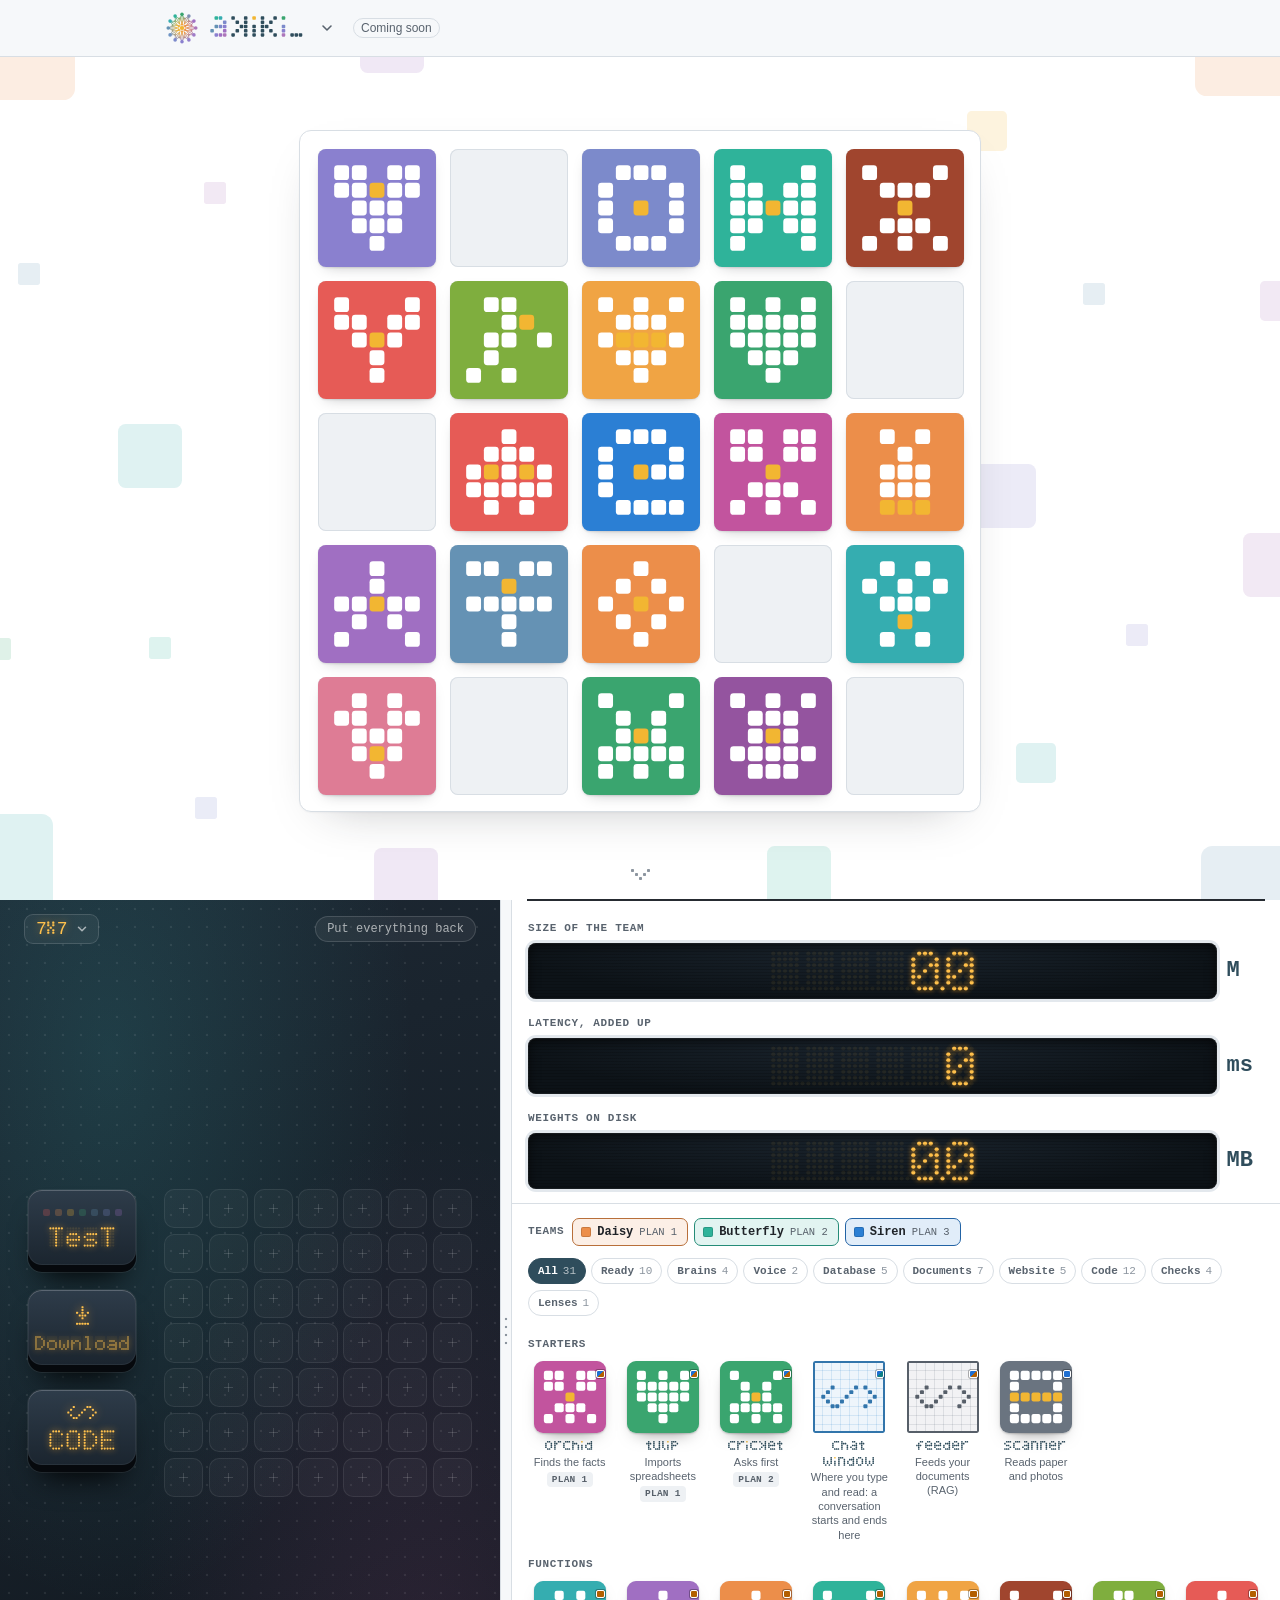
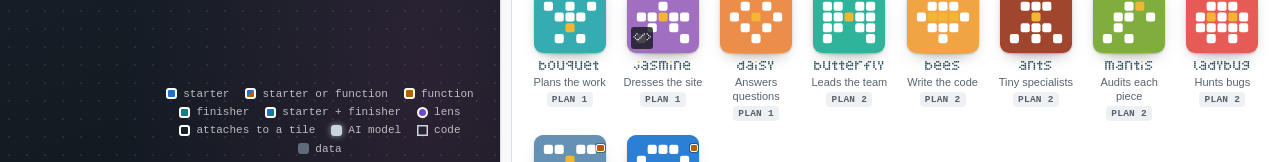
==== public/index.html @ 688ecc96 "Workbench tiles can be a starter or a function, so Orchid reads what a Feeder brings, and any result" ====
<!doctype html>
<html lang="en">
<head>
  <meta charset="utf-8">
  <meta name="viewport" content="width=device-width, initial-scale=1, viewport-fit=cover">
  <title>AKIKI.AI · A kinder Kind of AI</title>
  <meta name="description" content="AKIKI.AI: small AI models that work on your own computer. Daisy's team of flowers, Butterfly's team of insects, and Siren, the voice.">
  <meta name="theme-color" content="#f6f8fa">
  <link rel="icon" href="favicon.svg" type="image/svg+xml">
  <script src="switch.js?v=4" defer></script>
  <script src="snap.js?v=1" defer></script>
  <script src="home.js?v=3" defer></script>
  <script src="tiles.js?v=7" defer></script>
  <script src="workbench.js?v=14" defer></script>
  <link rel="stylesheet" href="style.css?v=65">
</head>
<body class="home">
  <div class="drift" aria-hidden="true"><i style="--x:45.2vw;--y:56.0vh;--s:96px;--c:#fcede2;--dx:-47px;--dy:58px;--t:472s;--p:-660s"></i><i style="--x:97.1vw;--y:5.3vh;--s:96px;--c:#fcede2;--dx:59px;--dy:-16px;--t:492s;--p:-969s"></i><i style="--x:97.6vw;--y:99.3vh;--s:96px;--c:#e6eef3;--dx:-39px;--dy:-58px;--t:557s;--p:-554s"></i><i style="--x:0.4vw;--y:95.8vh;--s:96px;--c:#dff2f2;--dx:11px;--dy:-73px;--t:478s;--p:-717s"></i><i style="--x:2.1vw;--y:5.8vh;--s:96px;--c:#fcede2;--dx:-55px;--dy:-74px;--t:308s;--p:-100s"></i><i style="--x:58.2vw;--y:0.3vh;--s:64px;--c:#f2e9f4;--dx:94px;--dy:-19px;--t:355s;--p:-273s"></i><i style="--x:78.4vw;--y:55.1vh;--s:64px;--c:#ecebf7;--dx:-86px;--dy:29px;--t:462s;--p:-193s"></i><i style="--x:62.4vw;--y:97.5vh;--s:64px;--c:#def3ef;--dx:35px;--dy:-39px;--t:357s;--p:-381s"></i><i style="--x:11.7vw;--y:50.7vh;--s:64px;--c:#dff2f2;--dx:121px;--dy:53px;--t:343s;--p:-464s"></i><i style="--x:31.7vw;--y:97.8vh;--s:64px;--c:#f0e8f5;--dx:-109px;--dy:-85px;--t:532s;--p:-298s"></i><i style="--x:30.6vw;--y:4.5vh;--s:64px;--c:#f0e8f5;--dx:-26px;--dy:60px;--t:507s;--p:-582s"></i><i style="--x:99.6vw;--y:62.8vh;--s:64px;--c:#f2e9f4;--dx:29px;--dy:78px;--t:413s;--p:-239s"></i><i style="--x:61.6vw;--y:36.2vh;--s:64px;--c:#dff2f2;--dx:-63px;--dy:31px;--t:392s;--p:-632s"></i><i style="--x:77.1vw;--y:14.6vh;--s:40px;--c:#fdf3de;--dx:-96px;--dy:6px;--t:311s;--p:-556s"></i><i style="--x:80.9vw;--y:84.8vh;--s:40px;--c:#dff2f2;--dx:-72px;--dy:109px;--t:337s;--p:-131s"></i><i style="--x:29.8vw;--y:37.4vh;--s:40px;--c:#eaecf7;--dx:115px;--dy:36px;--t:355s;--p:-562s"></i><i style="--x:27.3vw;--y:68.1vh;--s:40px;--c:#dff2f2;--dx:38px;--dy:-113px;--t:329s;--p:-173s"></i><i style="--x:100.0vw;--y:33.4vh;--s:40px;--c:#f2e9f4;--dx:73px;--dy:-5px;--t:446s;--p:-180s"></i><i style="--x:63.2vw;--y:68.9vh;--s:40px;--c:#fdf3de;--dx:59px;--dy:17px;--t:453s;--p:-656s"></i><i style="--x:44.9vw;--y:17.2vh;--s:40px;--c:#fdf3de;--dx:-31px;--dy:-80px;--t:321s;--p:-464s"></i><i style="--x:46.6vw;--y:85.1vh;--s:40px;--c:#eaecf7;--dx:-75px;--dy:-14px;--t:298s;--p:-469s"></i><i style="--x:16.8vw;--y:21.4vh;--s:22px;--c:#f2e9f4;--dx:64px;--dy:8px;--t:324s;--p:-418s"></i><i style="--x:16.1vw;--y:89.8vh;--s:22px;--c:#eaecf7;--dx:35px;--dy:40px;--t:386s;--p:-411s"></i><i style="--x:2.3vw;--y:30.4vh;--s:22px;--c:#e6eef3;--dx:33px;--dy:75px;--t:424s;--p:-555s"></i><i style="--x:0.0vw;--y:72.1vh;--s:22px;--c:#dff1e8;--dx:32px;--dy:54px;--t:540s;--p:-11s"></i><i style="--x:85.5vw;--y:32.7vh;--s:22px;--c:#e6eef3;--dx:45px;--dy:29px;--t:513s;--p:-141s"></i><i style="--x:88.8vw;--y:70.5vh;--s:22px;--c:#ecebf7;--dx:-93px;--dy:-41px;--t:505s;--p:-169s"></i><i style="--x:16.5vw;--y:1.8vh;--s:22px;--c:#e6eef3;--dx:-126px;--dy:-18px;--t:368s;--p:-601s"></i><i style="--x:42.0vw;--y:36.9vh;--s:22px;--c:#ecebf7;--dx:52px;--dy:55px;--t:423s;--p:-360s"></i><i style="--x:12.5vw;--y:72.0vh;--s:22px;--c:#def3ef;--dx:-47px;--dy:115px;--t:303s;--p:-118s"></i></div>
  <svg width="0" height="0" style="position:absolute" aria-hidden="true">
    <symbol id="px-bouquet" viewBox="0 0 40 40"><rect width="40" height="40" fill="#35adb0"/><g fill="#ffffff"><rect x="11.48" y="5.48" width="5.04" height="5.04" rx="1.14"/><rect x="23.48" y="5.48" width="5.04" height="5.04" rx="1.14"/><rect x="5.48" y="11.48" width="5.04" height="5.04" rx="1.14"/><rect x="17.48" y="11.48" width="5.04" height="5.04" rx="1.14"/><rect x="29.48" y="11.48" width="5.04" height="5.04" rx="1.14"/><rect x="11.48" y="17.48" width="5.04" height="5.04" rx="1.14"/><rect x="17.48" y="17.48" width="5.04" height="5.04" rx="1.14"/><rect x="23.48" y="17.48" width="5.04" height="5.04" rx="1.14"/><rect x="11.48" y="29.48" width="5.04" height="5.04" rx="1.14"/><rect x="23.48" y="29.48" width="5.04" height="5.04" rx="1.14"/></g><g fill="#f2b632"><rect x="17.48" y="23.48" width="5.04" height="5.04" rx="1.14"/></g></symbol>
    <symbol id="px-orchid" viewBox="0 0 40 40"><rect width="40" height="40" fill="#c2549e"/><g fill="#ffffff"><rect x="5.48" y="5.48" width="5.04" height="5.04" rx="1.14"/><rect x="11.48" y="5.48" width="5.04" height="5.04" rx="1.14"/><rect x="23.48" y="5.48" width="5.04" height="5.04" rx="1.14"/><rect x="29.48" y="5.48" width="5.04" height="5.04" rx="1.14"/><rect x="5.48" y="11.48" width="5.04" height="5.04" rx="1.14"/><rect x="11.48" y="11.48" width="5.04" height="5.04" rx="1.14"/><rect x="23.48" y="11.48" width="5.04" height="5.04" rx="1.14"/><rect x="29.48" y="11.48" width="5.04" height="5.04" rx="1.14"/><rect x="11.48" y="23.48" width="5.04" height="5.04" rx="1.14"/><rect x="17.48" y="23.48" width="5.04" height="5.04" rx="1.14"/><rect x="23.48" y="23.48" width="5.04" height="5.04" rx="1.14"/><rect x="5.48" y="29.48" width="5.04" height="5.04" rx="1.14"/><rect x="17.48" y="29.48" width="5.04" height="5.04" rx="1.14"/><rect x="29.48" y="29.48" width="5.04" height="5.04" rx="1.14"/></g><g fill="#f2b632"><rect x="17.48" y="17.48" width="5.04" height="5.04" rx="1.14"/></g></symbol>
    <symbol id="px-tulip" viewBox="0 0 40 40"><rect width="40" height="40" fill="#3aa56f"/><g fill="#ffffff"><rect x="5.48" y="5.48" width="5.04" height="5.04" rx="1.14"/><rect x="17.48" y="5.48" width="5.04" height="5.04" rx="1.14"/><rect x="29.48" y="5.48" width="5.04" height="5.04" rx="1.14"/><rect x="5.48" y="11.48" width="5.04" height="5.04" rx="1.14"/><rect x="11.48" y="11.48" width="5.04" height="5.04" rx="1.14"/><rect x="17.48" y="11.48" width="5.04" height="5.04" rx="1.14"/><rect x="23.48" y="11.48" width="5.04" height="5.04" rx="1.14"/><rect x="29.48" y="11.48" width="5.04" height="5.04" rx="1.14"/><rect x="5.48" y="17.48" width="5.04" height="5.04" rx="1.14"/><rect x="11.48" y="17.48" width="5.04" height="5.04" rx="1.14"/><rect x="17.48" y="17.48" width="5.04" height="5.04" rx="1.14"/><rect x="23.48" y="17.48" width="5.04" height="5.04" rx="1.14"/><rect x="29.48" y="17.48" width="5.04" height="5.04" rx="1.14"/><rect x="11.48" y="23.48" width="5.04" height="5.04" rx="1.14"/><rect x="17.48" y="23.48" width="5.04" height="5.04" rx="1.14"/><rect x="23.48" y="23.48" width="5.04" height="5.04" rx="1.14"/><rect x="17.48" y="29.48" width="5.04" height="5.04" rx="1.14"/></g></symbol>
    <symbol id="px-jasmine" viewBox="0 0 40 40"><rect width="40" height="40" fill="#a06fc2"/><g fill="#ffffff"><rect x="17.48" y="5.48" width="5.04" height="5.04" rx="1.14"/><rect x="17.48" y="11.48" width="5.04" height="5.04" rx="1.14"/><rect x="5.48" y="17.48" width="5.04" height="5.04" rx="1.14"/><rect x="11.48" y="17.48" width="5.04" height="5.04" rx="1.14"/><rect x="23.48" y="17.48" width="5.04" height="5.04" rx="1.14"/><rect x="29.48" y="17.48" width="5.04" height="5.04" rx="1.14"/><rect x="11.48" y="23.48" width="5.04" height="5.04" rx="1.14"/><rect x="23.48" y="23.48" width="5.04" height="5.04" rx="1.14"/><rect x="5.48" y="29.48" width="5.04" height="5.04" rx="1.14"/><rect x="29.48" y="29.48" width="5.04" height="5.04" rx="1.14"/></g><g fill="#f2b632"><rect x="17.48" y="17.48" width="5.04" height="5.04" rx="1.14"/></g></symbol>
    <symbol id="px-daisy" viewBox="0 0 40 40"><rect width="40" height="40" fill="#ec8e4a"/><g fill="#ffffff"><rect x="17.48" y="5.48" width="5.04" height="5.04" rx="1.14"/><rect x="11.48" y="11.48" width="5.04" height="5.04" rx="1.14"/><rect x="23.48" y="11.48" width="5.04" height="5.04" rx="1.14"/><rect x="5.48" y="17.48" width="5.04" height="5.04" rx="1.14"/><rect x="29.48" y="17.48" width="5.04" height="5.04" rx="1.14"/><rect x="11.48" y="23.48" width="5.04" height="5.04" rx="1.14"/><rect x="23.48" y="23.48" width="5.04" height="5.04" rx="1.14"/><rect x="17.48" y="29.48" width="5.04" height="5.04" rx="1.14"/></g><g fill="#f2b632"><rect x="17.48" y="17.48" width="5.04" height="5.04" rx="1.14"/></g></symbol>
    <symbol id="px-magnolia" viewBox="0 0 40 40"><rect width="40" height="40" fill="#de7c95"/><g fill="#ffffff"><rect x="11.48" y="5.48" width="5.04" height="5.04" rx="1.14"/><rect x="23.48" y="5.48" width="5.04" height="5.04" rx="1.14"/><rect x="5.48" y="11.48" width="5.04" height="5.04" rx="1.14"/><rect x="11.48" y="11.48" width="5.04" height="5.04" rx="1.14"/><rect x="23.48" y="11.48" width="5.04" height="5.04" rx="1.14"/><rect x="29.48" y="11.48" width="5.04" height="5.04" rx="1.14"/><rect x="11.48" y="17.48" width="5.04" height="5.04" rx="1.14"/><rect x="17.48" y="17.48" width="5.04" height="5.04" rx="1.14"/><rect x="23.48" y="17.48" width="5.04" height="5.04" rx="1.14"/><rect x="11.48" y="23.48" width="5.04" height="5.04" rx="1.14"/><rect x="23.48" y="23.48" width="5.04" height="5.04" rx="1.14"/><rect x="17.48" y="29.48" width="5.04" height="5.04" rx="1.14"/></g><g fill="#f2b632"><rect x="17.48" y="23.48" width="5.04" height="5.04" rx="1.14"/></g></symbol>
    <symbol id="px-iris" viewBox="0 0 40 40"><rect width="40" height="40" fill="#7c8acb"/><g fill="#ffffff"><rect x="11.48" y="5.48" width="5.04" height="5.04" rx="1.14"/><rect x="17.48" y="5.48" width="5.04" height="5.04" rx="1.14"/><rect x="23.48" y="5.48" width="5.04" height="5.04" rx="1.14"/><rect x="5.48" y="11.48" width="5.04" height="5.04" rx="1.14"/><rect x="29.48" y="11.48" width="5.04" height="5.04" rx="1.14"/><rect x="5.48" y="17.48" width="5.04" height="5.04" rx="1.14"/><rect x="29.48" y="17.48" width="5.04" height="5.04" rx="1.14"/><rect x="5.48" y="23.48" width="5.04" height="5.04" rx="1.14"/><rect x="29.48" y="23.48" width="5.04" height="5.04" rx="1.14"/><rect x="11.48" y="29.48" width="5.04" height="5.04" rx="1.14"/><rect x="17.48" y="29.48" width="5.04" height="5.04" rx="1.14"/><rect x="23.48" y="29.48" width="5.04" height="5.04" rx="1.14"/></g><g fill="#f2b632"><rect x="17.48" y="17.48" width="5.04" height="5.04" rx="1.14"/></g></symbol>
    <symbol id="px-thistle" viewBox="0 0 40 40"><rect width="40" height="40" fill="#94549f"/><g fill="#ffffff"><rect x="5.48" y="5.48" width="5.04" height="5.04" rx="1.14"/><rect x="17.48" y="5.48" width="5.04" height="5.04" rx="1.14"/><rect x="29.48" y="5.48" width="5.04" height="5.04" rx="1.14"/><rect x="11.48" y="11.48" width="5.04" height="5.04" rx="1.14"/><rect x="17.48" y="11.48" width="5.04" height="5.04" rx="1.14"/><rect x="23.48" y="11.48" width="5.04" height="5.04" rx="1.14"/><rect x="11.48" y="17.48" width="5.04" height="5.04" rx="1.14"/><rect x="23.48" y="17.48" width="5.04" height="5.04" rx="1.14"/><rect x="5.48" y="23.48" width="5.04" height="5.04" rx="1.14"/><rect x="11.48" y="23.48" width="5.04" height="5.04" rx="1.14"/><rect x="17.48" y="23.48" width="5.04" height="5.04" rx="1.14"/><rect x="23.48" y="23.48" width="5.04" height="5.04" rx="1.14"/><rect x="29.48" y="23.48" width="5.04" height="5.04" rx="1.14"/><rect x="11.48" y="29.48" width="5.04" height="5.04" rx="1.14"/><rect x="17.48" y="29.48" width="5.04" height="5.04" rx="1.14"/><rect x="23.48" y="29.48" width="5.04" height="5.04" rx="1.14"/></g><g fill="#f2b632"><rect x="17.48" y="17.48" width="5.04" height="5.04" rx="1.14"/></g></symbol>
    <symbol id="px-lily" viewBox="0 0 40 40"><rect width="40" height="40" fill="#e65b56"/><g fill="#ffffff"><rect x="5.48" y="5.48" width="5.04" height="5.04" rx="1.14"/><rect x="29.48" y="5.48" width="5.04" height="5.04" rx="1.14"/><rect x="5.48" y="11.48" width="5.04" height="5.04" rx="1.14"/><rect x="11.48" y="11.48" width="5.04" height="5.04" rx="1.14"/><rect x="23.48" y="11.48" width="5.04" height="5.04" rx="1.14"/><rect x="29.48" y="11.48" width="5.04" height="5.04" rx="1.14"/><rect x="11.48" y="17.48" width="5.04" height="5.04" rx="1.14"/><rect x="23.48" y="17.48" width="5.04" height="5.04" rx="1.14"/><rect x="17.48" y="23.48" width="5.04" height="5.04" rx="1.14"/><rect x="17.48" y="29.48" width="5.04" height="5.04" rx="1.14"/></g><g fill="#f2b632"><rect x="17.48" y="17.48" width="5.04" height="5.04" rx="1.14"/></g></symbol>
    <symbol id="px-butterfly" viewBox="0 0 40 40"><rect width="40" height="40" fill="#2fb39a"/><g fill="#ffffff"><rect x="5.48" y="5.48" width="5.04" height="5.04" rx="1.14"/><rect x="29.48" y="5.48" width="5.04" height="5.04" rx="1.14"/><rect x="5.48" y="11.48" width="5.04" height="5.04" rx="1.14"/><rect x="11.48" y="11.48" width="5.04" height="5.04" rx="1.14"/><rect x="23.48" y="11.48" width="5.04" height="5.04" rx="1.14"/><rect x="29.48" y="11.48" width="5.04" height="5.04" rx="1.14"/><rect x="5.48" y="17.48" width="5.04" height="5.04" rx="1.14"/><rect x="11.48" y="17.48" width="5.04" height="5.04" rx="1.14"/><rect x="23.48" y="17.48" width="5.04" height="5.04" rx="1.14"/><rect x="29.48" y="17.48" width="5.04" height="5.04" rx="1.14"/><rect x="5.48" y="23.48" width="5.04" height="5.04" rx="1.14"/><rect x="11.48" y="23.48" width="5.04" height="5.04" rx="1.14"/><rect x="23.48" y="23.48" width="5.04" height="5.04" rx="1.14"/><rect x="29.48" y="23.48" width="5.04" height="5.04" rx="1.14"/><rect x="5.48" y="29.48" width="5.04" height="5.04" rx="1.14"/><rect x="29.48" y="29.48" width="5.04" height="5.04" rx="1.14"/></g><g fill="#f2b632"><rect x="17.48" y="17.48" width="5.04" height="5.04" rx="1.14"/></g></symbol>
    <symbol id="px-cricket" viewBox="0 0 40 40"><rect width="40" height="40" fill="#3aa56f"/><g fill="#ffffff"><rect x="5.48" y="5.48" width="5.04" height="5.04" rx="1.14"/><rect x="29.48" y="5.48" width="5.04" height="5.04" rx="1.14"/><rect x="11.48" y="11.48" width="5.04" height="5.04" rx="1.14"/><rect x="23.48" y="11.48" width="5.04" height="5.04" rx="1.14"/><rect x="11.48" y="17.48" width="5.04" height="5.04" rx="1.14"/><rect x="23.48" y="17.48" width="5.04" height="5.04" rx="1.14"/><rect x="5.48" y="23.48" width="5.04" height="5.04" rx="1.14"/><rect x="11.48" y="23.48" width="5.04" height="5.04" rx="1.14"/><rect x="17.48" y="23.48" width="5.04" height="5.04" rx="1.14"/><rect x="23.48" y="23.48" width="5.04" height="5.04" rx="1.14"/><rect x="29.48" y="23.48" width="5.04" height="5.04" rx="1.14"/><rect x="5.48" y="29.48" width="5.04" height="5.04" rx="1.14"/><rect x="17.48" y="29.48" width="5.04" height="5.04" rx="1.14"/><rect x="29.48" y="29.48" width="5.04" height="5.04" rx="1.14"/></g><g fill="#f2b632"><rect x="17.48" y="17.48" width="5.04" height="5.04" rx="1.14"/></g></symbol>
    <symbol id="px-bees" viewBox="0 0 40 40"><rect width="40" height="40" fill="#f0a444"/><g fill="#ffffff"><rect x="5.48" y="5.48" width="5.04" height="5.04" rx="1.14"/><rect x="17.48" y="5.48" width="5.04" height="5.04" rx="1.14"/><rect x="29.48" y="5.48" width="5.04" height="5.04" rx="1.14"/><rect x="11.48" y="11.48" width="5.04" height="5.04" rx="1.14"/><rect x="17.48" y="11.48" width="5.04" height="5.04" rx="1.14"/><rect x="23.48" y="11.48" width="5.04" height="5.04" rx="1.14"/><rect x="5.48" y="17.48" width="5.04" height="5.04" rx="1.14"/><rect x="29.48" y="17.48" width="5.04" height="5.04" rx="1.14"/><rect x="11.48" y="23.48" width="5.04" height="5.04" rx="1.14"/><rect x="17.48" y="23.48" width="5.04" height="5.04" rx="1.14"/><rect x="23.48" y="23.48" width="5.04" height="5.04" rx="1.14"/><rect x="17.48" y="29.48" width="5.04" height="5.04" rx="1.14"/></g><g fill="#f2b632"><rect x="11.48" y="17.48" width="5.04" height="5.04" rx="1.14"/><rect x="17.48" y="17.48" width="5.04" height="5.04" rx="1.14"/><rect x="23.48" y="17.48" width="5.04" height="5.04" rx="1.14"/></g></symbol>
    <symbol id="px-ants" viewBox="0 0 40 40"><rect width="40" height="40" fill="#a0452e"/><g fill="#ffffff"><rect x="5.48" y="5.48" width="5.04" height="5.04" rx="1.14"/><rect x="29.48" y="5.48" width="5.04" height="5.04" rx="1.14"/><rect x="11.48" y="11.48" width="5.04" height="5.04" rx="1.14"/><rect x="17.48" y="11.48" width="5.04" height="5.04" rx="1.14"/><rect x="23.48" y="11.48" width="5.04" height="5.04" rx="1.14"/><rect x="11.48" y="23.48" width="5.04" height="5.04" rx="1.14"/><rect x="17.48" y="23.48" width="5.04" height="5.04" rx="1.14"/><rect x="23.48" y="23.48" width="5.04" height="5.04" rx="1.14"/><rect x="5.48" y="29.48" width="5.04" height="5.04" rx="1.14"/><rect x="17.48" y="29.48" width="5.04" height="5.04" rx="1.14"/><rect x="29.48" y="29.48" width="5.04" height="5.04" rx="1.14"/></g><g fill="#f2b632"><rect x="17.48" y="17.48" width="5.04" height="5.04" rx="1.14"/></g></symbol>
    <symbol id="px-mantis" viewBox="0 0 40 40"><rect width="40" height="40" fill="#7fae3e"/><g fill="#ffffff"><rect x="11.48" y="5.48" width="5.04" height="5.04" rx="1.14"/><rect x="17.48" y="5.48" width="5.04" height="5.04" rx="1.14"/><rect x="17.48" y="11.48" width="5.04" height="5.04" rx="1.14"/><rect x="11.48" y="17.48" width="5.04" height="5.04" rx="1.14"/><rect x="17.48" y="17.48" width="5.04" height="5.04" rx="1.14"/><rect x="29.48" y="17.48" width="5.04" height="5.04" rx="1.14"/><rect x="11.48" y="23.48" width="5.04" height="5.04" rx="1.14"/><rect x="5.48" y="29.48" width="5.04" height="5.04" rx="1.14"/><rect x="17.48" y="29.48" width="5.04" height="5.04" rx="1.14"/></g><g fill="#f2b632"><rect x="23.48" y="11.48" width="5.04" height="5.04" rx="1.14"/></g></symbol>
    <symbol id="px-ladybug" viewBox="0 0 40 40"><rect width="40" height="40" fill="#e65b56"/><g fill="#ffffff"><rect x="17.48" y="5.48" width="5.04" height="5.04" rx="1.14"/><rect x="11.48" y="11.48" width="5.04" height="5.04" rx="1.14"/><rect x="17.48" y="11.48" width="5.04" height="5.04" rx="1.14"/><rect x="23.48" y="11.48" width="5.04" height="5.04" rx="1.14"/><rect x="5.48" y="17.48" width="5.04" height="5.04" rx="1.14"/><rect x="17.48" y="17.48" width="5.04" height="5.04" rx="1.14"/><rect x="29.48" y="17.48" width="5.04" height="5.04" rx="1.14"/><rect x="5.48" y="23.48" width="5.04" height="5.04" rx="1.14"/><rect x="11.48" y="23.48" width="5.04" height="5.04" rx="1.14"/><rect x="17.48" y="23.48" width="5.04" height="5.04" rx="1.14"/><rect x="23.48" y="23.48" width="5.04" height="5.04" rx="1.14"/><rect x="29.48" y="23.48" width="5.04" height="5.04" rx="1.14"/><rect x="11.48" y="29.48" width="5.04" height="5.04" rx="1.14"/><rect x="23.48" y="29.48" width="5.04" height="5.04" rx="1.14"/></g><g fill="#f2b632"><rect x="11.48" y="17.48" width="5.04" height="5.04" rx="1.14"/><rect x="23.48" y="17.48" width="5.04" height="5.04" rx="1.14"/></g></symbol>
    <symbol id="px-cicada" viewBox="0 0 40 40"><rect width="40" height="40" fill="#8a80cf"/><g fill="#ffffff"><rect x="5.48" y="5.48" width="5.04" height="5.04" rx="1.14"/><rect x="11.48" y="5.48" width="5.04" height="5.04" rx="1.14"/><rect x="23.48" y="5.48" width="5.04" height="5.04" rx="1.14"/><rect x="29.48" y="5.48" width="5.04" height="5.04" rx="1.14"/><rect x="5.48" y="11.48" width="5.04" height="5.04" rx="1.14"/><rect x="11.48" y="11.48" width="5.04" height="5.04" rx="1.14"/><rect x="23.48" y="11.48" width="5.04" height="5.04" rx="1.14"/><rect x="29.48" y="11.48" width="5.04" height="5.04" rx="1.14"/><rect x="11.48" y="17.48" width="5.04" height="5.04" rx="1.14"/><rect x="17.48" y="17.48" width="5.04" height="5.04" rx="1.14"/><rect x="23.48" y="17.48" width="5.04" height="5.04" rx="1.14"/><rect x="11.48" y="23.48" width="5.04" height="5.04" rx="1.14"/><rect x="17.48" y="23.48" width="5.04" height="5.04" rx="1.14"/><rect x="23.48" y="23.48" width="5.04" height="5.04" rx="1.14"/><rect x="17.48" y="29.48" width="5.04" height="5.04" rx="1.14"/></g><g fill="#f2b632"><rect x="17.48" y="11.48" width="5.04" height="5.04" rx="1.14"/></g></symbol>
    <symbol id="px-dragonfly" viewBox="0 0 40 40"><rect width="40" height="40" fill="#6592b4"/><g fill="#ffffff"><rect x="5.48" y="5.48" width="5.04" height="5.04" rx="1.14"/><rect x="11.48" y="5.48" width="5.04" height="5.04" rx="1.14"/><rect x="23.48" y="5.48" width="5.04" height="5.04" rx="1.14"/><rect x="29.48" y="5.48" width="5.04" height="5.04" rx="1.14"/><rect x="5.48" y="17.48" width="5.04" height="5.04" rx="1.14"/><rect x="11.48" y="17.48" width="5.04" height="5.04" rx="1.14"/><rect x="17.48" y="17.48" width="5.04" height="5.04" rx="1.14"/><rect x="23.48" y="17.48" width="5.04" height="5.04" rx="1.14"/><rect x="29.48" y="17.48" width="5.04" height="5.04" rx="1.14"/><rect x="17.48" y="23.48" width="5.04" height="5.04" rx="1.14"/><rect x="17.48" y="29.48" width="5.04" height="5.04" rx="1.14"/></g><g fill="#f2b632"><rect x="17.48" y="11.48" width="5.04" height="5.04" rx="1.14"/></g></symbol>
    <symbol id="px-firefly" viewBox="0 0 40 40"><rect width="40" height="40" fill="#ec8e4a"/><g fill="#ffffff"><rect x="11.48" y="5.48" width="5.04" height="5.04" rx="1.14"/><rect x="23.48" y="5.48" width="5.04" height="5.04" rx="1.14"/><rect x="17.48" y="11.48" width="5.04" height="5.04" rx="1.14"/><rect x="11.48" y="17.48" width="5.04" height="5.04" rx="1.14"/><rect x="17.48" y="17.48" width="5.04" height="5.04" rx="1.14"/><rect x="23.48" y="17.48" width="5.04" height="5.04" rx="1.14"/><rect x="11.48" y="23.48" width="5.04" height="5.04" rx="1.14"/><rect x="17.48" y="23.48" width="5.04" height="5.04" rx="1.14"/><rect x="23.48" y="23.48" width="5.04" height="5.04" rx="1.14"/></g><g fill="#f2b632"><rect x="11.48" y="29.48" width="5.04" height="5.04" rx="1.14"/><rect x="17.48" y="29.48" width="5.04" height="5.04" rx="1.14"/><rect x="23.48" y="29.48" width="5.04" height="5.04" rx="1.14"/></g></symbol>
    <symbol id="px-siren" viewBox="0 0 40 40"><rect width="40" height="40" fill="#2b7fd4"/><g fill="#ffffff"><rect x="11.48" y="5.48" width="5.04" height="5.04" rx="1.14"/><rect x="17.48" y="5.48" width="5.04" height="5.04" rx="1.14"/><rect x="23.48" y="5.48" width="5.04" height="5.04" rx="1.14"/><rect x="5.48" y="11.48" width="5.04" height="5.04" rx="1.14"/><rect x="29.48" y="11.48" width="5.04" height="5.04" rx="1.14"/><rect x="5.48" y="17.48" width="5.04" height="5.04" rx="1.14"/><rect x="23.48" y="17.48" width="5.04" height="5.04" rx="1.14"/><rect x="29.48" y="17.48" width="5.04" height="5.04" rx="1.14"/><rect x="5.48" y="23.48" width="5.04" height="5.04" rx="1.14"/><rect x="11.48" y="29.48" width="5.04" height="5.04" rx="1.14"/><rect x="17.48" y="29.48" width="5.04" height="5.04" rx="1.14"/><rect x="23.48" y="29.48" width="5.04" height="5.04" rx="1.14"/><rect x="29.48" y="29.48" width="5.04" height="5.04" rx="1.14"/></g><g fill="#f2b632"><rect x="17.48" y="17.48" width="5.04" height="5.04" rx="1.14"/></g></symbol>
  </svg>
  <header class="appheader">
    <div class="container appheader-top">
      <details class="switch">
        <summary aria-label="Choose a page" title="Choose a page">
          <span class="brand"><img class="spin" src="favicon.svg" width="32" height="32" alt=""></span>
          <span class="crumbs"><span class="logo-word">akiki<span class="cursor" aria-hidden="true">_</span></span></span>
          <svg class="switch-caret" viewBox="0 0 16 16" aria-hidden="true"><path d="M4 6l4 4 4-4" fill="none" stroke="currentColor" stroke-width="1.6" stroke-linecap="round" stroke-linejoin="round"/></svg>
        </summary>
        <div class="switch-menu">
          <div class="switch-head">Switch page</div>
          <input class="switch-filter" type="search" placeholder="Find a page&hellip;" aria-label="Find a page" autocomplete="off">
          <a class="switch-item" href="./" aria-current="page"><img src="favicon.svg" width="20" height="20" alt=""><span class="switch-text"><span class="switch-name">akiki</span><span class="switch-desc">The whole team: every flower, every insect, and Siren.</span></span><svg class="switch-check" viewBox="0 0 16 16" aria-hidden="true"><path d="M3 8.5 6.5 12 13 4.5" fill="none" stroke="currentColor" stroke-width="1.8" stroke-linecap="round" stroke-linejoin="round"/></svg></a>
          <a class="switch-item" href="daisy.html"><img src="daisy-grey.svg" width="20" height="20" alt=""><span class="switch-text"><span class="switch-name">akiki / <strong>daisy</strong></span><span class="switch-desc">A team of flowers that builds a small business its website.</span></span><svg class="switch-check" viewBox="0 0 16 16" aria-hidden="true"><path d="M3 8.5 6.5 12 13 4.5" fill="none" stroke="currentColor" stroke-width="1.8" stroke-linecap="round" stroke-linejoin="round"/></svg></a>
          <a class="switch-item" href="butterfly.html"><img src="butterfly-grey.svg" width="20" height="20" alt=""><span class="switch-text"><span class="switch-name">akiki / <strong>butterfly</strong></span><span class="switch-desc">A team of insects that writes software, on your own machines.</span></span><svg class="switch-check" viewBox="0 0 16 16" aria-hidden="true"><path d="M3 8.5 6.5 12 13 4.5" fill="none" stroke="currentColor" stroke-width="1.8" stroke-linecap="round" stroke-linejoin="round"/></svg></a>
          <a class="switch-item" href="siren.html"><img src="siren-grey.svg" width="20" height="20" alt=""><span class="switch-text"><span class="switch-name">akiki / <strong>siren</strong></span><span class="switch-desc">The voice that lets you talk to any of our models.</span></span><svg class="switch-check" viewBox="0 0 16 16" aria-hidden="true"><path d="M3 8.5 6.5 12 13 4.5" fill="none" stroke="currentColor" stroke-width="1.8" stroke-linecap="round" stroke-linejoin="round"/></svg></a>
          <a class="switch-item" href="workbench.html"><img src="workbench-grey.svg" width="20" height="20" alt=""><span class="switch-text"><span class="switch-name">akiki / <strong>workbench</strong></span><span class="switch-desc">Put the models together and see how large and fast the team gets.</span></span><svg class="switch-check" viewBox="0 0 16 16" aria-hidden="true"><path d="M3 8.5 6.5 12 13 4.5" fill="none" stroke="currentColor" stroke-width="1.8" stroke-linecap="round" stroke-linejoin="round"/></svg></a>
          <p class="switch-none" hidden>No page matches.</p>
        </div>
      </details>
      <span class="label">Coming soon</span>
    </div>
  </header>
  <main class="home-main">
    <section class="board-wrap">
      <h1 class="sr-only">AKIKI.AI: the whole team</h1>
      <nav class="board" aria-label="The whole team: flowers, insects and Siren">
        <a class="tile" href="daisy.html#bouquet" aria-label="Bouquet" style="--x:4;--y:3"><svg viewBox="0 0 40 40" aria-hidden="true"><use href="#px-bouquet"/></svg></a>
        <a class="tile" href="butterfly.html#butterfly" aria-label="Butterfly" style="--x:3;--y:0"><svg viewBox="0 0 40 40" aria-hidden="true"><use href="#px-butterfly"/></svg></a>
        <a class="tile" href="daisy.html#orchid" aria-label="Orchid" style="--x:3;--y:2"><svg viewBox="0 0 40 40" aria-hidden="true"><use href="#px-orchid"/></svg></a>
        <a class="tile" href="butterfly.html#cricket" aria-label="Cricket" style="--x:2;--y:4"><svg viewBox="0 0 40 40" aria-hidden="true"><use href="#px-cricket"/></svg></a>
        <a class="tile" href="daisy.html#tulip" aria-label="Tulip" style="--x:3;--y:1"><svg viewBox="0 0 40 40" aria-hidden="true"><use href="#px-tulip"/></svg></a>
        <a class="tile" href="butterfly.html#bees" aria-label="Bees" style="--x:2;--y:1"><svg viewBox="0 0 40 40" aria-hidden="true"><use href="#px-bees"/></svg></a>
        <a class="tile" href="daisy.html#jasmine" aria-label="Jasmine" style="--x:0;--y:3"><svg viewBox="0 0 40 40" aria-hidden="true"><use href="#px-jasmine"/></svg></a>
        <a class="tile" href="butterfly.html#ants" aria-label="Ants" style="--x:4;--y:0"><svg viewBox="0 0 40 40" aria-hidden="true"><use href="#px-ants"/></svg></a>
        <a class="tile" href="daisy.html#daisy" aria-label="Daisy" style="--x:2;--y:3"><svg viewBox="0 0 40 40" aria-hidden="true"><use href="#px-daisy"/></svg></a>
        <a class="tile" href="butterfly.html#mantis" aria-label="Mantis" style="--x:1;--y:1"><svg viewBox="0 0 40 40" aria-hidden="true"><use href="#px-mantis"/></svg></a>
        <a class="tile" href="daisy.html#magnolia" aria-label="Magnolia" style="--x:0;--y:4"><svg viewBox="0 0 40 40" aria-hidden="true"><use href="#px-magnolia"/></svg></a>
        <a class="tile" href="butterfly.html#ladybug" aria-label="Ladybug" style="--x:1;--y:2"><svg viewBox="0 0 40 40" aria-hidden="true"><use href="#px-ladybug"/></svg></a>
        <a class="tile" href="daisy.html#iris" aria-label="Iris" style="--x:2;--y:0"><svg viewBox="0 0 40 40" aria-hidden="true"><use href="#px-iris"/></svg></a>
        <a class="tile" href="butterfly.html#cicada" aria-label="Cicada" style="--x:0;--y:0"><svg viewBox="0 0 40 40" aria-hidden="true"><use href="#px-cicada"/></svg></a>
        <a class="tile" href="daisy.html#thistle" aria-label="Thistle" style="--x:3;--y:4"><svg viewBox="0 0 40 40" aria-hidden="true"><use href="#px-thistle"/></svg></a>
        <a class="tile" href="butterfly.html#dragonfly" aria-label="Dragonfly" style="--x:1;--y:3"><svg viewBox="0 0 40 40" aria-hidden="true"><use href="#px-dragonfly"/></svg></a>
        <a class="tile" href="daisy.html#lily" aria-label="Lily" style="--x:0;--y:1"><svg viewBox="0 0 40 40" aria-hidden="true"><use href="#px-lily"/></svg></a>
        <a class="tile" href="butterfly.html#firefly" aria-label="Firefly" style="--x:4;--y:2"><svg viewBox="0 0 40 40" aria-hidden="true"><use href="#px-firefly"/></svg></a>
        <a class="tile" href="siren.html#siren" aria-label="Siren" style="--x:2;--y:2"><svg viewBox="0 0 40 40" aria-hidden="true"><use href="#px-siren"/></svg></a>
      </nav>
      <a class="board-next" href="#workbench"><svg viewBox="0 0 19 11" aria-hidden="true"><rect x="0" y="0" width="3" height="3" rx=".8"/><rect x="16" y="0" width="3" height="3" rx=".8"/><rect x="4" y="4" width="3" height="3" rx=".8"/><rect x="12" y="4" width="3" height="3" rx=".8"/><rect x="8" y="8" width="3" height="3" rx=".8"/></svg><span class="sr-only">Down to the workbench</span></a>
    </section>
    <section class="bench" id="workbench" aria-labelledby="workbench-title">
      <h2 class="sr-only" id="workbench-title">Workbench: put the models together</h2>
      <section class="field" aria-label="Template field">
        <div class="field-head"><span class="field-title">template field</span><button class="field-clear" type="button">Put everything back</button></div>
        <div class="field-grid" role="grid" aria-label="Squares for the tiles"></div>
        <div class="field-keys">
          <button class="key key-test" type="button" aria-label="Test"><span class="key-face"><span class="key-leds" aria-hidden="true"><i></i><i></i><i></i><i></i><i></i><i></i><i></i></span><svg class="key-label" viewBox="0 0 23 7" aria-hidden="true"><path class="off" d="M0.5 1.5h0M1.5 1.5h0M3.5 1.5h0M4.5 1.5h0M0.5 2.5h0M1.5 2.5h0M3.5 2.5h0M4.5 2.5h0M0.5 3.5h0M1.5 3.5h0M3.5 3.5h0M4.5 3.5h0M0.5 4.5h0M1.5 4.5h0M3.5 4.5h0M4.5 4.5h0M0.5 5.5h0M1.5 5.5h0M3.5 5.5h0M4.5 5.5h0M0.5 6.5h0M1.5 6.5h0M3.5 6.5h0M4.5 6.5h0M6.5 0.5h0M7.5 0.5h0M8.5 0.5h0M9.5 0.5h0M10.5 0.5h0M6.5 1.5h0M7.5 1.5h0M8.5 1.5h0M9.5 1.5h0M10.5 1.5h0M6.5 2.5h0M10.5 2.5h0M7.5 3.5h0M8.5 3.5h0M9.5 3.5h0M7.5 5.5h0M8.5 5.5h0M9.5 5.5h0M10.5 5.5h0M6.5 6.5h0M10.5 6.5h0M12.5 0.5h0M13.5 0.5h0M14.5 0.5h0M15.5 0.5h0M16.5 0.5h0M12.5 1.5h0M13.5 1.5h0M14.5 1.5h0M15.5 1.5h0M16.5 1.5h0M12.5 2.5h0M13.5 3.5h0M14.5 3.5h0M15.5 3.5h0M16.5 3.5h0M12.5 4.5h0M16.5 4.5h0M12.5 5.5h0M13.5 5.5h0M14.5 5.5h0M15.5 5.5h0M16.5 6.5h0M18.5 1.5h0M19.5 1.5h0M21.5 1.5h0M22.5 1.5h0M18.5 2.5h0M19.5 2.5h0M21.5 2.5h0M22.5 2.5h0M18.5 3.5h0M19.5 3.5h0M21.5 3.5h0M22.5 3.5h0M18.5 4.5h0M19.5 4.5h0M21.5 4.5h0M22.5 4.5h0M18.5 5.5h0M19.5 5.5h0M21.5 5.5h0M22.5 5.5h0M18.5 6.5h0M19.5 6.5h0M21.5 6.5h0M22.5 6.5h0"/><path d="M0.5 0.5h0M1.5 0.5h0M2.5 0.5h0M3.5 0.5h0M4.5 0.5h0M2.5 1.5h0M2.5 2.5h0M2.5 3.5h0M2.5 4.5h0M2.5 5.5h0M2.5 6.5h0M7.5 2.5h0M8.5 2.5h0M9.5 2.5h0M6.5 3.5h0M10.5 3.5h0M6.5 4.5h0M7.5 4.5h0M8.5 4.5h0M9.5 4.5h0M10.5 4.5h0M6.5 5.5h0M7.5 6.5h0M8.5 6.5h0M9.5 6.5h0M13.5 2.5h0M14.5 2.5h0M15.5 2.5h0M16.5 2.5h0M12.5 3.5h0M13.5 4.5h0M14.5 4.5h0M15.5 4.5h0M16.5 5.5h0M12.5 6.5h0M13.5 6.5h0M14.5 6.5h0M15.5 6.5h0M18.5 0.5h0M19.5 0.5h0M20.5 0.5h0M21.5 0.5h0M22.5 0.5h0M20.5 1.5h0M20.5 2.5h0M20.5 3.5h0M20.5 4.5h0M20.5 5.5h0M20.5 6.5h0"/></svg></span></button>
          <button class="key key-download" type="button" aria-label="Download"><span class="key-face"><svg class="key-icon" viewBox="0 0 19 27" aria-hidden="true"><rect x="8" y="0" width="3" height="3" rx=".8"/><rect x="8" y="4" width="3" height="3" rx=".8"/><rect x="0" y="8" width="3" height="3" rx=".8"/><rect x="8" y="8" width="3" height="3" rx=".8"/><rect x="16" y="8" width="3" height="3" rx=".8"/><rect x="4" y="12" width="3" height="3" rx=".8"/><rect x="8" y="12" width="3" height="3" rx=".8"/><rect x="12" y="12" width="3" height="3" rx=".8"/><rect x="8" y="16" width="3" height="3" rx=".8"/><rect x="0" y="24" width="3" height="3" rx=".8"/><rect x="4" y="24" width="3" height="3" rx=".8"/><rect x="8" y="24" width="3" height="3" rx=".8"/><rect x="12" y="24" width="3" height="3" rx=".8"/><rect x="16" y="24" width="3" height="3" rx=".8"/></svg><svg class="key-label" viewBox="0 0 47 7" aria-hidden="true"><path class="off" d="M3.5 0.5h0M4.5 0.5h0M1.5 1.5h0M2.5 1.5h0M4.5 1.5h0M1.5 2.5h0M2.5 2.5h0M3.5 2.5h0M1.5 3.5h0M2.5 3.5h0M3.5 3.5h0M1.5 4.5h0M2.5 4.5h0M3.5 4.5h0M1.5 5.5h0M2.5 5.5h0M4.5 5.5h0M3.5 6.5h0M4.5 6.5h0M6.5 0.5h0M7.5 0.5h0M8.5 0.5h0M9.5 0.5h0M10.5 0.5h0M6.5 1.5h0M7.5 1.5h0M8.5 1.5h0M9.5 1.5h0M10.5 1.5h0M6.5 2.5h0M10.5 2.5h0M7.5 3.5h0M8.5 3.5h0M9.5 3.5h0M7.5 4.5h0M8.5 4.5h0M9.5 4.5h0M7.5 5.5h0M8.5 5.5h0M9.5 5.5h0M6.5 6.5h0M10.5 6.5h0M12.5 0.5h0M13.5 0.5h0M14.5 0.5h0M15.5 0.5h0M16.5 0.5h0M12.5 1.5h0M13.5 1.5h0M14.5 1.5h0M15.5 1.5h0M16.5 1.5h0M13.5 2.5h0M14.5 2.5h0M15.5 2.5h0M13.5 3.5h0M14.5 3.5h0M15.5 3.5h0M13.5 4.5h0M15.5 4.5h0M13.5 5.5h0M15.5 5.5h0M12.5 6.5h0M14.5 6.5h0M16.5 6.5h0M18.5 0.5h0M19.5 0.5h0M20.5 0.5h0M21.5 0.5h0M22.5 0.5h0M18.5 1.5h0M19.5 1.5h0M20.5 1.5h0M21.5 1.5h0M22.5 1.5h0M19.5 2.5h0M22.5 2.5h0M20.5 3.5h0M21.5 3.5h0M19.5 4.5h0M20.5 4.5h0M21.5 4.5h0M19.5 5.5h0M20.5 5.5h0M21.5 5.5h0M19.5 6.5h0M20.5 6.5h0M21.5 6.5h0M24.5 0.5h0M27.5 0.5h0M28.5 0.5h0M24.5 1.5h0M25.5 1.5h0M27.5 1.5h0M28.5 1.5h0M24.5 2.5h0M25.5 2.5h0M27.5 2.5h0M28.5 2.5h0M24.5 3.5h0M25.5 3.5h0M27.5 3.5h0M28.5 3.5h0M24.5 4.5h0M25.5 4.5h0M27.5 4.5h0M28.5 4.5h0M24.5 5.5h0M25.5 5.5h0M27.5 5.5h0M28.5 5.5h0M24.5 6.5h0M28.5 6.5h0M30.5 0.5h0M31.5 0.5h0M32.5 0.5h0M33.5 0.5h0M34.5 0.5h0M30.5 1.5h0M31.5 1.5h0M32.5 1.5h0M33.5 1.5h0M34.5 1.5h0M30.5 2.5h0M34.5 2.5h0M31.5 3.5h0M32.5 3.5h0M33.5 3.5h0M31.5 4.5h0M32.5 4.5h0M33.5 4.5h0M31.5 5.5h0M32.5 5.5h0M33.5 5.5h0M30.5 6.5h0M34.5 6.5h0M36.5 0.5h0M37.5 0.5h0M38.5 0.5h0M39.5 0.5h0M40.5 0.5h0M36.5 1.5h0M37.5 1.5h0M38.5 1.5h0M39.5 1.5h0M40.5 1.5h0M36.5 2.5h0M40.5 2.5h0M36.5 3.5h0M37.5 3.5h0M38.5 3.5h0M39.5 3.5h0M36.5 4.5h0M37.5 5.5h0M38.5 5.5h0M39.5 5.5h0M36.5 6.5h0M42.5 0.5h0M43.5 0.5h0M44.5 0.5h0M45.5 0.5h0M42.5 1.5h0M43.5 1.5h0M44.5 1.5h0M45.5 1.5h0M42.5 2.5h0M45.5 2.5h0M43.5 3.5h0M44.5 3.5h0M43.5 4.5h0M44.5 4.5h0M45.5 4.5h0M43.5 5.5h0M44.5 5.5h0M45.5 5.5h0M42.5 6.5h0"/><path d="M0.5 0.5h0M1.5 0.5h0M2.5 0.5h0M0.5 1.5h0M3.5 1.5h0M0.5 2.5h0M4.5 2.5h0M0.5 3.5h0M4.5 3.5h0M0.5 4.5h0M4.5 4.5h0M0.5 5.5h0M3.5 5.5h0M0.5 6.5h0M1.5 6.5h0M2.5 6.5h0M7.5 2.5h0M8.5 2.5h0M9.5 2.5h0M6.5 3.5h0M10.5 3.5h0M6.5 4.5h0M10.5 4.5h0M6.5 5.5h0M10.5 5.5h0M7.5 6.5h0M8.5 6.5h0M9.5 6.5h0M12.5 2.5h0M16.5 2.5h0M12.5 3.5h0M16.5 3.5h0M12.5 4.5h0M14.5 4.5h0M16.5 4.5h0M12.5 5.5h0M14.5 5.5h0M16.5 5.5h0M13.5 6.5h0M15.5 6.5h0M18.5 2.5h0M20.5 2.5h0M21.5 2.5h0M18.5 3.5h0M19.5 3.5h0M22.5 3.5h0M18.5 4.5h0M22.5 4.5h0M18.5 5.5h0M22.5 5.5h0M18.5 6.5h0M22.5 6.5h0M25.5 0.5h0M26.5 0.5h0M26.5 1.5h0M26.5 2.5h0M26.5 3.5h0M26.5 4.5h0M26.5 5.5h0M25.5 6.5h0M26.5 6.5h0M27.5 6.5h0M31.5 2.5h0M32.5 2.5h0M33.5 2.5h0M30.5 3.5h0M34.5 3.5h0M30.5 4.5h0M34.5 4.5h0M30.5 5.5h0M34.5 5.5h0M31.5 6.5h0M32.5 6.5h0M33.5 6.5h0M37.5 2.5h0M38.5 2.5h0M39.5 2.5h0M40.5 3.5h0M37.5 4.5h0M38.5 4.5h0M39.5 4.5h0M40.5 4.5h0M36.5 5.5h0M40.5 5.5h0M37.5 6.5h0M38.5 6.5h0M39.5 6.5h0M40.5 6.5h0M46.5 0.5h0M46.5 1.5h0M43.5 2.5h0M44.5 2.5h0M46.5 2.5h0M42.5 3.5h0M45.5 3.5h0M46.5 3.5h0M42.5 4.5h0M46.5 4.5h0M42.5 5.5h0M46.5 5.5h0M43.5 6.5h0M44.5 6.5h0M45.5 6.5h0M46.5 6.5h0"/></svg><svg class="key-label key-soon" viewBox="0 0 23 7" aria-hidden="true"><path class="off" d="M0.5 0.5h0M1.5 0.5h0M2.5 0.5h0M3.5 0.5h0M4.5 0.5h0M0.5 1.5h0M1.5 1.5h0M2.5 1.5h0M3.5 1.5h0M4.5 1.5h0M0.5 2.5h0M1.5 3.5h0M2.5 3.5h0M3.5 3.5h0M4.5 3.5h0M0.5 4.5h0M4.5 4.5h0M0.5 5.5h0M1.5 5.5h0M2.5 5.5h0M3.5 5.5h0M4.5 6.5h0M6.5 0.5h0M7.5 0.5h0M8.5 0.5h0M9.5 0.5h0M10.5 0.5h0M6.5 1.5h0M7.5 1.5h0M8.5 1.5h0M9.5 1.5h0M10.5 1.5h0M6.5 2.5h0M10.5 2.5h0M7.5 3.5h0M8.5 3.5h0M9.5 3.5h0M7.5 4.5h0M8.5 4.5h0M9.5 4.5h0M7.5 5.5h0M8.5 5.5h0M9.5 5.5h0M6.5 6.5h0M10.5 6.5h0M12.5 0.5h0M13.5 0.5h0M14.5 0.5h0M15.5 0.5h0M16.5 0.5h0M12.5 1.5h0M13.5 1.5h0M14.5 1.5h0M15.5 1.5h0M16.5 1.5h0M12.5 2.5h0M16.5 2.5h0M13.5 3.5h0M14.5 3.5h0M15.5 3.5h0M13.5 4.5h0M14.5 4.5h0M15.5 4.5h0M13.5 5.5h0M14.5 5.5h0M15.5 5.5h0M12.5 6.5h0M16.5 6.5h0M18.5 0.5h0M19.5 0.5h0M20.5 0.5h0M21.5 0.5h0M22.5 0.5h0M18.5 1.5h0M19.5 1.5h0M20.5 1.5h0M21.5 1.5h0M22.5 1.5h0M19.5 2.5h0M22.5 2.5h0M20.5 3.5h0M21.5 3.5h0M19.5 4.5h0M20.5 4.5h0M21.5 4.5h0M19.5 5.5h0M20.5 5.5h0M21.5 5.5h0M19.5 6.5h0M20.5 6.5h0M21.5 6.5h0"/><path d="M1.5 2.5h0M2.5 2.5h0M3.5 2.5h0M4.5 2.5h0M0.5 3.5h0M1.5 4.5h0M2.5 4.5h0M3.5 4.5h0M4.5 5.5h0M0.5 6.5h0M1.5 6.5h0M2.5 6.5h0M3.5 6.5h0M7.5 2.5h0M8.5 2.5h0M9.5 2.5h0M6.5 3.5h0M10.5 3.5h0M6.5 4.5h0M10.5 4.5h0M6.5 5.5h0M10.5 5.5h0M7.5 6.5h0M8.5 6.5h0M9.5 6.5h0M13.5 2.5h0M14.5 2.5h0M15.5 2.5h0M12.5 3.5h0M16.5 3.5h0M12.5 4.5h0M16.5 4.5h0M12.5 5.5h0M16.5 5.5h0M13.5 6.5h0M14.5 6.5h0M15.5 6.5h0M18.5 2.5h0M20.5 2.5h0M21.5 2.5h0M18.5 3.5h0M19.5 3.5h0M22.5 3.5h0M18.5 4.5h0M22.5 4.5h0M18.5 5.5h0M22.5 5.5h0M18.5 6.5h0M22.5 6.5h0"/></svg></span></button>
          <button class="key key-code" type="button" aria-label="Code" aria-expanded="false" aria-controls="code-panel"><span class="key-face"><svg class="key-icon is-wide" viewBox="0 0 43 19" aria-hidden="true"><rect x="8" y="0" width="3" height="3" rx=".8"/><rect x="4" y="4" width="3" height="3" rx=".8"/><rect x="0" y="8" width="3" height="3" rx=".8"/><rect x="4" y="12" width="3" height="3" rx=".8"/><rect x="8" y="16" width="3" height="3" rx=".8"/><rect x="28" y="0" width="3" height="3" rx=".8"/><rect x="24" y="4" width="3" height="3" rx=".8"/><rect x="20" y="8" width="3" height="3" rx=".8"/><rect x="16" y="12" width="3" height="3" rx=".8"/><rect x="12" y="16" width="3" height="3" rx=".8"/><rect x="32" y="0" width="3" height="3" rx=".8"/><rect x="36" y="4" width="3" height="3" rx=".8"/><rect x="40" y="8" width="3" height="3" rx=".8"/><rect x="36" y="12" width="3" height="3" rx=".8"/><rect x="32" y="16" width="3" height="3" rx=".8"/></svg><svg class="key-label" viewBox="0 0 23 7" aria-hidden="true"><path class="off" d="M0.5 0.5h0M4.5 0.5h0M1.5 1.5h0M2.5 1.5h0M3.5 1.5h0M1.5 2.5h0M2.5 2.5h0M3.5 2.5h0M4.5 2.5h0M1.5 3.5h0M2.5 3.5h0M3.5 3.5h0M4.5 3.5h0M1.5 4.5h0M2.5 4.5h0M3.5 4.5h0M4.5 4.5h0M1.5 5.5h0M2.5 5.5h0M3.5 5.5h0M0.5 6.5h0M4.5 6.5h0M6.5 0.5h0M10.5 0.5h0M7.5 1.5h0M8.5 1.5h0M9.5 1.5h0M7.5 2.5h0M8.5 2.5h0M9.5 2.5h0M7.5 3.5h0M8.5 3.5h0M9.5 3.5h0M7.5 4.5h0M8.5 4.5h0M9.5 4.5h0M7.5 5.5h0M8.5 5.5h0M9.5 5.5h0M6.5 6.5h0M10.5 6.5h0M15.5 0.5h0M16.5 0.5h0M13.5 1.5h0M14.5 1.5h0M16.5 1.5h0M13.5 2.5h0M14.5 2.5h0M15.5 2.5h0M13.5 3.5h0M14.5 3.5h0M15.5 3.5h0M13.5 4.5h0M14.5 4.5h0M15.5 4.5h0M13.5 5.5h0M14.5 5.5h0M16.5 5.5h0M15.5 6.5h0M16.5 6.5h0M19.5 1.5h0M20.5 1.5h0M21.5 1.5h0M22.5 1.5h0M19.5 2.5h0M20.5 2.5h0M21.5 2.5h0M22.5 2.5h0M22.5 3.5h0M19.5 4.5h0M20.5 4.5h0M21.5 4.5h0M22.5 4.5h0M19.5 5.5h0M20.5 5.5h0M21.5 5.5h0M22.5 5.5h0"/><path d="M1.5 0.5h0M2.5 0.5h0M3.5 0.5h0M0.5 1.5h0M4.5 1.5h0M0.5 2.5h0M0.5 3.5h0M0.5 4.5h0M0.5 5.5h0M4.5 5.5h0M1.5 6.5h0M2.5 6.5h0M3.5 6.5h0M7.5 0.5h0M8.5 0.5h0M9.5 0.5h0M6.5 1.5h0M10.5 1.5h0M6.5 2.5h0M10.5 2.5h0M6.5 3.5h0M10.5 3.5h0M6.5 4.5h0M10.5 4.5h0M6.5 5.5h0M10.5 5.5h0M7.5 6.5h0M8.5 6.5h0M9.5 6.5h0M12.5 0.5h0M13.5 0.5h0M14.5 0.5h0M12.5 1.5h0M15.5 1.5h0M12.5 2.5h0M16.5 2.5h0M12.5 3.5h0M16.5 3.5h0M12.5 4.5h0M16.5 4.5h0M12.5 5.5h0M15.5 5.5h0M12.5 6.5h0M13.5 6.5h0M14.5 6.5h0M18.5 0.5h0M19.5 0.5h0M20.5 0.5h0M21.5 0.5h0M22.5 0.5h0M18.5 1.5h0M18.5 2.5h0M18.5 3.5h0M19.5 3.5h0M20.5 3.5h0M21.5 3.5h0M18.5 4.5h0M18.5 5.5h0M18.5 6.5h0M19.5 6.5h0M20.5 6.5h0M21.5 6.5h0M22.5 6.5h0"/></svg></span></button>
        </div>
        <p class="field-said sr-only" aria-live="polite"></p>
      </section>
      <div class="splitter" role="separator" aria-orientation="vertical" aria-label="Resize the tiles panel" tabindex="0"></div>
      <aside class="tray" aria-label="The models">
        <div class="code-wrap" id="code-panel" inert>
          <section class="code" aria-label="The code that joins the team">
            <div class="code-bar">
              <span class="code-tab"><svg class="code-badge" viewBox="0 0 14.2 14.2" aria-hidden="true"><rect x="0" y="0" width="4.2" height="4.2" rx="1" fill="#7fb0d8"/><rect x="5" y="0" width="4.2" height="4.2" rx="1" fill="#7fb0d8"/><rect x="0" y="5" width="4.2" height="4.2" rx="1" fill="#7fb0d8"/><rect x="10" y="5" width="4.2" height="4.2" rx="1" fill="#f2c46d"/><rect x="5" y="10" width="4.2" height="4.2" rx="1" fill="#f2c46d"/><rect x="10" y="10" width="4.2" height="4.2" rx="1" fill="#f2c46d"/></svg>team.py</span>
              <button class="code-close" type="button" aria-label="Close the code"><svg viewBox="0 0 10 10" aria-hidden="true"><path d="M2 2l6 6M8 2 2 8"/></svg></button>
            </div>
            <div class="code-crumbs" aria-hidden="true">akiki<i>&rsaquo;</i>workbench<i>&rsaquo;</i>team.py<i>&rsaquo;</i><b>team</b></div>
            <pre class="code-view" tabindex="0" aria-label="team.py"><code></code></pre>
            <div class="code-status"><span class="code-branch">main</span><span class="code-live">live</span><span class="code-pos">Ln 1, Col 1</span><span class="code-lang">Python</span><span class="code-count">no models</span></div>
          </section>
        </div>
        <div class="meters">
            <div class="meter" data-meter="size">
              <span class="meter-label">Size of the team</span>
              <div class="meter-row"><div class="screen"><canvas aria-hidden="true"></canvas><span class="sr-only" aria-live="polite"></span></div><span class="unit">M</span></div>
            </div>
            <div class="meter" data-meter="latency">
              <span class="meter-label">Latency, added up</span>
              <div class="meter-row"><div class="screen"><canvas aria-hidden="true"></canvas><span class="sr-only" aria-live="polite"></span></div><span class="unit">ms</span></div>
            </div>
            <div class="meter" data-meter="weights">
              <span class="meter-label">Weights on disk</span>
              <div class="meter-row"><div class="screen"><canvas aria-hidden="true"></canvas><span class="sr-only" aria-live="polite"></span></div><span class="unit">MB</span></div>
            </div>
            <p class="meter-note" hidden></p>
        </div>
        <div class="filters" role="group" aria-label="Show the tiles" hidden></div>
        <div class="tray-scroll" data-head="3">
          <p class="filter-none" hidden>All of them are on the field.</p>
        </div>
      </aside>
    </section>
  </main>
</body>
</html>
---- public/style.css ----
/* AKIKI.AI / D.AI.SY: light theme with a code-repository look. */

:root {
  color-scheme: light;
  --bg: #ffffff;
  --bg-subtle: #f6f8fa;
  --border: #d8dee4;
  --border-muted: #eaeef2;
  --hairline: 1px;
  --fg: #1f2328;
  --fg-muted: #59636e;
  --link: #11727a;
  --not: #7e57c2;
  --tab-line: #ec8e4a;
  --gutter: 16px;
  --sans: -apple-system, BlinkMacSystemFont, "Segoe UI", "Noto Sans", Helvetica, Arial, sans-serif;
  --mono: ui-monospace, SFMono-Regular, "SF Mono", Menlo, Consolas, "Liberation Mono", monospace;
}

@media (min-resolution: 2dppx) { :root { --hairline: 0.5px; } }
@media (min-width: 768px) { :root { --gutter: 24px; } }
@media (min-width: 1012px) { :root { --gutter: 32px; } }

* { box-sizing: border-box; }

html { scroll-behavior: smooth; }

body {
  margin: 0;
  background: var(--bg);
  color: var(--fg);
  font: 14px/1.5 var(--sans);
  -webkit-text-size-adjust: 100%;
}

/* The page background: gentle pastel squares in the logo's colours, each gliding very slowly
   back and forth its own way, behind everything (drawn by tools/make_background.py). */
.drift { position: fixed; inset: 0; z-index: -1; overflow: hidden; pointer-events: none; }
.drift i {
  position: absolute;
  left: var(--x);
  top: var(--y);
  width: var(--s);
  height: var(--s);
  margin: calc(var(--s) / -2) 0 0 calc(var(--s) / -2);
  border-radius: calc(var(--s) * .12);
  background: var(--c);
  animation: drift var(--t) ease-in-out var(--p) infinite alternate;
}
@keyframes drift { to { transform: translate(var(--dx), var(--dy)); } }
@media (max-width: 700px) { .drift { display: none; } }   /* on phones the squares only peeked out between the cards */

a { color: var(--link); text-decoration: none; }
a:hover { text-decoration: underline; }
a:focus-visible { outline: 2px solid var(--link); outline-offset: 2px; border-radius: 6px; }

.icon { width: 16px; height: 16px; fill: currentColor; flex: none; vertical-align: text-bottom; }

.spin { animation: spin 90s linear infinite; }
@keyframes spin { to { transform: rotate(360deg); } }

/* The tulip sways on its stem instead of turning. */
.sway { animation: sway 6s ease-in-out infinite; transform-origin: 50% 96%; }
@keyframes sway { 0%, 100% { transform: rotate(-3deg); } 50% { transform: rotate(3deg); } }

@media (prefers-reduced-motion: reduce) {
  html { scroll-behavior: auto; }
  .spin, .sway, .logo-word .cursor, .drift i { animation: none; }
}

/* One column, at a comfortable reading width. */
.container { max-width: 1012px; margin: 0 auto; padding: 0 var(--gutter); }

/* Header */

/* The header stays at the top of every page. Once the page scrolls it shrinks by a third
   (is-compact, set by switch.js): the brand row from --row to --row-c, the section bar from --tab
   to --tab-c. A margin as tall as what it gives up keeps the page below from jumping. */
.appheader {
  --row: 56px;
  --row-c: 37px;
  --tab: 48px;
  --tab-c: 32px;
  --shrink-ease: cubic-bezier(.2, .8, .2, 1);
  position: sticky;
  top: 0;
  z-index: 30;
  background: var(--bg-subtle);
  border-bottom: var(--hairline) solid var(--border);
  transition: margin-bottom .3s var(--shrink-ease), box-shadow .3s;
}
.appheader.is-compact { margin-bottom: calc(var(--row) - var(--row-c)); box-shadow: 0 6px 18px -10px rgba(31, 35, 40, .3); }
.appheader.is-compact:has(.tabs) { margin-bottom: calc(var(--row) - var(--row-c) + var(--tab) - var(--tab-c)); }
html { scroll-padding-top: calc(var(--row-c, 37px) + var(--tab-c, 32px) + 12px); }

.appheader-top {
  display: flex;
  flex-wrap: wrap;
  align-items: center;
  gap: 8px 12px;
  height: var(--row);
  transition: height .3s var(--shrink-ease);
}
.appheader.is-compact .appheader-top { height: var(--row-c); }
.appheader-top .brand img { width: 32px; height: 32px; transition: width .3s var(--shrink-ease), height .3s var(--shrink-ease); }
.appheader.is-compact .appheader-top .brand img { width: 22px; height: 22px; }
.appheader-top .logo-word { transition: font-size .3s var(--shrink-ease); }
.appheader.is-compact .appheader-top .logo-word { font-size: 21px; }

.brand { display: block; line-height: 0; }

.crumbs { font-size: 16px; }

/* The AKIKI logo word, drawn by its own colour font (fonts/akiki-pixel.woff2): typing "akiki" becomes the logo. */
@font-face {
  font-family: "AKIKI Pixel";
  src: url("fonts/akiki-pixel.woff2?v=4") format("woff2");
  font-display: block;
}
.logo-word {
  font-family: "AKIKI Pixel", var(--mono);
  font-size: 30px;
  line-height: 1;
  letter-spacing: 0;
  font-variant-ligatures: common-ligatures;
  color: #2f4d5c;
}
.logo-word .cursor { animation: blink 1.1s steps(1) infinite; }
@keyframes blink { 50% { opacity: 0; } }
.crumbs .sep { margin: 0 4px; color: var(--fg-muted); }
.crumbs strong { font-weight: 600; }

.tabs {
  display: flex;
  gap: 8px;
  overflow-x: auto;
  scrollbar-width: none;
}
.tabs::-webkit-scrollbar { display: none; }

.tabs a {
  display: flex;
  align-items: center;
  gap: 8px;
  padding: 0 8px;
  height: var(--tab);
  border-bottom: 1px solid transparent;
  transition: height .3s var(--shrink-ease);
  color: var(--fg);
  white-space: nowrap;
}
.tabs a:hover { text-decoration: none; border-bottom-color: var(--border); }
.tabs a .icon { color: var(--fg-muted); }
.tabs a[aria-current] { border-bottom-color: var(--tab-line); font-weight: 600; }
.appheader.is-compact .tabs a { height: var(--tab-c); }

.label {
  display: inline-block;
  padding: 0 7px;
  border: var(--hairline) solid var(--border);
  border-radius: 2em;
  color: var(--fg-muted);
  font-size: 12px;
  font-weight: 500;
  line-height: 18px;
}

/* Layout */

.layout { padding: 24px 0 48px; }
.main-col { display: flex; flex-direction: column; gap: 16px; }

/* Boxes */

.box { border: var(--hairline) solid var(--border); border-radius: 6px; background: var(--bg); }

.box-header {
  display: flex;
  align-items: center;
  gap: 8px;
  padding: 12px 16px;
  background: var(--bg-subtle);
  border-bottom: var(--hairline) solid var(--border);
  border-radius: 6px 6px 0 0;
}
.box-header .icon { color: var(--fg-muted); }
.box-header strong { font-weight: 600; }

.commit-msg { color: var(--fg-muted); overflow: hidden; text-overflow: ellipsis; white-space: nowrap; }
.commit-meta { display: flex; align-items: center; gap: 6px; margin-left: auto; color: var(--fg-muted); white-space: nowrap; }

/* File list */

.file-list { margin: 0; padding: 0; list-style: none; }
.file-list li + li { border-top: var(--hairline) solid var(--border-muted); }

.file-list a {
  display: grid;
  grid-template-columns: 16px minmax(0, 170px) minmax(0, 1fr) auto;
  gap: 12px;
  align-items: center;
  padding: 8px 16px;
  color: var(--fg);
}
.file-list a:hover { background: var(--bg-subtle); text-decoration: none; }
.file-list a:hover .name { color: var(--link); text-decoration: underline; }
.file-list li:last-child a { border-radius: 0 0 6px 6px; }

.file-list .flower { --center: #f2b632; }
.file-list .leaf { color: #3aa56f; }
.file-list .msg { color: var(--fg-muted); overflow: hidden; text-overflow: ellipsis; white-space: nowrap; }
.file-list .when { color: var(--fg-muted); white-space: nowrap; }

@media (max-width: 543px) {
  .commit-msg { display: none; }
  .file-list a {
    grid-template-columns: 16px minmax(0, 1fr);
    grid-template-areas: "icon name" ". msg";
    row-gap: 0;
  }
  .file-list .icon { grid-area: icon; }
  .file-list .name { grid-area: name; }
  .file-list .msg { grid-area: msg; white-space: normal; }
  .file-list .when { display: none; }
}

/* README */

.markdown { padding: 24px 32px 32px; font-size: 16px; line-height: 1.6; }
@media (max-width: 543px) { .markdown { padding: 20px 16px; } }

.markdown > :first-child { margin-top: 0; }
.markdown h2 {
  margin: 32px 0 16px;
  padding-bottom: 0.3em;
  border-bottom: var(--hairline) solid var(--border-muted);
  font-size: 1.5em;
  font-weight: 600;
  line-height: 1.25;
  scroll-margin-top: 16px;
}
.markdown p, .markdown ul, .markdown ol { margin: 0 0 16px; }
.markdown ul { padding-left: 1.5em; }
.markdown li + li { margin-top: 0.5em; }
.markdown hr { height: 1px; margin: 24px 0; border: 0; background: var(--border-muted); }

.hero { text-align: center; scroll-margin-top: 16px; }
.hero-logo { width: clamp(128px, 30vw, 152px); height: auto; }
.hero h1 {
  margin: 12px 0 20px;
  font-size: clamp(2.25rem, 7vw, 3.5rem);
  font-weight: 500;
  line-height: 1.1;
  letter-spacing: -0.02em;
}
/* The motto in the logo's own pixel font; "AI" takes the logo's colours. */
.hero h1.pixel-title {
  font-family: "AKIKI Pixel", var(--mono);
  font-size: clamp(22px, 6.4vw, 54px);
  font-weight: 400;
  font-synthesis: none;
  line-height: 1.3;
  letter-spacing: 0;
  font-variant-ligatures: common-ligatures;
  color: #2f4d5c;
}

/* The pixel stripe into the models, after mistral.ai's "sunset stripe": rows of logo pixels
   (pixel-band.svg, drawn by tools/make_pixel_band.py). 13 rows of 8px, 6px on phones,
   running edge to edge across the README. */
.pixel-band {
  --px: 8px;
  height: calc(13 * var(--px));
  margin: 40px -32px 0;
  background: url("pixel-band.svg") 50% 0 / auto 100% repeat-x;
}
.markdown .pixel-band + h2 { margin-top: 28px; }
@media (max-width: 543px) {
  .pixel-band { --px: 6px; margin: 32px -16px 0; }
}

/* Your data: the DNA helix (drawn by tools/make_dna.py). Every rung carries its phase in --p;
   one angle, --dna, turns them all, so each node rises and falls with sin() and grows as it comes
   to the front with cos(). Visitors who ask for less motion see it standing still, twisted. */
@property --dna { syntax: "<angle>"; inherits: true; initial-value: 0deg; }
.dna-frame { margin: 32px 0 20px; scroll-margin-top: 16px; }
.dna { display: block; width: 100%; height: auto; overflow: visible; animation: dna-turn 16s linear infinite; }
@keyframes dna-turn { to { --dna: 360deg; } }
.dna g { --s: sin(var(--dna) + var(--p)); --k: cos(var(--dna) + var(--p)); }
.dna line { stroke: #2f4d5c; stroke-opacity: .18; stroke-width: 1.5; stroke-linecap: round;
  transform-box: fill-box; transform-origin: center; transform: scaleY(var(--s)); }
.dna circle { transform-box: fill-box; transform-origin: center; }
.dna .a { transform: translateY(calc(var(--s) * -40px)) scale(calc(1 + var(--k) * .4)); opacity: calc(.75 + var(--k) * .25); }
.dna .b { transform: translateY(calc(var(--s) * 40px)) scale(calc(1 - var(--k) * .4)); opacity: calc(.75 - var(--k) * .25); }
.markdown .love { font-weight: 600; }
@media (prefers-reduced-motion: reduce) { .dna { animation: none; } }
@media (max-width: 543px) {   /* on phones the helix is shown larger, its two ends cut off */
  .dna-frame { overflow: hidden; padding: 8px 0; margin-left: -16px; margin-right: -16px; }   /* edge to edge */
  .dna { width: 170%; margin-left: -35%; }
}

/* Model profile cards. Each card has its own colour (--c): it marks the top edge, the tint, the
   stat tiles and the score bars; the text itself stays in the page's ink. */

.modules { display: grid; grid-template-columns: minmax(0, 1fr); gap: 16px; margin: 0 0 16px; }   /* a card never grows wider than the screen */
.module {
  display: flex;
  align-items: flex-start;
  gap: 24px;
  padding: 20px;
  border: var(--hairline) solid var(--border);
  border-top: 3px solid var(--c);
  border-radius: 6px;
  background: linear-gradient(color-mix(in srgb, var(--c) 8%, var(--bg)), var(--bg) 180px);
  scroll-margin-top: 16px;
}
.module-body { flex: 1; min-width: 0; }
.module:target { border-color: var(--tab-line); box-shadow: 0 0 0 1px var(--tab-line); }
.module img { flex: none; width: 120px; height: 120px; }
.module .px-logo { flex: none; width: 96px; height: 96px; margin: 12px; border-radius: 6px; }   /* a pixel icon in place of a drawn logo */
.module h3 { margin: 0 4px 0 0; font-size: 1.25em; font-weight: 600; line-height: 1.25; }
.module-head { display: flex; flex-wrap: wrap; align-items: center; gap: 6px; }
/* Model names in the logo's pixel font. */
.module h3.pixel-name {
  font-family: "AKIKI Pixel", var(--mono);
  font-size: 30px;
  font-weight: 400;
  font-synthesis: none;
  letter-spacing: 0;
  line-height: 1;
  color: #2f4d5c;
  margin-right: 8px;
}
.chip {
  padding: 0 8px;
  border: var(--hairline) solid var(--border);
  border-radius: 2em;
  background: var(--bg-subtle);
  color: var(--fg-muted);
  font: 12px/20px var(--mono);
  white-space: nowrap;
}
.chip.status { display: inline-flex; align-items: center; gap: 6px; color: var(--fg); background: var(--bg); }
.chip.status::before { content: ""; width: 8px; height: 8px; border-radius: 50%; background: var(--c); }
.markdown .module-role { margin: 2px 0 8px; color: var(--fg-muted); font-style: italic; }
.markdown .module p:last-child { margin-bottom: 0; }

/* Stat tiles: the number in ink, the model's colour as a bar beside it. */
.stats { display: grid; grid-template-columns: repeat(4, minmax(0, 1fr)); gap: 8px; margin: 16px 0; }
.stats div {
  padding: 8px 10px;
  border-left: 3px solid var(--c);
  border-radius: 0 4px 4px 0;
  background: color-mix(in srgb, var(--c) 7%, var(--bg));
}
.stats dt { color: var(--fg-muted); font-size: 12px; line-height: 1.3; }
.stats dd { margin: 2px 0 0; color: var(--fg); font-size: 20px; font-weight: 600; line-height: 1.2; }

/* Headline scores: label, value, and a bar on a lighter track of the same colour. */
.markdown .scores { display: grid; gap: 10px; margin: 0 0 14px; padding: 0; list-style: none; font-size: 14px; }
.markdown .scores li { display: grid; grid-template-columns: minmax(0, 1fr) auto; column-gap: 12px; align-items: baseline; margin: 0; }
.scores b { font-weight: 600; }
.scores i {
  grid-column: 1 / -1;
  height: 6px;
  margin-top: 4px;
  border-radius: 3px;
  background: linear-gradient(var(--c), var(--c)) 0 0 / var(--v) 100% no-repeat, color-mix(in srgb, var(--c) 18%, var(--bg));
}
.markdown .scores .note { display: block; color: var(--fg-muted); }

/* Version notes: a version's details, folded away under its results. The arrow turns as it opens;
   versions.js animates the height, and keeps the notes of a card's tabs open or shut together.
   Without a script they still open and shut, just without the motion. */
.vnotes { margin: 4px 0 0; }
.vnotes > summary {
  display: inline-flex;
  align-items: center;
  gap: 8px;
  padding: 6px 0;
  list-style: none;
  cursor: pointer;
  color: var(--c, var(--fg));
  font: 600 13px/1.2 var(--mono);
}
.vnotes > summary::-webkit-details-marker { display: none; }
.vnotes > summary::before {
  content: "";
  width: 6px;
  height: 6px;
  margin: 0 2px;
  border-right: 2px solid currentColor;
  border-bottom: 2px solid currentColor;
  transform: rotate(-45deg);
  transition: transform .35s cubic-bezier(.2, .8, .2, 1);
}
.vnotes[open] > summary::before, .vnotes.is-opening > summary::before { transform: rotate(45deg); }
.vnotes.is-closing > summary::before { transform: rotate(-45deg); }
.vnotes > summary:hover { text-decoration: underline; text-underline-offset: 3px; }
.vnotes-body { padding-top: 8px; overflow: hidden; }
.markdown .scores-note { color: var(--fg-muted); font-size: 14px; }
@media (prefers-reduced-motion: reduce) { .vnotes > summary::before { transition: none; } }
.markdown .module .arch { color: var(--fg-muted); font: 12px/1.5 var(--mono); }

/* Version tabs on a model card: one radio button per version, newest first and open. Each tab
   has a little tulip, coloured in rainbow order; the checked radio shows its panel. This works
   without a script. versions.js adds the motion: the coloured line glides to the chosen tab, its
   tulip blooms, and the new version opens in a circle growing from the tulip, with a band of
   rounded pixels in the tab's colour on the circle's edge (--r is that circle's radius). */
@property --r { syntax: "<length>"; inherits: true; initial-value: 0px; }
.versions { margin-top: 16px; }
.version-pick { position: absolute; opacity: 0; pointer-events: none; }
.markdown .version-tabs { position: relative; display: flex; flex-wrap: wrap; gap: 4px; margin: 0; border-bottom: var(--hairline) solid var(--border); }
.version-tabs label {
  display: flex;
  align-items: center;
  gap: 6px;
  margin-bottom: -1px;
  padding: 6px 10px 7px;
  border-bottom: 2px solid transparent;
  color: var(--fg-muted);
  font: 13px/1.2 var(--mono);
  cursor: pointer;
}
.version-tabs label:hover { color: var(--fg); border-bottom-color: var(--border); }
.version-tabs .icon { --leaf: #3aa56f; --center: #f2b632; width: 20px; height: 20px; color: var(--t); transform-origin: 50% 90%; }
.version-tabs label:nth-of-type(1) { --t: #e65b56; }   /* red */
.version-tabs label:nth-of-type(2) { --t: #ec8e4a; }   /* orange */
.version-tabs label:nth-of-type(3) { --t: #f2b632; }   /* yellow */
.version-tabs label:nth-of-type(4) { --t: #3aa56f; }   /* green */
.version-tabs label:nth-of-type(5) { --t: #6592b4; }   /* blue */
.version-tabs label:nth-of-type(6) { --t: #7c8acb; }   /* indigo */
.version-tabs label:nth-of-type(7) { --t: #a06fc2; }   /* violet */
.version { display: none; }
.version-pick:nth-of-type(1):checked ~ .version-panels > .version:nth-of-type(1),
.version-pick:nth-of-type(2):checked ~ .version-panels > .version:nth-of-type(2),
.version-pick:nth-of-type(3):checked ~ .version-panels > .version:nth-of-type(3),
.version-pick:nth-of-type(4):checked ~ .version-panels > .version:nth-of-type(4),
.version-pick:nth-of-type(5):checked ~ .version-panels > .version:nth-of-type(5),
.version-pick:nth-of-type(6):checked ~ .version-panels > .version:nth-of-type(6),
.version-pick:nth-of-type(7):checked ~ .version-panels > .version:nth-of-type(7) { display: block; }
.version-pick:nth-of-type(1):checked ~ .version-tabs label:nth-of-type(1),
.version-pick:nth-of-type(2):checked ~ .version-tabs label:nth-of-type(2),
.version-pick:nth-of-type(3):checked ~ .version-tabs label:nth-of-type(3),
.version-pick:nth-of-type(4):checked ~ .version-tabs label:nth-of-type(4),
.version-pick:nth-of-type(5):checked ~ .version-tabs label:nth-of-type(5),
.version-pick:nth-of-type(6):checked ~ .version-tabs label:nth-of-type(6),
.version-pick:nth-of-type(7):checked ~ .version-tabs label:nth-of-type(7) {
  border-bottom-color: var(--tab-line, var(--t));
  color: var(--fg);
  font-weight: 600;
}
.version-pick:nth-of-type(1):focus-visible ~ .version-tabs label:nth-of-type(1),
.version-pick:nth-of-type(2):focus-visible ~ .version-tabs label:nth-of-type(2),
.version-pick:nth-of-type(3):focus-visible ~ .version-tabs label:nth-of-type(3),
.version-pick:nth-of-type(4):focus-visible ~ .version-tabs label:nth-of-type(4),
.version-pick:nth-of-type(5):focus-visible ~ .version-tabs label:nth-of-type(5),
.version-pick:nth-of-type(6):focus-visible ~ .version-tabs label:nth-of-type(6),
.version-pick:nth-of-type(7):focus-visible ~ .version-tabs label:nth-of-type(7) {
  outline: 2px solid var(--link);
  outline-offset: -2px;
  border-radius: 6px 6px 0 0;
}
.markdown .version-lead { margin: 0 0 16px; color: var(--fg-muted); font-size: 13px; }   /* under the results, so tabs switch without the figures moving */
.markdown .version-new { font-size: 14px; }
.scores span small { color: var(--fg-muted); font-size: 12px; }   /* a comparison beside a score's label */
.markdown .versions + .version-new { margin-top: 16px; }   /* a card's line after its version tabs */
.nowrap { white-space: nowrap; }
.stats dd small { color: var(--fg-muted); font-size: 12px; font-weight: 400; }
.stats dd.pending { color: var(--fg-muted); font-weight: 400; }
@media (min-width: 544px) { .stats:has(> div:nth-child(5)) { grid-template-columns: repeat(5, minmax(0, 1fr)); } }   /* a card with five figures keeps them on one row */
.sr-only { position: absolute; width: 1px; height: 1px; overflow: hidden; clip-path: inset(50%); white-space: nowrap; }

/* Each time a version opens, its score bars fill up. */
.version .scores i { animation: meter-fill .8s cubic-bezier(.2, .8, .2, 1) .25s both; }
.version .scores li:nth-child(2) i { animation-delay: .33s; }
.version .scores li:nth-child(4) i { animation-delay: .49s; }
.version .scores li:nth-child(5) i { animation-delay: .57s; }
.version .scores li:nth-child(6) i { animation-delay: .65s; }
.version .scores li:nth-child(3) i { animation-delay: .41s; }
@keyframes meter-fill { from { background-size: 0 100%; } }

/* The motion added by versions.js. */
.version-ink { display: none; }
.versions.is-live { --tab-line: transparent; }
.versions.is-live .version-ink {
  display: block;
  position: absolute;
  left: 0;
  top: 0;
  width: var(--ink-w, 0);
  height: 2px;
  border-radius: 1px;
  background: var(--ink-c, transparent);
  transform: translate(var(--ink-x, 0), var(--ink-y, 0));
  transition: transform .5s cubic-bezier(.2, .8, .2, 1), width .5s cubic-bezier(.2, .8, .2, 1), background-color .5s;
}
.version-tabs.is-still .version-ink { transition: none; }
.version-tabs label.is-blooming .icon { animation: tulip-bloom .7s cubic-bezier(.2, .8, .2, 1); }
@keyframes tulip-bloom {
  0% { transform: scale(.5) rotate(-16deg); }
  50% { transform: scale(1.22) rotate(8deg); }
  78% { transform: scale(.95) rotate(-3deg); }
  100% { transform: none; }
}
.version-panels { position: relative; }
.version-panels.is-switching {
  overflow: hidden;
  transition: height .55s cubic-bezier(.2, .8, .2, 1);
  animation: bloom-open 1s cubic-bezier(.4, .1, .2, 1) both;
}
@keyframes bloom-open { from { --r: 0px; } to { --r: var(--reach); } }
.version.is-entering { clip-path: circle(var(--r) at var(--ox) var(--oy)); }
.version.is-leaving {
  display: block;
  position: absolute;
  inset: 0 0 auto;
  mask: radial-gradient(circle at var(--ox) var(--oy), transparent var(--r), #000 calc(var(--r) + 1px));
  opacity: .75;
}
.version.is-leaving * { animation: none !important; }
.version-panels.is-switching::before,
.version-panels.is-switching::after {
  content: "";
  position: absolute;
  inset: 0;
  z-index: 2;
  pointer-events: none;
  mask-composite: intersect;
}
/* the edge: a band of rounded pixels, full at the front, thinning out behind it */
.version-panels.is-switching::after {
  background: color-mix(in srgb, var(--ring) 78%, var(--bg));
  mask: url("data:image/svg+xml,%3Csvg xmlns='http://www.w3.org/2000/svg' width='10' height='10'%3E%3Crect x='1' y='1' width='8' height='8' rx='2'/%3E%3C/svg%3E") 0 0 / 10px 10px,
        radial-gradient(circle at var(--ox) var(--oy), transparent calc(var(--r) - 22px), #000 calc(var(--r) - 21px), #000 var(--r), transparent calc(var(--r) + 1px));
  mask-composite: intersect;
}
.version-panels.is-switching::before {
  background: color-mix(in srgb, var(--ring) 45%, var(--bg));
  mask: url("data:image/svg+xml,%3Csvg xmlns='http://www.w3.org/2000/svg' width='20' height='20'%3E%3Crect x='1' y='1' width='8' height='8' rx='2'/%3E%3Crect x='11' y='11' width='8' height='8' rx='2'/%3E%3C/svg%3E") 0 0 / 20px 20px,
        radial-gradient(circle at var(--ox) var(--oy), transparent calc(var(--r) - 52px), #000 calc(var(--r) - 51px), #000 calc(var(--r) - 22px), transparent calc(var(--r) - 21px));
  mask-composite: intersect;
}
@media (prefers-reduced-motion: reduce) {
  .version .scores i, .version-tabs label.is-blooming .icon { animation: none; }
  .versions.is-live .version-ink { transition: none; }
}

@media (max-width: 543px) {
  .module { flex-direction: column; align-items: center; gap: 12px; }
  .module-body { align-self: stretch; }
  .module-head, .markdown .module-role { justify-content: center; text-align: center; }
  .stats { grid-template-columns: repeat(2, minmax(0, 1fr)); }
}

/* Footer */

.footer { border-top: var(--hairline) solid var(--border-muted); }
.footer-inner {
  display: flex;
  flex-wrap: wrap;
  align-items: center;
  gap: 8px 12px;
  padding-top: 32px;
  padding-bottom: 32px;
  color: var(--fg-muted);
  font-size: 12px;
}
.footer-inner img { opacity: 0.7; }
.footer-motto { margin-left: auto; font-style: italic; }

/* The box stack at the top, after mistral.ai's: the bouquet, the small models and what they
   run on. Behind the boxes turns one gear train (gears.svg, drawn by tools/make_gears.py), seen
   through the grey slots. A box slides a fifth of its size out of its slot when the mouse is on
   it (or it has keyboard focus), showing corner handles and the gears behind. Everything is
   sized in --u, one box. */

.stack { container-type: inline-size; margin: 0 0 8px; }
.stack-frame {
  --u: min(172px, 100cqw / 5.1);
  position: relative;
  width: calc(5 * var(--u));
  height: calc(3.3 * var(--u));
  margin: 0 auto;
}
.stack-frame > * {
  position: absolute;
  left: calc(var(--x) * var(--u));
  top: calc(var(--y) * var(--u));
  width: calc(var(--w, 1) * var(--u));
  height: var(--u);
}
.stack-slot { background: #eef1f4; box-shadow: 0 0 0 var(--hairline) var(--border); }
.stack-frame > .stack-gears { left: 0; top: 0; width: 100%; height: 100%; opacity: .5; pointer-events: none; }
.stack-gears img { display: block; width: 100%; height: 100%; }
.stack-diamond {
  width: calc(.42 * var(--u));
  height: calc(.42 * var(--u));
  margin: calc(-.21 * var(--u)) 0 0 calc(-.21 * var(--u));
  transform: rotate(45deg);
  background: var(--bg-subtle);
  box-shadow: 0 0 0 var(--hairline) var(--border);
}
.stack-box {
  display: flex;
  flex-direction: column;
  padding: calc(.09 * var(--u));
  background: var(--bg);
  box-shadow: 0 0 0 var(--hairline) var(--border);
  color: var(--fg);
  z-index: 1;
  animation: stack-in .6s ease-out calc(var(--i) * .08s) both;
  /* sliding back, a box stays on top until it is home */
  transition: transform .45s cubic-bezier(.2, .8, .2, 1), z-index 0s .45s;
}
.stack-box[data-plan] { box-shadow: 0 0 0 var(--hairline) var(--border), inset 0 calc(.03 * var(--u)) 0 var(--pc); }   /* the plan's own colour along the top edge */
.stack-box:hover { background: var(--bg-subtle); text-decoration: none; }
.stack-box:hover .stack-name { color: var(--link); }
.stack-box:focus-visible,
.stack-box:focus-visible .stack-handles { transition: transform .45s cubic-bezier(.2, .8, .2, 1), opacity .2s, z-index 0s; }
.stack-box:focus-visible { z-index: 2; transform: translate(calc(var(--mx, 0) * var(--u)), calc(var(--my, 0) * var(--u))); }
.stack-box:focus-visible .stack-handles { opacity: 1; }
@media (hover: hover) {
  .stack-box:hover { z-index: 2; transform: translate(calc(var(--mx, 0) * var(--u)), calc(var(--my, 0) * var(--u))); transition: transform .45s cubic-bezier(.2, .8, .2, 1), z-index 0s; }
  .stack-box:hover .stack-handles { opacity: 1; }
}
.stack-icon { flex: none; width: calc(.22 * var(--u)); height: calc(.22 * var(--u)); }
.stack-computer .stack-icon { width: calc(.55 * var(--u)); }   /* the farm is 15 pixels wide, not 5 */
.stack-spec { position: absolute; top: calc(.09 * var(--u)); right: calc(.09 * var(--u)); color: var(--fg-muted); font: 11px/1 var(--mono); }
.stack-name {
  margin-top: auto;
  font-family: "AKIKI Pixel", var(--mono);
  font-size: calc(.14 * var(--u));
  line-height: 1;
  color: #2f4d5c;
}
.stack-text { margin-top: calc(.06 * var(--u)); font-size: max(12.5px, calc(.08 * var(--u))); line-height: 1.35; }
.stack-handles {
  --h: linear-gradient(var(--fg), var(--fg));
  position: absolute;
  inset: -3px;
  opacity: 0;
  pointer-events: none;
  background: var(--h) left top / 6px 6px no-repeat, var(--h) right top / 6px 6px no-repeat,
              var(--h) left bottom / 6px 6px no-repeat, var(--h) right bottom / 6px 6px no-repeat;
  transition: opacity .2s;
}

/* Where each box sits, and which way (--mx, --my, in boxes) it slides: towards open space. */
.stack-bouquet { --x: 1.5; --y: .15; --w: 2; --i: 0; --my: -.2; }
.stack-orchid { --x: .5; --y: 1.15; --i: 1; --mx: -.2; }
.stack-tulip { --x: 1.5; --y: 1.15; --i: 2; --mx: -.2; }
.stack-jasmine { --x: 2.5; --y: 1.15; --i: 3; --my: .2; }
.stack-daisy { --x: 3.5; --y: 1.15; --i: 4; --mx: .2; }
.stack-magnolia { --x: 3.5; --y: 2.15; --i: 7; --mx: .2; }
.stack-iris { --x: 3.5; --y: .15; --i: 8; --my: -.2; }
.stack-lily { --x: .5; --y: .15; --i: 9; --my: -.2; }
.stack-data { --x: .5; --y: 2.15; --i: 5; --mx: -.2; }
.stack-computer { --x: 1.5; --y: 2.15; --i: 6; --my: .2; }
.stack-thistle { --x: 2.5; --y: 2.15; --i: 10; --my: .2; }

@keyframes stack-in { from { opacity: 0; } }

/* Narrow screens: two columns, no slots, nothing slides. */
@container (max-width: 719px) {
  .stack-frame { --u: 150px; display: grid; grid-template-columns: 1fr 1fr; width: auto; height: auto; }
  .stack-frame > * { position: relative; left: auto; top: auto; width: auto; }
  .stack-slot, .stack-frame > .stack-gears, .stack-diamond, .stack-handles { display: none; }
  .stack-bouquet, .stack-wide { grid-column: span 2; }
  .stack-box.stack-box { transform: none; }
}

@media (prefers-reduced-motion: reduce) {
  .stack-box { animation: none; transition: none; }
}

/* Two pages, Daisy's team and Butterfly's: the logo and name in the header open a page switcher,
   a dropdown like a code host's repository picker, with a filter and the current page ticked.
   It works as a plain <details> without a script; switch.js adds closing on Escape or a click
   elsewhere, the filter, and arrow keys. Pages cross-fade where the browser supports it. */
@view-transition { navigation: auto; }
.switch { position: relative; }
.switch > summary {
  display: flex;
  align-items: center;
  gap: 8px 12px;
  padding: 2px 6px 2px 0;
  border-radius: 6px;
  list-style: none;
  cursor: pointer;
}
.switch > summary::-webkit-details-marker { display: none; }
.switch > summary:hover .crumbs strong { color: var(--link); }
.switch > summary:focus-visible { outline: 2px solid var(--link); outline-offset: 2px; }
.switch-caret { width: 16px; height: 16px; color: var(--fg-muted); transition: transform .25s; }
.switch[open] .switch-caret { transform: rotate(180deg); }
.switch-menu {
  position: absolute;
  z-index: 20;
  top: calc(100% + 8px);
  left: 0;
  width: min(360px, calc(100vw - 32px));
  padding: 8px;
  border: var(--hairline) solid var(--border);
  border-radius: 12px;
  background: var(--bg);
  box-shadow: 0 8px 24px rgba(31, 35, 40, .14);
  transform-origin: 24px 0;
}
.switch[open] .switch-menu { animation: switch-open .22s cubic-bezier(.2, .8, .2, 1); }
@keyframes switch-open { from { opacity: 0; transform: translateY(-6px) scale(.97); } }
.switch-head { padding: 4px 8px 8px; color: var(--fg-muted); font: 600 12px/1.2 var(--mono); }
.switch-filter {
  display: block;
  width: 100%;
  margin: 0 0 6px;
  padding: 6px 10px;
  border: var(--hairline) solid var(--border);
  border-radius: 6px;
  background: var(--bg-subtle);
  color: var(--fg);
  font: 14px/1.4 var(--sans);
}
.switch-filter:focus { outline: 2px solid var(--link); outline-offset: -1px; background: var(--bg); }
.switch-item {
  display: flex;
  align-items: center;
  gap: 10px;
  padding: 8px;
  border-radius: 6px;
  color: var(--fg);
}
.switch-item:hover, .switch-item:focus-visible, .switch-item.is-active { background: var(--bg-subtle); text-decoration: none; outline: none; }
.switch-item img { flex: none; }
.switch-text { display: grid; gap: 2px; min-width: 0; }
.switch-name { font: 14px/1.3 var(--mono); }
.switch-desc { color: var(--fg-muted); font-size: 12px; line-height: 1.35; }
.switch-check { flex: none; width: 16px; height: 16px; margin-left: auto; color: var(--link); visibility: hidden; }
.switch-item[aria-current] .switch-check { visibility: visible; }
.switch-none { margin: 4px 8px; color: var(--fg-muted); font-size: 13px; }
@media (prefers-reduced-motion: reduce) { .switch[open] .switch-menu { animation: none; } .switch-caret { transition: none; } }

/* The butterfly beats its wings instead of turning. */
.flutter { animation: flutter 3.2s ease-in-out infinite; transform-origin: 50% 50%; }
@keyframes flutter { 0%, 100% { transform: scaleX(1); } 50% { transform: scaleX(.8); } }
@media (prefers-reduced-motion: reduce) { .flutter { animation: none; } }
/* Siren's shell rides a gentle swell. */
.float { animation: float 7s ease-in-out infinite; transform-origin: 50% 60%; }
@keyframes float { 0%, 100% { transform: translateY(0) rotate(-2deg); } 50% { transform: translateY(-5px) rotate(2deg); } }
@media (prefers-reduced-motion: reduce) { .float { animation: none; } }

/* Tables in a card's text, as a code repository shows them; wide ones scroll on their own. */
.table-wrap { margin: 0 0 16px; overflow-x: auto; }
.markdown table { width: 100%; border-collapse: collapse; font-size: 14px; }
.markdown th, .markdown td { padding: 7px 12px; border: var(--hairline) solid var(--border); text-align: left; vertical-align: top; }
.markdown th { background: var(--bg-subtle); font-weight: 600; }
.markdown tbody tr:nth-child(2n) { background: #fbfcfd; }
.markdown td .ti { width: 18px; height: 18px; margin-right: 6px; border-radius: 4px; vertical-align: -4px; }   /* a model's tile, beside its name */
.markdown td .ti + .ti { margin-left: -2px; }

/* Section bar: Overview, one chip per model in its colour, Status. switch.js marks the section
   being read and keeps its chip in view. */
.tabs .dot { flex: none; width: 8px; height: 8px; border-radius: 50%; background: var(--c, var(--fg-muted)); }
.tabs a[style] { --tab-line: var(--c); }

/* Phones. The header stays at hand and shrinks by a third once the page scrolls, like on a
   larger screen. The page switcher opens as a sheet from the bottom.
   The box stack becomes compact cards; a button brings the reader back to the top. */
.to-top { display: none; }
@media (max-width: 700px) {
  .markdown h2, .module, .hero, .dna-frame { scroll-margin-top: 0; }
  body { padding-bottom: env(safe-area-inset-bottom); }
  html, body { overflow-x: clip; }   /* nothing may widen the page, or the phone zooms out and leaves a white strip */
  .appheader-top > .switch { min-width: 0; }
  .switch > summary { min-width: 0; }
  .crumbs { min-width: 0; overflow: hidden; text-overflow: ellipsis; }

  .appheader {
    --row: 44px;
    --row-c: 30px;
    --tab: 48px;
    --tab-c: 32px;
    border-bottom: 0;
  }
  .appheader::before {   /* frosted glass, on a layer of its own so the sheet can still be fixed */
    content: "";
    position: absolute;
    inset: 0;
    z-index: -1;
    background: color-mix(in srgb, var(--bg-subtle) 82%, transparent);
    -webkit-backdrop-filter: saturate(1.8) blur(14px);
    backdrop-filter: saturate(1.8) blur(14px);
    border-bottom: var(--hairline) solid var(--border);
  }
  .appheader-top {
    flex-wrap: nowrap;
    justify-content: space-between;
    height: calc(var(--row) + env(safe-area-inset-top));
    padding-top: env(safe-area-inset-top);
  }
  .appheader.is-compact .appheader-top { height: calc(var(--row-c) + env(safe-area-inset-top)); }
  .appheader-top .brand img { width: 28px; height: 28px; }
  .appheader.is-compact .appheader-top .brand img { width: 19px; height: 19px; }
  .logo-word { font-size: 25px; }
  .appheader.is-compact .appheader-top .logo-word { font-size: 18px; }
  .crumbs { font-size: 15px; white-space: nowrap; }
  .appheader-top .label { flex: none; font-size: 11px; }
  @media (max-width: 400px) { .appheader-top .label { display: none; } }

  .tabs {
    gap: 6px;
    padding-top: 4px;
    padding-bottom: 10px;
    scroll-snap-type: x proximity;
    scroll-padding: 0 var(--gutter);
    transition: padding .3s var(--shrink-ease);
  }
  .appheader.is-compact .tabs { padding-top: 2px; padding-bottom: 4px; }
  .appheader.is-compact .tabs a { height: 26px; }
  .tabs a {
    flex: none;
    gap: 6px;
    height: 34px;
    padding: 0 13px;
    border: var(--hairline) solid var(--border);
    border-radius: 999px;
    background: var(--bg);
    font-size: 14px;
    scroll-snap-align: start;
    -webkit-tap-highlight-color: transparent;
    transition: background-color .25s, border-color .25s, color .25s, transform .15s;
  }
  .tabs a:hover { border-bottom-color: var(--border); }
  .tabs a:active { transform: scale(.95); }
  .tabs a .icon { width: 14px; height: 14px; }
  .tabs a[aria-current] {
    border-color: color-mix(in srgb, var(--c, var(--fg)) 55%, transparent);
    background: color-mix(in srgb, var(--c, var(--fg)) 14%, var(--bg));
    font-weight: 600;
  }

  /* The page switcher as a bottom sheet */
  .switch > summary { padding: 4px 6px 4px 0; -webkit-tap-highlight-color: transparent; }
  .switch[open] > summary::after {   /* the dimmed page behind; a tap on it closes the sheet */
    content: "";
    position: fixed;
    inset: 0;
    z-index: 40;
    background: rgba(15, 23, 30, .42);
    animation: sheet-dim .25s ease-out;
    cursor: default;
  }
  .switch-menu {
    position: fixed;
    z-index: 41;
    top: auto;
    right: 0;
    bottom: 0;
    left: 0;
    width: auto;
    max-height: 80vh;
    overflow-y: auto;
    padding: 6px 12px calc(16px + env(safe-area-inset-bottom));
    border: 0;
    border-radius: 18px 18px 0 0;
    box-shadow: 0 -10px 40px rgba(15, 23, 30, .25);
    overscroll-behavior: contain;
    touch-action: pan-y;
  }
  .switch-menu::before {   /* the drag handle */
    content: "";
    display: block;
    width: 40px;
    height: 5px;
    margin: 4px auto 10px;
    border-radius: 3px;
    background: var(--border);
  }
  .switch[open] .switch-menu { animation: sheet-up .38s cubic-bezier(.2, .9, .25, 1); }
  .switch-menu.is-dragging { transition: none; }
  .switch-menu.is-leaving { transition: transform .25s ease-in; }
  .switch-head { padding: 0 8px 10px; font-size: 13px; text-align: center; }
  .switch-filter { padding: 10px 12px; border-radius: 10px; font-size: 16px; margin-bottom: 8px; }
  .switch-item { gap: 14px; padding: 14px 12px; border-radius: 12px; -webkit-tap-highlight-color: transparent; }
  .switch-item + .switch-item { margin-top: 2px; }
  .switch-item img { width: 36px; height: 36px; padding: 6px; border-radius: 10px; background: var(--bg-subtle); }
  .switch-item[aria-current] { background: color-mix(in srgb, var(--link) 9%, var(--bg)); }
  .switch-item:active { background: var(--bg-subtle); }
  .switch-name { font-size: 15px; }
  .switch-desc { font-size: 13px; }
  .switch-check { width: 20px; height: 20px; }
  body:has(.switch[open]) { overflow: hidden; }

  /* Room for the cards: the README frame steps back on phones */
  .readme.box { border-left: 0; border-right: 0; border-radius: 0; margin-left: calc(-1 * var(--gutter)); margin-right: calc(-1 * var(--gutter)); }
  .module { border-radius: 14px; }

  .to-top {
    position: fixed;
    z-index: 25;
    right: 16px;
    bottom: calc(16px + env(safe-area-inset-bottom));
    display: grid;
    place-items: center;
    width: 46px;
    height: 46px;
    padding: 0;
    border: var(--hairline) solid var(--border);
    border-radius: 50%;
    background: color-mix(in srgb, var(--bg) 88%, transparent);
    -webkit-backdrop-filter: blur(10px);
    backdrop-filter: blur(10px);
    box-shadow: 0 6px 20px rgba(31, 35, 40, .18);
    color: var(--fg);
    opacity: 0;
    transform: translateY(12px) scale(.9);
    pointer-events: none;
    transition: opacity .25s, transform .25s cubic-bezier(.2, .8, .2, 1);
    -webkit-tap-highlight-color: transparent;
  }
  .to-top.is-shown { opacity: 1; transform: none; pointer-events: auto; }
  .to-top svg { width: 20px; height: 20px; }
}
@keyframes sheet-up { from { transform: translateY(100%); } }
@keyframes sheet-dim { from { opacity: 0; } }
@media (prefers-reduced-motion: reduce) {
  .appheader, .appheader-top, .appheader-top .brand img, .appheader-top .logo-word, .tabs, .tabs a, .to-top { transition: none; }
  .switch[open] .switch-menu, .switch[open] > summary::after { animation: none; }
}

/* The stack on phones: compact cards, the icon beside the name, two to a row. */
@container (max-width: 719px) {
  .stack-frame { gap: 8px; }
  .stack-frame > .stack-box {
    display: grid;
    grid-template-columns: auto minmax(0, 1fr);
    align-items: center;
    align-content: start;
    column-gap: 10px;
    row-gap: 6px;
    height: auto;
    padding: 12px;
    border-radius: 12px;
    animation-delay: calc(var(--i) * .04s);
  }
  .stack-box .stack-icon { width: 30px; height: 30px; }
  .stack-computer .stack-icon { width: 66px; }
  .stack-box .stack-name { min-width: 0; margin: 0; font-size: min(20px, 4.4cqw); }
  .stack-box .stack-text { grid-column: 1 / -1; margin: 0; font-size: 13px; color: var(--fg-muted); }
  .stack-box .stack-spec { position: static; grid-row: 3; grid-column: 1 / -1; font-size: 11px; }
  .stack-box:active { background: var(--bg-subtle); }
}

/* Read more: a model's description shows its first two lines, fading out, until "Read more"
   opens it (switch.js; the height is animated there). */
.markdown .desc > :last-child { margin-bottom: 0; }
.markdown .desc { margin-bottom: 8px; }
.markdown .desc.is-short { margin-bottom: 16px; }
.desc.is-shut, .desc.is-moving { overflow: hidden; }
.desc.is-shut { height: 3.2em; height: 2lh; -webkit-mask: linear-gradient(#000 50%, transparent); mask: linear-gradient(#000 50%, transparent); }
.desc-more {
  display: inline-flex;
  align-items: center;
  gap: 4px;
  margin: 0 0 16px;
  padding: 4px 0;
  border: 0;
  background: none;
  color: var(--c, var(--link));
  font: 600 13px/1.4 var(--mono);
  cursor: pointer;
  -webkit-tap-highlight-color: transparent;
}
.desc-more:hover span { text-decoration: underline; }
.desc-more:focus-visible { outline: 2px solid var(--link); outline-offset: 2px; border-radius: 4px; }
.desc-more svg { width: 16px; height: 16px; transition: transform .3s; }
.desc-more[aria-expanded="true"] svg { transform: rotate(180deg); }
@media (prefers-reduced-motion: reduce) { .desc-more svg { transition: none; } }

/* Home: the whole team on one square board, Daisy's flowers (PLAN 1) and Butterfly's insects
   (PLAN 2), with a few empty slots. home.js swaps neighbours every five seconds: one tile lifts
   over the other, or a tile slides into an empty slot. Each tile leads to its model's card. */
.board-wrap {
  display: grid;
  place-items: center;
  min-height: calc(100svh - 56px - var(--hairline));   /* the screen under the header */
  padding: 32px var(--gutter) 48px;
}
.board {
  --gap: clamp(8px, 1.6vw, 14px);
  --pad: clamp(10px, 2vw, 18px);
  --cell: min(118px, (100vw - 2 * var(--gutter) - 2 * var(--pad) - 4 * var(--gap)) / 5);
  --step: calc(var(--cell) + var(--gap));
  position: relative;
  width: calc(5 * var(--cell) + 4 * var(--gap) + 2 * var(--pad));
  aspect-ratio: 1;
  border: var(--hairline) solid var(--border);
  border-radius: 12px;
  background: var(--bg);
  box-shadow: 0 1px 2px rgba(31, 35, 40, .04), 0 18px 48px -28px rgba(31, 35, 40, .35);
}
.slot, .tile {
  position: absolute;
  left: calc(var(--pad) + var(--x) * var(--step));
  top: calc(var(--pad) + var(--y) * var(--step));
  width: var(--cell);
  height: var(--cell);
  border-radius: 8px;
}
.slot { background: #eef1f4; box-shadow: inset 0 0 0 var(--hairline) var(--border); }
.tile {
  z-index: 2;
  box-shadow: 0 1px 2px rgba(31, 35, 40, .12), 0 6px 14px -8px rgba(31, 35, 40, .35);
  transition: box-shadow .45s;
}
.tile svg { display: block; width: 100%; height: 100%; border-radius: 8px; }
.tile.is-over { z-index: 4; box-shadow: 0 2px 4px rgba(31, 35, 40, .12), 0 22px 34px -14px rgba(31, 35, 40, .45); }
.tile.is-under { z-index: 1; }
.tile::after {   /* the model's name, on hover or keyboard focus */
  content: attr(aria-label);
  position: absolute;
  left: 50%;
  top: 100%;
  z-index: 5;
  padding: 3px 9px;
  border-radius: 999px;
  background: var(--fg);
  color: #fff;
  font: 12px/1.3 var(--mono);
  white-space: nowrap;
  opacity: 0;
  transform: translate(-50%, 2px);
  transition: opacity .15s, transform .15s;
  pointer-events: none;
}
.tile:hover, .tile:focus-visible { z-index: 5; text-decoration: none; }
.tile:hover::after, .tile:focus-visible::after { opacity: 1; transform: translate(-50%, 8px); }
.tile:focus-visible { outline: 2px solid var(--link); outline-offset: 3px; }

/* Workbench (workbench.html): the template field on the left; on the right, a panel a quarter of
   the page wide (its left edge can be dragged) with two screens above the tiles. Tiles move between
   the panel and the field's squares; dropped near another tile, a tile is pulled into the square
   beside it and a magnet bar joins the two. The screens add up the size and the latency of the
   joined group. workbench.js does the moving and the counting. */
.bench-page { overflow: hidden; }
.bench {
  --tray: 25%;
  display: grid;
  grid-template-columns: minmax(0, 1fr) 12px var(--tray);
  height: calc(100svh - 57px);
}
.field {
  position: relative;
  display: grid;
  place-items: center;
  min-width: 0;
  padding: 52px 28px 28px 164px;   /* the keys stand in the left-hand margin */
  overflow: hidden;
  background:
    radial-gradient(ellipse at 22% 18%, rgba(53, 173, 176, .18), transparent 55%),
    radial-gradient(ellipse at 85% 92%, rgba(194, 84, 158, .14), transparent 50%),
    linear-gradient(160deg, #1d2833, #11181f);
  color: #c9d4de;
  user-select: none;
  -webkit-user-select: none;
}
.field::before {   /* a fine dot grid, like a cutting mat */
  content: "";
  position: absolute;
  inset: 0;
  background-image: radial-gradient(rgba(255, 255, 255, .08) 1px, transparent 1.6px);
  background-size: 18px 18px;
  pointer-events: none;
}
.field-head {
  position: absolute;
  top: 14px;
  left: 24px;
  right: 24px;
  display: flex;
  align-items: center;
  justify-content: space-between;
  gap: 12px;
}
.field-title { font-family: "AKIKI Pixel", var(--mono); font-size: 18px; line-height: 1; color: rgba(255, 255, 255, .38); }
.gridsize { position: relative; z-index: 9; }   /* the grid's size, where the field's title was (workbench.js) */
.gridsize-btn {
  display: inline-flex;
  align-items: center;
  gap: 7px;
  height: 30px;
  padding: 0 9px 0 11px;
  border: 1px solid rgba(255, 255, 255, .14);
  border-radius: 9px;
  background: rgba(255, 255, 255, .05);
  color: #ffc14d;
  font: 400 18px/1 "AKIKI Pixel", var(--mono);
  text-shadow: 0 0 8px rgba(255, 170, 40, .55);
  cursor: pointer;
  -webkit-tap-highlight-color: transparent;
  transition: background-color .15s, border-color .15s;
}
.gridsize-btn:hover, .gridsize.is-open .gridsize-btn { background: rgba(255, 255, 255, .11); border-color: rgba(255, 193, 77, .45); }
.gridsize-btn:focus-visible { outline: 2px solid #7fd6d8; outline-offset: 2px; }
.gridsize-caret { width: 14px; height: 14px; color: rgba(255, 255, 255, .6); transition: transform .2s; }
.gridsize.is-open .gridsize-caret { transform: rotate(180deg); }
.gridsize-list {
  position: absolute;
  left: 0;
  top: calc(100% + 6px);
  min-width: 100%;
  margin: 0;
  padding: 5px;
  list-style: none;
  border-radius: 10px;
  background: rgba(9, 13, 18, .96);
  box-shadow: 0 0 0 1px rgba(255, 193, 77, .35), 0 16px 30px -10px #000;
  transform-origin: 50% 0;
}
.gridsize-list[hidden] { display: none; }
.gridsize-list:focus { outline: none; }
.gridsize-list li { padding: 8px 12px; border-radius: 6px; color: rgba(255, 228, 180, .8); font: 400 17px/1 "AKIKI Pixel", var(--mono); white-space: nowrap; cursor: pointer; }
.gridsize-list li:hover, .gridsize-list li.is-hot { background: rgba(255, 193, 77, .14); color: #ffc14d; }
.gridsize-list li[aria-selected="true"] { color: #ffc14d; text-shadow: 0 0 8px rgba(255, 170, 40, .6); }
.gridsize-list li[aria-selected="true"]::after { content: " \2022"; }
.field-clear {
  padding: 4px 11px;
  border: 1px solid rgba(255, 255, 255, .14);
  border-radius: 999px;
  background: rgba(255, 255, 255, .06);
  color: rgba(255, 255, 255, .62);
  font: 12px/1.4 var(--mono);
  cursor: pointer;
  transition: background-color .15s, color .15s;
}
.field-clear:hover { background: rgba(255, 255, 255, .13); color: #fff; }
.field-clear:focus-visible { outline: 2px solid #7fd6d8; outline-offset: 2px; }
.field-grid {
  --cell: 96px;
  --gap: 12px;
  position: relative;
  display: grid;
  grid-template-columns: repeat(var(--cols, 8), var(--cell));
  grid-auto-rows: var(--cell);
  gap: var(--gap);
}
.cell {
  position: relative;
  border-radius: 10px;
  background: rgba(255, 255, 255, .03);
  box-shadow: inset 0 0 0 1px rgba(255, 255, 255, .08);
  transition: background-color .15s, box-shadow .15s;
}
.cell::before {   /* a small cross at the centre of each empty square */
  content: "";
  position: absolute;
  left: 50%;
  top: 50%;
  width: 9px;
  height: 9px;
  margin: -4.5px 0 0 -4.5px;
  background: linear-gradient(rgba(255, 255, 255, .14), rgba(255, 255, 255, .14)) center / 1px 100% no-repeat,
              linear-gradient(rgba(255, 255, 255, .14), rgba(255, 255, 255, .14)) center / 100% 1px no-repeat;
}
.cell.is-target {
  background: color-mix(in srgb, var(--tc) 20%, transparent);
  box-shadow: inset 0 0 0 2px var(--tc), 0 0 24px color-mix(in srgb, var(--tc) 50%, transparent);
}
.cell.is-target.is-magnet { animation: magnet-pull .55s ease-in-out infinite alternate; }
@keyframes magnet-pull { to { box-shadow: inset 0 0 0 3px var(--tc), 0 0 34px color-mix(in srgb, var(--tc) 75%, transparent); } }
.joint {   /* the magnet bar between two joined tiles */
  position: absolute;
  z-index: 1;
  border-radius: 5px;
  background: linear-gradient(var(--dir), var(--a), var(--b));
  box-shadow: 0 0 10px color-mix(in srgb, var(--a) 55%, transparent);
  opacity: .55;
  pointer-events: none;
  transition: opacity .3s;
}
.joint.is-active { opacity: 1; box-shadow: 0 0 16px color-mix(in srgb, var(--a) 80%, transparent), 0 0 4px #fff; }
.joint.is-new { animation: joint-in .45s cubic-bezier(.3, 1.5, .5, 1); }
@keyframes joint-in { from { transform: scale(0); opacity: 0; } 40% { opacity: 1; filter: brightness(2); } }

.wtile {
  position: relative;
  z-index: 2;
  display: block;
  width: 100%;
  height: 100%;
  padding: 0;
  border: 0;
  border-radius: 9px;
  background: none;
  box-shadow: 0 1px 2px rgba(0, 0, 0, .2), 0 8px 18px -10px rgba(0, 0, 0, .55);
  cursor: grab;
  touch-action: none;
  -webkit-tap-highlight-color: transparent;
  transition: box-shadow .3s;
}
.wtile svg { display: block; width: 100%; height: 100%; border-radius: 9px; }
.wtile:focus-visible { outline: 2px solid #7fd6d8; outline-offset: 3px; }
.cell .wtile.is-active { box-shadow: 0 0 0 2px rgba(255, 255, 255, .9), 0 0 24px 3px color-mix(in srgb, var(--tc) 70%, transparent); }
.wtile.is-dragging {
  position: fixed;
  left: 0;
  top: 0;
  z-index: 100;
  cursor: grabbing;
  pointer-events: none;
  box-shadow: 0 22px 44px -14px rgba(0, 0, 0, .55), 0 0 0 2px rgba(255, 255, 255, .6);
  transition: width .18s ease-out, height .18s ease-out;
}
.cell .wtile::after {   /* the name, on hover or keyboard focus */
  content: attr(data-name);
  position: absolute;
  left: 50%;
  top: 100%;
  z-index: 5;
  padding: 3px 9px;
  border-radius: 999px;
  background: #f6f8fa;
  color: #1f2328;
  font: 12px/1.3 var(--mono);
  white-space: nowrap;
  opacity: 0;
  transform: translate(-50%, 2px);
  transition: opacity .15s, transform .15s;
  pointer-events: none;
}
.cell .wtile:hover, .cell .wtile:focus-visible { z-index: 6; }
.cell .wtile:hover::after, .cell .wtile:focus-visible::after { opacity: 1; transform: translate(-50%, 7px); }

/* Roles (tiles.js; workbench.js). Every tile keeps its own icon and colour; a small square in its
   right-hand margin, level with the icon's top row of pixels, says its role: a start (blue) takes
   the data in, a middle (amber) works on it, an end (teal) gives the result, Siren (a start and an
   end) is split in both, and an attachment (a brain, a database, a folder) has a hollow square.
   The square has a white edge and a faint dark outline, so it reads on light and dark tiles alike;
   each role colour is above 4.5:1 against that white edge. */
.bench { --role-start: #1f6fd1; --role-middle: #b35f00; --role-end: #0d7f86; --role-att: #5f6b7a; --role-lens: #7048c8; }
.wtile { --rc: var(--role-middle); }
.wtile[data-role="start"] { --rc: var(--role-start); }
.wtile[data-role="end"] { --rc: var(--role-end); }
.wtile[data-role="both"] { --rc: var(--role-start); }
.wtile[data-role="attachment"] { --rc: var(--role-att); }
.wtile::before {   /* the role square */
  content: "";
  position: absolute;
  left: 87%;
  top: 12%;
  z-index: 1;
  width: max(6px, 11.5%);
  aspect-ratio: 1;
  box-sizing: border-box;
  border: 1.5px solid #fff;
  border-radius: 2px;
  background: var(--rc);
  box-shadow: 0 0 0 1px rgba(0, 0, 0, .3);
  pointer-events: none;
}
.wtile[data-role="both"]::before { background: linear-gradient(135deg, var(--role-start) 50%, var(--role-end) 50%); }
.wtile[data-role="reader"] { --rc: var(--role-start); }
.wtile[data-role="reader"]::before { background: linear-gradient(135deg, var(--role-start) 50%, var(--role-middle) 50%); }   /* a starter or a function */
.wtile[data-role="attachment"]::before { background: transparent; }
.wtile[data-role="lens"]::before { border-radius: 50%; background: var(--role-lens); }   /* a lens: a round mark */
.dock .wtile::before { display: none; }   /* docked, an attachment says what it is by where it sits */
.wtile.is-ghost { position: fixed; left: 0; top: 0; z-index: 100; pointer-events: none; transform-origin: top left; }

/* Three looks (tiles.js "kind"). An AI model is filled with its colour, rounded, and glows softly,
   as if alive: brains and the lens attach to these. CODE (no brain, always does the same) is a
   blueprint: outlined in its colour, square corners, a faint grid, a "</>" instead of a creature,
   no glow. A hybrid (a model plus code checks) is an AI tile with a small "</>" in its corner.
   Data keeps its own look. On the dark field a code tile's ink is lightened to stay above 3:1. */
.wtile[data-kind="ai"] svg, .wtile[data-kind="hybrid"] svg:not(.hy-mark) { animation: alive 5s ease-in-out infinite alternate; }
@keyframes alive {
  from { filter: drop-shadow(0 0 2px color-mix(in srgb, var(--tc) 35%, transparent)); }
  to { filter: drop-shadow(0 0 7px color-mix(in srgb, var(--tc) 60%, transparent)); }
}
.wtile[data-kind="code"] {
  --ink: color-mix(in srgb, var(--tc) 82%, #000);
  border-radius: 2px;
  color: var(--ink);
  background-color: color-mix(in srgb, var(--tc) 9%, #fff);
  background-image:
    linear-gradient(color-mix(in srgb, var(--tc) 16%, transparent) 1px, transparent 1px),
    linear-gradient(90deg, color-mix(in srgb, var(--tc) 16%, transparent) 1px, transparent 1px);
  background-size: 12.5% 12.5%;
  box-shadow: inset 0 0 0 2px var(--ink);
}
.cell .wtile[data-kind="code"] { --ink: color-mix(in srgb, var(--tc) 55%, #fff); background-color: color-mix(in srgb, var(--tc) 14%, #0e141a); }
.wtile[data-kind="code"] svg { border-radius: 2px; }
.cell .wtile[data-kind="code"].is-active { box-shadow: inset 0 0 0 2px var(--ink), 0 0 0 2px rgba(255, 255, 255, .9); }
.wtile .hy-mark { position: absolute; left: 6%; bottom: 6%; width: 30%; height: auto; aspect-ratio: 1; padding: 1px; box-sizing: border-box; border-radius: 3px; background: rgba(15, 20, 26, .78); color: #fff; }
.field-legend .lg-kind i { border: 0; border-radius: 3px; background: #c9d4de; box-shadow: 0 0 6px rgba(201, 212, 222, .7); }
.field-legend .lg-kind[data-kind="code"] i { border-radius: 0; background: transparent; box-shadow: inset 0 0 0 1.5px #c9d4de; }
.field-legend .lg-kind[data-kind="data"] i { background: #5f6b7a; box-shadow: none; }
.field-legend .lg-kind:first-of-type { margin-left: 10px; }

/* A fitted joint (workbench.js, joints): the facing sides of two tiles that fit are notched, and a
   key in their two colours sits in both notches. The notch depths are animatable properties, so a
   new joint keys in. A pair that does not fit keeps the plain magnet bar. */
@property --nl { syntax: "<percentage>"; inherits: false; initial-value: 0%; }
@property --nr { syntax: "<percentage>"; inherits: false; initial-value: 0%; }
@property --nt { syntax: "<percentage>"; inherits: false; initial-value: 0%; }
@property --nb { syntax: "<percentage>"; inherits: false; initial-value: 0%; }
.wtile.is-keyed svg:not(.hy-mark) {
  -webkit-mask:
    linear-gradient(#000 0 0) left center / var(--nl) 30% no-repeat,
    linear-gradient(#000 0 0) right center / var(--nr) 30% no-repeat,
    linear-gradient(#000 0 0) center top / 30% var(--nt) no-repeat,
    linear-gradient(#000 0 0) center bottom / 30% var(--nb) no-repeat,
    linear-gradient(#000 0 0);
  -webkit-mask-composite: xor;
  mask:
    linear-gradient(#000 0 0) left center / var(--nl) 30% no-repeat,
    linear-gradient(#000 0 0) right center / var(--nr) 30% no-repeat,
    linear-gradient(#000 0 0) center top / 30% var(--nt) no-repeat,
    linear-gradient(#000 0 0) center bottom / 30% var(--nb) no-repeat,
    linear-gradient(#000 0 0);
  mask-composite: exclude;
}
.wtile svg { transition: --nl .32s cubic-bezier(.3, 1.4, .5, 1), --nr .32s cubic-bezier(.3, 1.4, .5, 1), --nt .32s cubic-bezier(.3, 1.4, .5, 1), --nb .32s cubic-bezier(.3, 1.4, .5, 1); }
.joint.is-keyed { z-index: 3; border-radius: 2px; opacity: 1; background: linear-gradient(var(--dir), var(--a) 0 50%, var(--b) 50%); box-shadow: inset 0 0 0 1px rgba(255, 255, 255, .35); }
.joint.is-keyed.is-active { box-shadow: inset 0 0 0 1px rgba(255, 255, 255, .6), 0 0 10px color-mix(in srgb, var(--a) 70%, transparent); }
/* A lens on the model it serves: a glass lens across the gap, not the key that passes work on. */
.joint.is-lens {
  z-index: 3;
  opacity: 1;
  border: 2px solid rgba(255, 255, 255, .85);
  border-radius: 50%;
  background: radial-gradient(circle at 35% 30%, rgba(255, 255, 255, .75), rgba(184, 160, 255, .45) 45%, rgba(112, 72, 200, .55));
  box-shadow: 0 0 0 1px rgba(112, 72, 200, .7), 0 0 14px rgba(160, 130, 255, .55);
}
.joint.is-lens.is-new { animation: key-in .5s .12s cubic-bezier(.3, 1.5, .5, 1) both; }
.joint.is-keyed.is-new { animation: key-in .5s .12s cubic-bezier(.3, 1.5, .5, 1) both; }
@keyframes key-in { from { transform: scale(.2); opacity: 0; filter: brightness(2); } 55% { opacity: 1; } }

/* Attachments docked on a tile of the field: small, at its lower right corner. */
.dock { position: absolute; right: -9%; bottom: -9%; z-index: 7; display: flex; flex-direction: row-reverse; gap: 3px; pointer-events: none; transition: opacity .2s; }
.dock .wtile { width: calc(var(--cell) * .4); height: calc(var(--cell) * .4); border-radius: 7px; pointer-events: auto; box-shadow: 0 0 0 2px #151e27, 0 4px 10px rgba(0, 0, 0, .5); }
.dock .wtile svg { border-radius: 7px; }
.dock .wtile::before { inset: 2px; border-width: 1px; border-radius: 5px; }
.dock.is-away { opacity: .25; }
.cell.is-host > .wtile { box-shadow: 0 0 0 3px #fff, 0 0 26px rgba(255, 255, 255, .55); }

/* TesT's verdict on a tile at fault: a red ring, and its name under it. */
.cell .wtile.is-wrong { z-index: 5; box-shadow: 0 0 0 3px #ff6b63, 0 0 26px 6px rgba(255, 90, 80, .6); animation: wrong-glow 1.1s ease-in-out infinite alternate; }
.cell .wtile.is-wrong::after { opacity: 1; transform: translate(-50%, 7px); background: #ff6b63; color: #fff; }
@keyframes wrong-glow { to { box-shadow: 0 0 0 3px #ff6b63, 0 0 10px 2px rgba(255, 90, 80, .35); } }

/* The colours' key, under the squares; and a short line the field says (an attachment with nowhere to go). */
.field-legend { position: absolute; left: 164px; right: 24px; bottom: 6px; display: flex; flex-wrap: wrap; justify-content: center; gap: 4px 16px; color: rgba(255, 255, 255, .7); font: 11px/1.3 var(--mono); pointer-events: none; }
.field-legend span { display: inline-flex; align-items: center; gap: 6px; }
.field-legend i { box-sizing: border-box; width: 11px; height: 11px; border: 2px solid #fff; border-radius: 3px; background: var(--role-middle); }   /* the role squares, as on the tiles */
.field-legend [data-role="start"] i { background: var(--role-start); }
.field-legend [data-role="end"] i { background: var(--role-end); }
.field-legend [data-role="reader"] i { background: linear-gradient(135deg, var(--role-start) 50%, var(--role-middle) 50%); }
.field-legend [data-role="both"] i { background: linear-gradient(135deg, var(--role-start) 50%, var(--role-end) 50%); }
.field-legend [data-role="attachment"] i { background: transparent; }
.field-legend [data-role="lens"] i { border-radius: 50%; background: var(--role-lens); }
.field-tip { position: absolute; left: 50%; top: 46px; z-index: 8; max-width: min(460px, calc(100% - 32px)); margin: 0; padding: 7px 13px; border-radius: 10px; background: rgba(9, 13, 18, .92); box-shadow: 0 0 0 1px rgba(255, 193, 77, .5); color: #ffe2a8; font: 12px/1.4 var(--mono); text-align: center; transform: translateX(-50%); pointer-events: none; }
.field-tip[hidden] { display: none; }

/* What TesT found, above the panel's tiles: the reason in one sentence and, when a tile is at
   fault, the "Fits here" filter showing only the tiles that could take its place. */
.fix { margin: 10px 16px 0; padding: 10px 12px; border: 1px solid #f0b4ae; border-radius: 8px; background: #fff4f3; color: var(--fg); font-size: 12.5px; line-height: 1.45; }
.fix[hidden], .filters .chip[hidden] { display: none; }
.fix.is-pass { border-color: #9fd3cf; background: #effaf9; }
.fix-say { margin: 0; font-weight: 600; }
.fix-what { margin: 4px 0 0; color: var(--fg-muted); }
.fix-what:empty { display: none; }
.fix-all { margin-top: 8px; padding: 3px 10px; border: 1px solid var(--border); border-radius: 999px; background: var(--bg); color: var(--fg); font: 600 11px/1.4 var(--mono); cursor: pointer; }
.fix-all:hover { border-color: #afb8c1; }
.fix-all:focus-visible { outline: 2px solid var(--link); outline-offset: 2px; }
.fix.is-pass .fix-all { display: none; }
.chip-fix[aria-pressed="true"] { border-color: #b3261e; background: #b3261e; }

/* The keys, at the field's left: dark keycaps with amber pixel letters, like the screens. TesT's
   row of lights, in the rainbow order of the version tabs, runs while a test runs and tells how it
   ended. Download is not ready yet. CODE opens the code that joins the team, above the screens. */
.field-keys {
  position: absolute;
  top: 50%;
  left: 28px;
  z-index: 3;
  display: grid;
  gap: 18px;
  width: 108px;
  transform: translateY(-50%);
}
.key {
  position: relative;
  display: block;
  width: 100%;
  height: 82px;
  padding: 0;
  border: 0;
  border-radius: 14px;
  background: #06090d;   /* the key's side, seen under its face */
  box-shadow: 0 0 0 1px rgba(255, 255, 255, .07), 0 18px 30px -14px rgba(0, 0, 0, .95);
  color: #ffc14d;
  cursor: pointer;
  -webkit-tap-highlight-color: transparent;
}
.key-face {
  position: absolute;
  inset: 0 0 7px;
  display: flex;
  flex-direction: column;
  align-items: center;
  justify-content: center;
  gap: 11px;
  border-radius: 14px;
  background: linear-gradient(#2e3c4a, #1b252f);
  box-shadow: inset 0 1px 0 rgba(255, 255, 255, .17), inset 0 0 0 1px rgba(255, 255, 255, .06);
  transition: transform .09s, filter .2s;
}
.key:hover .key-face { filter: brightness(1.16); }
.key:active .key-face { transform: translateY(5px); }
.key:focus-visible { outline: 2px solid #7fd6d8; outline-offset: 3px; }
.key-label { display: block; height: 20px; overflow: visible; filter: drop-shadow(0 0 3px rgba(255, 170, 40, .85)); }   /* dot-matrix letters: capitals stay capitals */
.key-label path { fill: none; stroke: currentColor; stroke-width: .78; stroke-linecap: round; }
.key-label .off { opacity: .1; }
.key-download .key-label { height: 14px; }
.key-soon, .key-download.is-soon .key-label:not(.key-soon) { display: none; }
.key-download.is-soon .key-soon { display: block; }
.key-icon { width: 13px; height: 19px; fill: currentColor; filter: drop-shadow(0 0 4px rgba(255, 170, 40, .8)); }
.key-icon.is-wide { width: 30px; height: 13px; }
.key-code[aria-expanded="true"] .key-face {   /* open: the key glows */
  box-shadow: inset 0 1px 0 rgba(255, 255, 255, .17), inset 0 0 0 1px rgba(255, 193, 77, .6), 0 0 20px rgba(255, 170, 40, .3);
}
.key-code[aria-expanded="true"] .key-icon { filter: drop-shadow(0 0 7px rgba(255, 170, 40, 1)); }
.key-leds { display: flex; gap: 5px; }
.key-leds i { width: 7px; height: 7px; border-radius: 2px; background: var(--c); opacity: .25; transition: opacity .3s, box-shadow .3s; }
.key-leds i:nth-child(1) { --c: #e65b56; }
.key-leds i:nth-child(2) { --c: #ec8e4a; animation-delay: .1s; }
.key-leds i:nth-child(3) { --c: #f2b632; animation-delay: .2s; }
.key-leds i:nth-child(4) { --c: #3aa56f; animation-delay: .3s; }
.key-leds i:nth-child(5) { --c: #6592b4; animation-delay: .4s; }
.key-leds i:nth-child(6) { --c: #7c8acb; animation-delay: .5s; }
.key-leds i:nth-child(7) { --c: #a06fc2; animation-delay: .6s; }
.key-test:hover .key-leds i { opacity: .5; }
.key-test.is-running .key-leds i { animation-name: led-run; animation-duration: .7s; animation-timing-function: linear; animation-iteration-count: infinite; }   /* longhands: each light keeps its delay */
.key-test.is-pass .key-leds i { opacity: 1; box-shadow: 0 0 9px var(--c); }
.key-test.is-fail .key-leds i { --c: #ff6b63; opacity: 1; box-shadow: 0 0 9px var(--c); animation: led-fail .36s steps(1) 4; }
@keyframes led-run { 0%, 32%, 100% { opacity: .25; box-shadow: none; } 10% { opacity: 1; box-shadow: 0 0 9px var(--c); } }
@keyframes led-fail { 50% { opacity: .15; box-shadow: none; } }

/* The test (workbench.js). A spark leaves the TesT key for the nearest tile, and the signal runs
   from tile to tile along the magnet bars, lighting each tile it reaches. If it reaches every tile
   on the field, one line is drawn round them all: they make one model. Tiles it cannot reach turn
   red. */
.test-plate, .test-layer { position: absolute; left: 0; top: 0; width: 100%; height: 100%; overflow: visible; pointer-events: none; }
.test-plate { z-index: 1; }
.test-plate path { fill: rgba(255, 193, 77, .14); }
.test-layer { z-index: 4; }
.test-layer > svg { position: absolute; left: 0; top: 0; overflow: visible; }
.test-line { fill: none; stroke: #ffd98a; stroke-width: 2.5; stroke-linejoin: round; filter: drop-shadow(0 0 5px rgba(255, 176, 50, .95)); }
.test-line.is-loose { stroke: #ff8077; stroke-dasharray: 7 6; filter: drop-shadow(0 0 4px rgba(255, 80, 70, .85)); }
.spark {
  position: absolute;
  left: 0;
  top: 0;
  width: 10px;
  height: 10px;
  margin: -5px 0 0 -5px;
  border-radius: 50%;
  background: #fff;
  box-shadow: 0 0 6px 2px #ffd98a, 0 0 18px 7px rgba(255, 170, 40, .7);
}
.spark.is-trail { width: 6px; height: 6px; margin: -3px 0 0 -3px; box-shadow: 0 0 8px 3px rgba(255, 170, 40, .6); }
.current { position: absolute; border-radius: 4px; background: linear-gradient(var(--dir), #fff6df, #ffc14d); box-shadow: 0 0 12px 2px rgba(255, 186, 70, .85); }
.ring { position: absolute; border: 2px solid #ffd98a; border-radius: 14px; box-shadow: 0 0 16px rgba(255, 186, 70, .75), inset 0 0 12px rgba(255, 186, 70, .45); }
.test-x { position: absolute; width: 15px; height: 15px; margin: -7.5px 0 0 -7.5px; fill: #ff6b63; filter: drop-shadow(0 0 5px rgba(255, 80, 70, .9)); }
.cell .wtile.is-live { box-shadow: 0 0 0 2px #ffe6b0, 0 0 30px 6px color-mix(in srgb, var(--tc) 55%, #ffb733); }
.cell .wtile.is-dead { filter: saturate(.3) brightness(.7); box-shadow: 0 0 0 2px #ff6b63, 0 0 22px 4px rgba(255, 90, 80, .55); }
.verdict {
  position: absolute;
  display: flex;
  align-items: center;
  gap: 10px;
  padding: 9px 15px 9px 12px;
  border-radius: 12px;
  background: rgba(9, 13, 18, .9);
  box-shadow: 0 0 0 1px rgba(255, 193, 77, .6), 0 0 26px rgba(255, 170, 40, .35), 0 14px 30px -12px #000;
  color: #ffc14d;
  white-space: nowrap;
  translate: -50% -100%;
  transform-origin: 50% 100%;
}
.verdict.is-below { translate: -50% 0; transform-origin: 50% 0; }
.verdict svg { flex: none; width: 15px; height: 15px; fill: currentColor; filter: drop-shadow(0 0 4px currentColor); }
.verdict b { display: block; font: 400 19px/1 "AKIKI Pixel", var(--mono); text-shadow: 0 0 10px rgba(255, 170, 40, .7); }
.verdict span { display: block; margin-top: 5px; color: rgba(255, 228, 180, .72); font: 11px/1.2 var(--mono); }
.verdict.is-fail { color: #ff8a80; box-shadow: 0 0 0 1px rgba(255, 110, 100, .65), 0 0 26px rgba(255, 90, 80, .3), 0 14px 30px -12px #000; }
.verdict.is-fail b { text-shadow: 0 0 10px rgba(255, 90, 80, .7); }

.splitter {
  position: relative;
  background: var(--bg-subtle);
  border-left: var(--hairline) solid var(--border);
  border-right: var(--hairline) solid var(--border);
  cursor: col-resize;
  touch-action: none;
  transition: background-color .15s;
}
.splitter::after {   /* the grip */
  content: "";
  position: absolute;
  left: 50%;
  top: 50%;
  width: 4px;
  height: 32px;
  margin: -16px 0 0 -2px;
  border-radius: 2px;
  background: radial-gradient(circle, #8c959f 1.2px, transparent 1.6px) center top / 4px 8px repeat-y;
}
.splitter:hover, .splitter.is-dragging { background: color-mix(in srgb, var(--link) 12%, var(--bg)); }
.splitter:focus-visible { outline: 2px solid var(--link); outline-offset: -2px; }

.tray { display: flex; flex-direction: column; min-width: 0; min-height: 0; background: var(--bg); }
.meters { display: grid; gap: 12px; padding: 16px 16px 14px; border-bottom: var(--hairline) solid var(--border); }
.meter-label { color: var(--fg-muted); font: 600 11px/1.2 var(--mono); letter-spacing: .06em; text-transform: uppercase; }
.meter-row { display: flex; align-items: center; gap: 10px; margin-top: 6px; }
.screen {
  position: relative;
  flex: 1;
  min-width: 0;
  height: 56px;
  border-radius: 8px;
  background: radial-gradient(ellipse at 50% 0%, #1c2630, #0d1318 75%);
  box-shadow: inset 0 0 0 1px rgba(255, 255, 255, .06), inset 0 3px 12px rgba(0, 0, 0, .65), 0 0 0 3px #e3e8ed, 0 1px 0 4px #fff;
  overflow: hidden;
}
.screen canvas { display: block; width: 100%; height: 100%; }
.screen::after {   /* scan lines */
  content: "";
  position: absolute;
  inset: 0;
  background: repeating-linear-gradient(transparent 0 2px, rgba(0, 0, 0, .16) 2px 3px);
  pointer-events: none;
}
.screen.is-changing { animation: screen-flash .5s ease-out; }
@keyframes screen-flash { from { filter: brightness(1.35); } }
.unit { flex: none; min-width: 1.7em; color: #2f4d5c; font: 700 22px/1 var(--mono); }   /* M and B, not the pixel font's m, which reads like "milli" */
.meter-note { margin: 0; color: var(--fg-muted); font-size: 12px; line-height: 1.4; }
/* The teams (workbench.js; presets in tiles.js): one button per plan, each in its plan's own colour,
   squarer than the round filter chips, which only show tiles: a team places tiles on the field.
   The border is the plan's colour darkened to stay above 3:1 on the panel's white; the text is ink. */
.presets { display: flex; flex-wrap: wrap; align-items: center; gap: 6px; padding: 14px 16px 0; }
.presets-label { margin-right: 2px; color: var(--fg-muted); font: 600 11px/1.2 var(--mono); letter-spacing: .06em; text-transform: uppercase; }
.preset {
  display: inline-flex;
  align-items: center;
  gap: 6px;
  height: 28px;
  padding: 0 10px 0 8px;
  border: 1.5px solid color-mix(in srgb, var(--pc) 78%, #000);
  border-radius: 7px;
  background: color-mix(in srgb, var(--pc) 14%, #fff);
  color: #1f2328;
  font: 600 12px/1 var(--mono);
  cursor: pointer;
  -webkit-tap-highlight-color: transparent;
  transition: background-color .15s, transform .09s;
}
.preset i { width: 10px; height: 10px; border-radius: 2px; background: var(--pc); box-shadow: inset 0 0 0 1px rgba(0, 0, 0, .15); }
.preset b { color: #57606a; font-size: 10.5px; font-weight: 400; }
.preset:hover { background: color-mix(in srgb, var(--pc) 26%, #fff); }
.preset:active { transform: translateY(1px); }
.preset:focus-visible { outline: 2px solid var(--link); outline-offset: 2px; }
/* The filters (workbench.js): one chip per kind of tile, made from the tiles' own tags (data-tags)
   and, for Ready, from whether a tile has measured figures, each with how many tiles it holds. */
.filters { display: flex; flex-wrap: wrap; gap: 6px 5px; padding: 12px 16px 2px; }
.filters[hidden], .tray-grid[hidden], .tray-slot[hidden] { display: none; }
.chip {
  display: inline-flex;
  align-items: center;
  gap: 5px;
  height: 26px;
  padding: 0 9px;
  border: 1px solid var(--border);
  border-radius: 999px;
  background: var(--bg);
  color: var(--fg-muted);
  font: 600 11px/1 var(--mono);
  cursor: pointer;
  -webkit-tap-highlight-color: transparent;
  transition: background-color .15s, border-color .15s, color .15s;
}
.chip b { color: #8c959f; font-weight: 400; }   /* how many */
.chip:hover { border-color: #afb8c1; color: var(--fg); }
.chip[aria-pressed="true"] { border-color: #2f4d5c; background: #2f4d5c; color: #fff; }
.chip[aria-pressed="true"] b { color: rgba(255, 255, 255, .65); }
.chip:focus-visible { outline: 2px solid var(--link); outline-offset: 2px; }
.filter-none { margin: 20px 0 4px; color: var(--fg-muted); font-size: 12px; text-align: center; }
.tray-scroll.is-target { background: color-mix(in srgb, var(--tc) 6%, var(--bg)); box-shadow: inset 0 0 0 2px var(--tc); }   /* with a filter on, a tile dropped here goes back to its place */
.tray-scroll { flex: 1; min-height: 0; overflow-y: auto; padding: 4px 16px 24px; }
.tray-head { margin: 16px 0 10px; color: var(--fg-muted); font: 600 11px/1.2 var(--mono); letter-spacing: .06em; text-transform: uppercase; }
.tray-grid { display: grid; grid-template-columns: repeat(auto-fill, minmax(76px, 1fr)); gap: 14px 10px; }
.tray-slot { display: flex; flex-direction: column; align-items: center; gap: 6px; min-width: 0; }
.tray-slot .sq {
  width: 100%;
  max-width: 72px;
  aspect-ratio: 1;
  border-radius: 10px;
  background: #f1f4f7;
  box-shadow: inset 0 0 0 1px var(--border);
  transition: background-color .15s, box-shadow .15s;
}
.tray-slot.is-empty .sq { background: repeating-linear-gradient(-45deg, #f6f8fa 0 6px, #eef1f4 6px 12px); box-shadow: inset 0 0 0 1px var(--border); }
.tray-slot.is-target .sq { background: color-mix(in srgb, var(--tc) 16%, var(--bg)); box-shadow: inset 0 0 0 2px var(--tc); }
.cap { margin: 0; min-height: 2.7em; color: var(--fg-muted); font-size: 11px; line-height: 1.3; text-align: center; }
.cap b { display: block; color: #2f4d5c; font: 400 13px/1.2 "AKIKI Pixel", var(--mono); }
.tray-slot.is-empty .cap { visibility: hidden; }
.plan-tag { display: table; margin: 3px auto 0; padding: 0 5px; border-radius: 4px; background: #eef1f4; color: #57606a; font: 600 9.5px/1.6 var(--mono); font-style: normal; letter-spacing: .03em; }
/* The lenses of the model being worked on (workbench.js, lensHints): solid ring = it needs this lens, dashed = works best with it. */
.tray-slot.is-lens-need .sq { box-shadow: 0 0 0 3px var(--role-lens), 0 0 14px rgba(112, 72, 200, .45); }
.tray-slot.is-lens-best .sq { outline: 2px dashed var(--role-lens); outline-offset: 3px; }

/* The code (workbench.js). The CODE key opens an editor above the screens that writes, live, the
   Python joining the team on the field: each model loaded from its own folder, then called with
   what the models joined to it hand on. New lines are typed in; lines that go fold away. Each kind
   of code has its colour, each model its tile's colour, with a bar of that colour by its lines;
   during a test, a model's lines light up as the signal reaches its tile. */
.code-wrap {
  display: grid;
  grid-template-rows: 0fr;
  padding: 0 16px;
  transition: grid-template-rows .45s cubic-bezier(.2, .8, .2, 1), padding .45s cubic-bezier(.2, .8, .2, 1);
}
.code-wrap.is-open { grid-template-rows: 1fr; padding: 14px 16px 2px; }
.code {
  min-height: 0;
  overflow: hidden;
  border-radius: 10px;
  background: #0f151b;
  box-shadow: 0 0 0 1px rgba(15, 21, 27, .9), 0 14px 30px -16px rgba(15, 21, 27, .9);
  color: #c9d4de;
  font: 12px/18px var(--mono);
}
.code-bar { display: flex; height: 32px; background: #161f28; box-shadow: inset 0 -1px #0a0f14; }
.code-tab {
  position: relative;
  display: flex;
  align-items: center;
  gap: 7px;
  padding: 0 16px 0 13px;
  background: #0f151b;
  color: #e6edf3;
}
.code-tab::before { content: ""; position: absolute; inset: 0 0 auto; height: 2px; background: #ffc14d; box-shadow: 0 0 8px rgba(255, 170, 40, .7); }   /* the open tab, in the screens' amber */
.code-badge { width: 12px; height: 12px; }
.code-close { display: grid; place-items: center; width: 34px; margin-left: auto; border: 0; background: none; color: #7d8b97; cursor: pointer; }
.code-close svg { width: 10px; height: 10px; fill: none; stroke: currentColor; stroke-width: 1.5; stroke-linecap: round; }
.code-close:hover { background: rgba(255, 255, 255, .06); color: #fff; }
.code-close:focus-visible, .code-view:focus-visible { outline: 2px solid #7fd6d8; outline-offset: -2px; }
.code-crumbs { overflow: hidden; padding: 4px 14px 3px; color: #75838f; font-size: 11px; line-height: 16px; white-space: nowrap; text-overflow: ellipsis; }
.code-crumbs i { margin: 0 6px; color: #46535e; font-style: normal; }
.code-crumbs b { color: #7fd6d8; font-weight: 400; }
.code-view {
  --gut: 46px;
  height: clamp(150px, 27vh, 262px);
  margin: 0;
  padding: 6px 0 12px;
  overflow: auto;
  counter-reset: line;
  font: inherit;
  scrollbar-color: #2a3742 transparent;
  scrollbar-width: thin;
}
.code-view code { display: block; min-width: max-content; font: inherit; }
.ln { position: relative; display: block; min-height: 18px; padding: 0 16px 0 var(--gut); white-space: pre; transition: background-color .7s; }
.ln::before { content: counter(line); counter-increment: line; position: absolute; left: 0; width: calc(var(--gut) - 20px); color: #46535e; text-align: right; }
.ln.is-gone::before { content: none; counter-increment: none; }
.ln[data-model]::after { content: ""; position: absolute; top: 3px; bottom: 3px; left: calc(var(--gut) - 11px); width: 3px; border-radius: 2px; background: var(--tc); }   /* the model's colour, by its lines */
.ln.is-cur { background: rgba(255, 255, 255, .035); }
.ln.is-cur::before { color: #c9d4de; }
.ln.is-hot { background: color-mix(in srgb, var(--tc) 24%, transparent); transition-duration: .2s; }
.caret { display: inline-block; width: 2px; height: 15px; margin-left: 1px; vertical-align: -3px; background: #ffd27a; box-shadow: 0 0 6px rgba(255, 190, 80, .8); animation: blink 1.05s steps(1) infinite; }
.is-writing .caret { animation: none; }
.c-kw { color: #d3a7ef; }                     /* keywords: from, import, def, return */
.c-fn { color: #7fd6d8; }                     /* functions: load, team */
.c-str { color: #f2c46d; }                    /* strings: each model's folder */
.c-com { color: #6d7f8d; font-style: italic; }   /* comments */
.c-var { color: #9cc8ec; }                    /* what one model hands on to the next */
.c-prm { color: #9cc8ec; font-style: italic; }   /* what the team is given */
.c-pkg { color: #e6edf3; }                    /* the akiki package */
.c-op { color: #8b98a4; }                     /* signs */
.c-mdl { color: color-mix(in srgb, var(--tc) 70%, #fff); font-weight: 600; }   /* each model, in its tile's colour */
.code-status {
  display: flex;
  gap: 13px;
  overflow: hidden;
  height: 22px;
  padding: 0 10px;
  background: #0e5d64;
  color: #dcf1f2;
  font-size: 11px;
  line-height: 22px;
  white-space: nowrap;
}
.code-status > span { flex: none; }
.code-branch::before {   /* a branch */
  content: "";
  display: inline-block;
  width: 9px;
  height: 11px;
  margin-right: 5px;
  vertical-align: -1px;
  background: url("data:image/svg+xml,%3Csvg xmlns='http://www.w3.org/2000/svg' viewBox='0 0 9 11' fill='none' stroke='%23dcf1f2' stroke-width='1.3'%3E%3Ccircle cx='2' cy='2' r='1.3'/%3E%3Ccircle cx='2' cy='9' r='1.3'/%3E%3Ccircle cx='7' cy='3.5' r='1.3'/%3E%3Cpath d='M2 3.3v4.4M7 4.8c0 2-5 1.4-5 2.9'/%3E%3C/svg%3E") center / contain no-repeat;
}
.code-live::before { content: ""; display: inline-block; width: 6px; height: 6px; margin-right: 6px; border-radius: 50%; background: #7dffb0; box-shadow: 0 0 6px #7dffb0; vertical-align: 1px; }
.is-writing .code-live::before { animation: live .45s ease-in-out infinite alternate; }
@keyframes live { to { opacity: .25; box-shadow: none; } }
.code-pos { margin-left: auto; }

@media (max-width: 700px) {
  .bench-page { overflow: auto; }
  .bench { grid-template-columns: minmax(0, 1fr); height: auto; }
  .splitter { display: none; }
  .field { padding: 48px 12px 16px; row-gap: 18px; }
  .field-keys { position: static; grid-template-columns: repeat(3, minmax(0, 112px)); gap: 12px; width: 100%; justify-content: center; transform: none; }   /* under the squares, side by side */
  .key { height: 72px; }
  .tray-scroll { overflow: visible; }
  .field-legend { position: static; gap: 4px 12px; }
}
@media (prefers-reduced-motion: reduce) {
  .cell.is-target.is-magnet, .joint.is-new, .screen.is-changing, .key-test .key-leds i, .is-writing .code-live::before, .cell .wtile.is-wrong { animation: none; }
  .code-wrap { transition: none; }
  .wtile.is-dragging, .wtile svg { transition: none; }
  .wtile[data-kind] svg { animation: none !important; }
  .joint.is-keyed.is-new, .joint.is-lens.is-new { animation: none; }
}

/* Home, second screen: the workbench, under the board. A little scroll either way settles the
   page on one or the other, the workbench filling the screen under the shrunk header. */
html:has(> body.home) { scroll-snap-type: y mandatory; scroll-padding-top: calc(37px + var(--hairline)); }
.home .board-wrap { position: relative; scroll-snap-align: start; scroll-margin-top: 100px; }   /* the margin reaches past the header: the board snaps to the very top */
.home .bench { height: calc(100svh - 37px - var(--hairline)); scroll-snap-align: start; }
.board-next {   /* the way down to the workbench */
  position: absolute;
  left: 50%;
  bottom: 10px;
  display: grid;
  place-items: center;
  width: 44px;
  height: 32px;
  margin-left: -22px;
  border-radius: 8px;
  color: #8c959f;
  animation: next-bob 2.4s ease-in-out infinite;
}
.board-next svg { width: 19px; height: 11px; fill: currentColor; }
.board-next:hover { color: var(--link); }
@keyframes next-bob { 50% { transform: translateY(5px); } }
@media (max-width: 700px) {
  html:has(> body.home) { scroll-snap-type: y proximity; scroll-padding-top: calc(30px + env(safe-area-inset-top)); }   /* the workbench is taller than a phone: no forced stops */
  .home .board-wrap { min-height: calc(100svh - 44px - env(safe-area-inset-top)); }   /* the phone header draws its line outside its height */
  .home .bench { height: auto; }
}
@media (prefers-reduced-motion: reduce) { .board-next { animation: none; } }

/* The Siren page: the animated squares, then the profiles under them. The same little-scroll glide as the
   home page (snap.js does it on a wide screen), but the profiles are taller than a screen, so there the
   page is never held to a stop: the snapping is for phones only, and only pulls from near a stop. */
html:has(> body.snap) { scroll-snap-type: none; scroll-padding-top: calc(37px + var(--hairline)); }
@media (max-width: 700px) { html:has(> body.snap) { scroll-snap-type: y proximity; } }
.snap .stack { scroll-snap-align: start; scroll-margin-top: 100px; }   /* the margin reaches past the header: the squares snap to the very top */
.snap #voice { scroll-snap-align: start; }
@media (max-width: 700px) { html:has(> body.snap) { scroll-padding-top: calc(30px + env(safe-area-inset-top)); } }
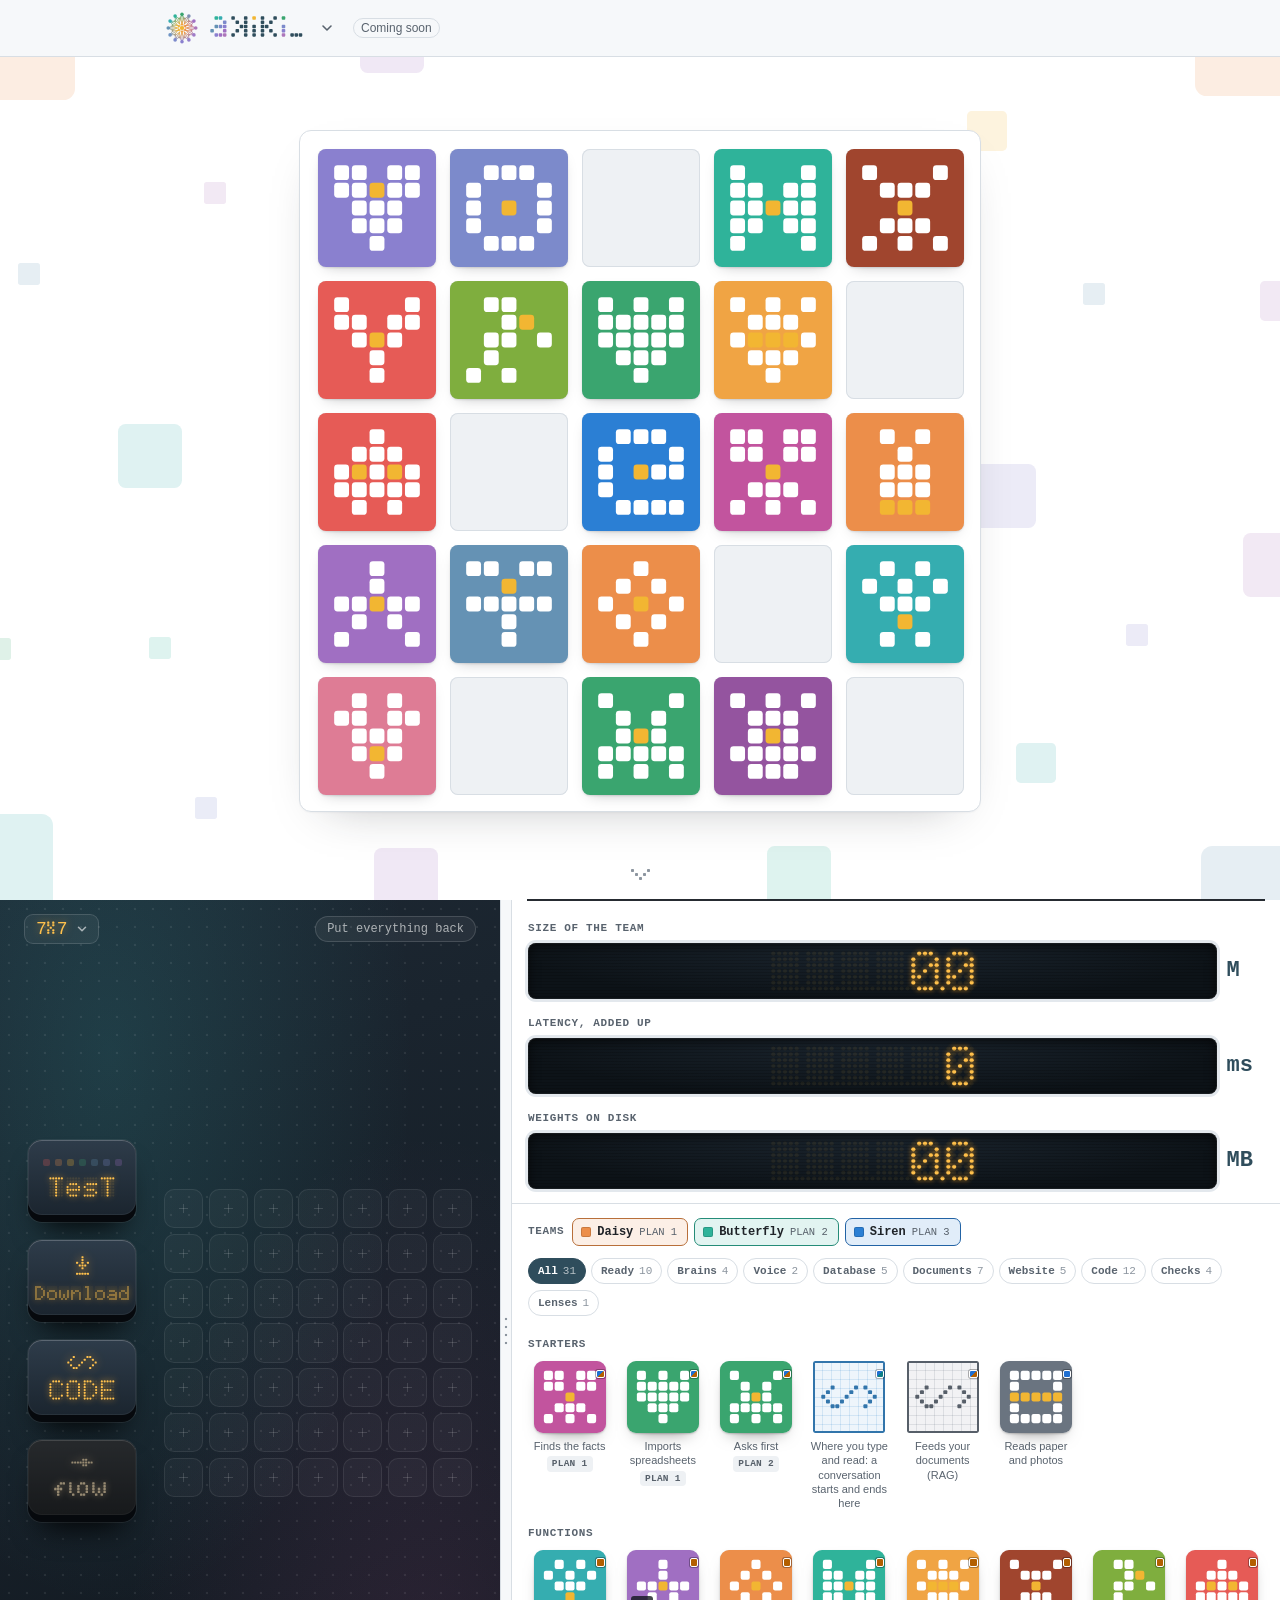
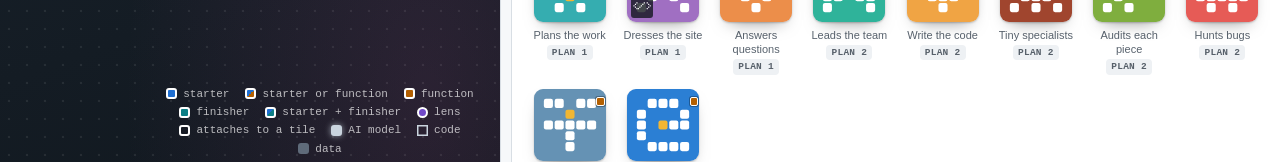
==== commit c1902d4e: "Workbench guides placement live, suggests what fits next, and shows the flow through a complete team" ====
--- a/public/index.html
+++ b/public/index.html
@@ -8,11 +8,11 @@
   <meta name="theme-color" content="#f6f8fa">
   <link rel="icon" href="favicon.svg" type="image/svg+xml">
   <script src="switch.js?v=4" defer></script>
-  <script src="snap.js?v=1" defer></script>
+  <script src="snap.js?v=2" defer></script>
   <script src="home.js?v=3" defer></script>
-  <script src="tiles.js?v=7" defer></script>
-  <script src="workbench.js?v=14" defer></script>
-  <link rel="stylesheet" href="style.css?v=65">
+  <script src="tiles.js?v=9" defer></script>
+  <script src="workbench.js?v=16" defer></script>
+  <link rel="stylesheet" href="style.css?v=67">
 </head>
 <body class="home">
   <div class="drift" aria-hidden="true"><i style="--x:45.2vw;--y:56.0vh;--s:96px;--c:#fcede2;--dx:-47px;--dy:58px;--t:472s;--p:-660s"></i><i style="--x:97.1vw;--y:5.3vh;--s:96px;--c:#fcede2;--dx:59px;--dy:-16px;--t:492s;--p:-969s"></i><i style="--x:97.6vw;--y:99.3vh;--s:96px;--c:#e6eef3;--dx:-39px;--dy:-58px;--t:557s;--p:-554s"></i><i style="--x:0.4vw;--y:95.8vh;--s:96px;--c:#dff2f2;--dx:11px;--dy:-73px;--t:478s;--p:-717s"></i><i style="--x:2.1vw;--y:5.8vh;--s:96px;--c:#fcede2;--dx:-55px;--dy:-74px;--t:308s;--p:-100s"></i><i style="--x:58.2vw;--y:0.3vh;--s:64px;--c:#f2e9f4;--dx:94px;--dy:-19px;--t:355s;--p:-273s"></i><i style="--x:78.4vw;--y:55.1vh;--s:64px;--c:#ecebf7;--dx:-86px;--dy:29px;--t:462s;--p:-193s"></i><i style="--x:62.4vw;--y:97.5vh;--s:64px;--c:#def3ef;--dx:35px;--dy:-39px;--t:357s;--p:-381s"></i><i style="--x:11.7vw;--y:50.7vh;--s:64px;--c:#dff2f2;--dx:121px;--dy:53px;--t:343s;--p:-464s"></i><i style="--x:31.7vw;--y:97.8vh;--s:64px;--c:#f0e8f5;--dx:-109px;--dy:-85px;--t:532s;--p:-298s"></i><i style="--x:30.6vw;--y:4.5vh;--s:64px;--c:#f0e8f5;--dx:-26px;--dy:60px;--t:507s;--p:-582s"></i><i style="--x:99.6vw;--y:62.8vh;--s:64px;--c:#f2e9f4;--dx:29px;--dy:78px;--t:413s;--p:-239s"></i><i style="--x:61.6vw;--y:36.2vh;--s:64px;--c:#dff2f2;--dx:-63px;--dy:31px;--t:392s;--p:-632s"></i><i style="--x:77.1vw;--y:14.6vh;--s:40px;--c:#fdf3de;--dx:-96px;--dy:6px;--t:311s;--p:-556s"></i><i style="--x:80.9vw;--y:84.8vh;--s:40px;--c:#dff2f2;--dx:-72px;--dy:109px;--t:337s;--p:-131s"></i><i style="--x:29.8vw;--y:37.4vh;--s:40px;--c:#eaecf7;--dx:115px;--dy:36px;--t:355s;--p:-562s"></i><i style="--x:27.3vw;--y:68.1vh;--s:40px;--c:#dff2f2;--dx:38px;--dy:-113px;--t:329s;--p:-173s"></i><i style="--x:100.0vw;--y:33.4vh;--s:40px;--c:#f2e9f4;--dx:73px;--dy:-5px;--t:446s;--p:-180s"></i><i style="--x:63.2vw;--y:68.9vh;--s:40px;--c:#fdf3de;--dx:59px;--dy:17px;--t:453s;--p:-656s"></i><i style="--x:44.9vw;--y:17.2vh;--s:40px;--c:#fdf3de;--dx:-31px;--dy:-80px;--t:321s;--p:-464s"></i><i style="--x:46.6vw;--y:85.1vh;--s:40px;--c:#eaecf7;--dx:-75px;--dy:-14px;--t:298s;--p:-469s"></i><i style="--x:16.8vw;--y:21.4vh;--s:22px;--c:#f2e9f4;--dx:64px;--dy:8px;--t:324s;--p:-418s"></i><i style="--x:16.1vw;--y:89.8vh;--s:22px;--c:#eaecf7;--dx:35px;--dy:40px;--t:386s;--p:-411s"></i><i style="--x:2.3vw;--y:30.4vh;--s:22px;--c:#e6eef3;--dx:33px;--dy:75px;--t:424s;--p:-555s"></i><i style="--x:0.0vw;--y:72.1vh;--s:22px;--c:#dff1e8;--dx:32px;--dy:54px;--t:540s;--p:-11s"></i><i style="--x:85.5vw;--y:32.7vh;--s:22px;--c:#e6eef3;--dx:45px;--dy:29px;--t:513s;--p:-141s"></i><i style="--x:88.8vw;--y:70.5vh;--s:22px;--c:#ecebf7;--dx:-93px;--dy:-41px;--t:505s;--p:-169s"></i><i style="--x:16.5vw;--y:1.8vh;--s:22px;--c:#e6eef3;--dx:-126px;--dy:-18px;--t:368s;--p:-601s"></i><i style="--x:42.0vw;--y:36.9vh;--s:22px;--c:#ecebf7;--dx:52px;--dy:55px;--t:423s;--p:-360s"></i><i style="--x:12.5vw;--y:72.0vh;--s:22px;--c:#def3ef;--dx:-47px;--dy:115px;--t:303s;--p:-118s"></i></div>
--- a/public/style.css
+++ b/public/style.css
@@ -1266,6 +1266,41 @@
 .dock .wtile::before { display: none; }   /* docked, an attachment says what it is by where it sits */
 .wtile.is-ghost { position: fixed; left: 0; top: 0; z-index: 100; pointer-events: none; transform-origin: top left; }
 
+/* The live guide (workbench.js). The square under a just-placed or dragged tile glows softly green
+   (it joins rightly) or red (it does not), with a tick or a cross so colour is not the only sign;
+   the cross gives its reason when hovered or pressed. Ghosts: faint tiles in a free square, each
+   with one word, that a press places. A complete team marks its "start" and "end"; FLOW sends an
+   arrow through it. */
+.cell.is-ok, .cell.is-target.is-ok { box-shadow: 0 0 0 2px rgba(63, 201, 128, .85), 0 0 20px rgba(63, 201, 128, .4); }
+.cell.is-bad, .cell.is-target.is-bad { box-shadow: 0 0 0 2px rgba(255, 107, 99, .9), 0 0 20px rgba(255, 90, 80, .4); }
+.fit-mark {
+  position: absolute; left: -7px; top: -7px; z-index: 8;
+  display: grid; place-items: center; width: 18px; height: 18px; padding: 0;
+  border: 1.5px solid #fff; border-radius: 50%;
+  background: #1f8f55; color: #fff; font: 700 10px/1 var(--mono);
+  box-shadow: 0 2px 6px rgba(0, 0, 0, .5); cursor: help;
+}
+.cell.is-bad > .fit-mark { background: #c8372f; }
+.ghost { position: absolute; inset: 0; z-index: 2; }
+.ghost-face {
+  position: absolute; inset: 0; padding: 0; border: 1.5px dashed rgba(255, 255, 255, .55); border-radius: 9px;
+  background: transparent; opacity: .5; cursor: pointer; transition: opacity .15s;
+  color: color-mix(in srgb, var(--tc) 55%, #fff);
+}
+.ghost-face[data-kind="code"] { border-radius: 2px; }
+.ghost-face:hover, .ghost-face:focus-visible { opacity: .9; outline: none; }
+.ghost-face svg { display: block; width: 100%; height: 100%; border-radius: 8px; }
+.ghost-word { position: absolute; left: 50%; bottom: 5%; transform: translateX(-50%); padding: 1px 6px; border-radius: 999px; background: rgba(9, 13, 18, .85); color: #fff; font: 600 10px/1.4 var(--mono); white-space: nowrap; }
+.ghost-more { position: absolute; right: -6px; top: -6px; z-index: 3; padding: 1px 5px; border: 1px solid rgba(255, 255, 255, .6); border-radius: 999px; background: rgba(9, 13, 18, .9); color: #ffe2a8; font: 600 10px/1.4 var(--mono); cursor: pointer; }
+.chain-mark { position: absolute; left: 50%; top: -9px; z-index: 7; transform: translateX(-50%); padding: 0 6px; border-radius: 4px; background: #ffc14d; color: #1b1405; font: 400 11px/1.5 "AKIKI Pixel", var(--mono); white-space: nowrap; pointer-events: none; box-shadow: 0 0 10px rgba(255, 170, 40, .55); }
+.flow-layer { position: absolute; inset: 0; z-index: 9; pointer-events: none; }
+.flow-arrow { position: absolute; left: 0; top: 0; width: 0; height: 0; border-top: 9px solid transparent; border-bottom: 9px solid transparent; border-left: 16px solid #ffc14d; margin: -9px 0 0 -8px; filter: drop-shadow(0 0 6px rgba(255, 170, 40, .95)); transform-origin: 8px 9px; }
+.flow-path { position: absolute; inset: 0; width: 100%; height: 100%; overflow: visible; }
+.flow-path line { stroke: #ffc14d; stroke-width: 4; stroke-linecap: round; stroke-dasharray: 2 7; filter: drop-shadow(0 0 4px rgba(255, 170, 40, .9)); }
+.key-word { font: 400 20px/1 "AKIKI Pixel", var(--mono); letter-spacing: .04em; text-shadow: 0 0 6px rgba(255, 170, 40, .85); }
+.key-flow.is-off .key-face { filter: saturate(.3) brightness(.7); }
+.key-flow.is-running .key-face { box-shadow: inset 0 1px 0 rgba(255, 255, 255, .17), inset 0 0 0 1px rgba(255, 193, 77, .6), 0 0 20px rgba(255, 170, 40, .3); }
+
 /* Three looks (tiles.js "kind"). An AI model is filled with its colour, rounded, and glows softly,
    as if alive: brains and the lens attach to these. CODE (no brain, always does the same) is a
    blueprint: outlined in its colour, square corners, a faint grid, a "</>" instead of a creature,
@@ -1341,6 +1376,9 @@
 .dock .wtile svg { border-radius: 7px; }
 .dock .wtile::before { inset: 2px; border-width: 1px; border-radius: 5px; }
 .dock.is-away { opacity: .25; }
+/* A tile using its team's brain (workbench.js, teamBrains): a faded copy of that brain, dashed, at its corner. */
+.team-brain { pointer-events: none; position: absolute; right: -9%; bottom: -9%; z-index: 6; width: calc(var(--cell) * .34); height: calc(var(--cell) * .34); border-radius: 7px; opacity: .72; outline: 1.5px dashed rgba(255, 255, 255, .85); outline-offset: -1px; box-shadow: 0 0 0 2px #151e27; }
+.team-brain svg { display: block; width: 100%; height: 100%; border-radius: 7px; }
 .cell.is-host > .wtile { box-shadow: 0 0 0 3px #fff, 0 0 26px rgba(255, 255, 255, .55); }
 
 /* TesT's verdict on a tile at fault: a red ring, and its name under it. */
@@ -1720,7 +1758,7 @@
   .bench { grid-template-columns: minmax(0, 1fr); height: auto; }
   .splitter { display: none; }
   .field { padding: 48px 12px 16px; row-gap: 18px; }
-  .field-keys { position: static; grid-template-columns: repeat(3, minmax(0, 112px)); gap: 12px; width: 100%; justify-content: center; transform: none; }   /* under the squares, side by side */
+  .field-keys { position: static; grid-template-columns: repeat(4, minmax(0, 112px)); gap: 12px; width: 100%; justify-content: center; transform: none; }   /* under the squares, side by side */
   .key { height: 72px; }
   .tray-scroll { overflow: visible; }
   .field-legend { position: static; gap: 4px 12px; }
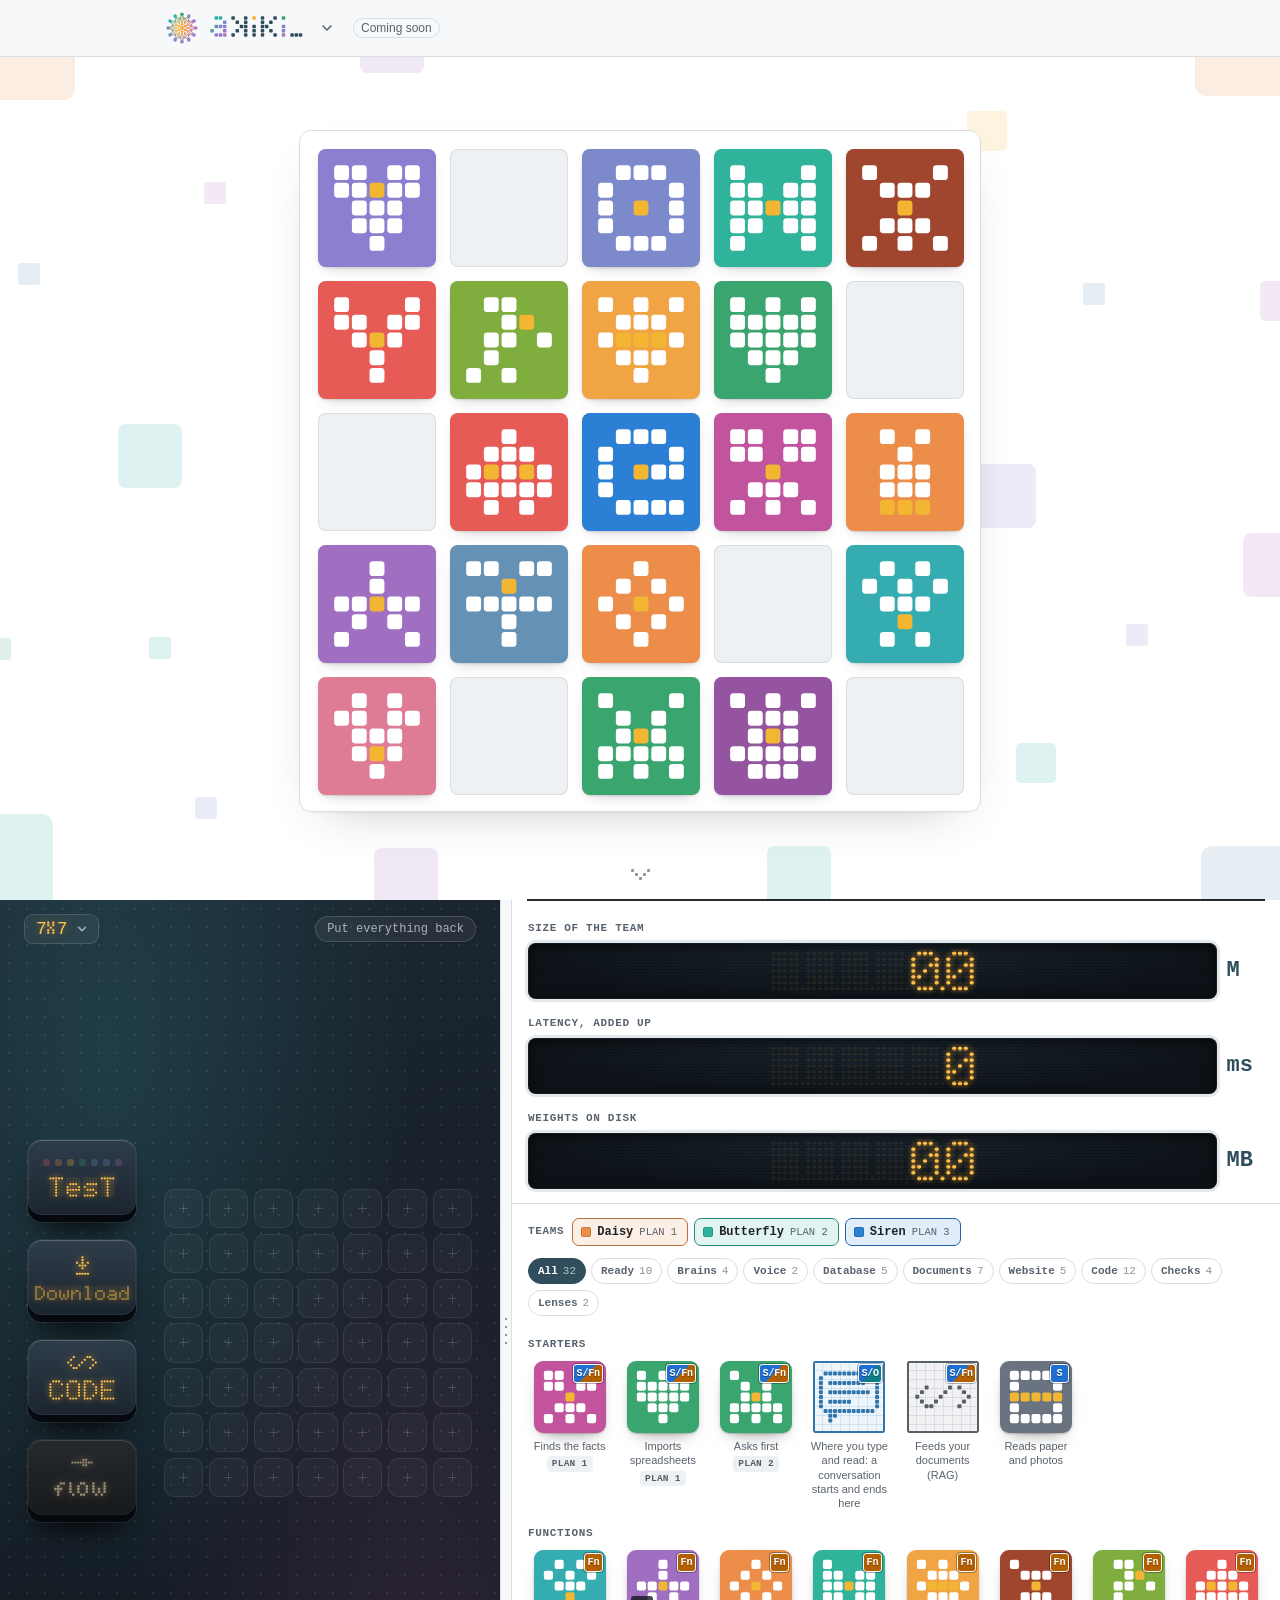
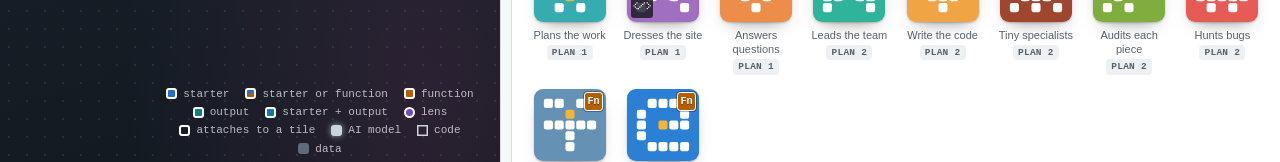
==== commit b83452b8: "Workbench role marks become S, Fn and O badges, Finisher is renamed Output, the Chat window shows ch" ====
--- a/public/index.html
+++ b/public/index.html
@@ -10,9 +10,9 @@
   <script src="switch.js?v=4" defer></script>
   <script src="snap.js?v=2" defer></script>
   <script src="home.js?v=3" defer></script>
-  <script src="tiles.js?v=9" defer></script>
-  <script src="workbench.js?v=16" defer></script>
-  <link rel="stylesheet" href="style.css?v=67">
+  <script src="tiles.js?v=10" defer></script>
+  <script src="workbench.js?v=17" defer></script>
+  <link rel="stylesheet" href="style.css?v=68">
 </head>
 <body class="home">
   <div class="drift" aria-hidden="true"><i style="--x:45.2vw;--y:56.0vh;--s:96px;--c:#fcede2;--dx:-47px;--dy:58px;--t:472s;--p:-660s"></i><i style="--x:97.1vw;--y:5.3vh;--s:96px;--c:#fcede2;--dx:59px;--dy:-16px;--t:492s;--p:-969s"></i><i style="--x:97.6vw;--y:99.3vh;--s:96px;--c:#e6eef3;--dx:-39px;--dy:-58px;--t:557s;--p:-554s"></i><i style="--x:0.4vw;--y:95.8vh;--s:96px;--c:#dff2f2;--dx:11px;--dy:-73px;--t:478s;--p:-717s"></i><i style="--x:2.1vw;--y:5.8vh;--s:96px;--c:#fcede2;--dx:-55px;--dy:-74px;--t:308s;--p:-100s"></i><i style="--x:58.2vw;--y:0.3vh;--s:64px;--c:#f2e9f4;--dx:94px;--dy:-19px;--t:355s;--p:-273s"></i><i style="--x:78.4vw;--y:55.1vh;--s:64px;--c:#ecebf7;--dx:-86px;--dy:29px;--t:462s;--p:-193s"></i><i style="--x:62.4vw;--y:97.5vh;--s:64px;--c:#def3ef;--dx:35px;--dy:-39px;--t:357s;--p:-381s"></i><i style="--x:11.7vw;--y:50.7vh;--s:64px;--c:#dff2f2;--dx:121px;--dy:53px;--t:343s;--p:-464s"></i><i style="--x:31.7vw;--y:97.8vh;--s:64px;--c:#f0e8f5;--dx:-109px;--dy:-85px;--t:532s;--p:-298s"></i><i style="--x:30.6vw;--y:4.5vh;--s:64px;--c:#f0e8f5;--dx:-26px;--dy:60px;--t:507s;--p:-582s"></i><i style="--x:99.6vw;--y:62.8vh;--s:64px;--c:#f2e9f4;--dx:29px;--dy:78px;--t:413s;--p:-239s"></i><i style="--x:61.6vw;--y:36.2vh;--s:64px;--c:#dff2f2;--dx:-63px;--dy:31px;--t:392s;--p:-632s"></i><i style="--x:77.1vw;--y:14.6vh;--s:40px;--c:#fdf3de;--dx:-96px;--dy:6px;--t:311s;--p:-556s"></i><i style="--x:80.9vw;--y:84.8vh;--s:40px;--c:#dff2f2;--dx:-72px;--dy:109px;--t:337s;--p:-131s"></i><i style="--x:29.8vw;--y:37.4vh;--s:40px;--c:#eaecf7;--dx:115px;--dy:36px;--t:355s;--p:-562s"></i><i style="--x:27.3vw;--y:68.1vh;--s:40px;--c:#dff2f2;--dx:38px;--dy:-113px;--t:329s;--p:-173s"></i><i style="--x:100.0vw;--y:33.4vh;--s:40px;--c:#f2e9f4;--dx:73px;--dy:-5px;--t:446s;--p:-180s"></i><i style="--x:63.2vw;--y:68.9vh;--s:40px;--c:#fdf3de;--dx:59px;--dy:17px;--t:453s;--p:-656s"></i><i style="--x:44.9vw;--y:17.2vh;--s:40px;--c:#fdf3de;--dx:-31px;--dy:-80px;--t:321s;--p:-464s"></i><i style="--x:46.6vw;--y:85.1vh;--s:40px;--c:#eaecf7;--dx:-75px;--dy:-14px;--t:298s;--p:-469s"></i><i style="--x:16.8vw;--y:21.4vh;--s:22px;--c:#f2e9f4;--dx:64px;--dy:8px;--t:324s;--p:-418s"></i><i style="--x:16.1vw;--y:89.8vh;--s:22px;--c:#eaecf7;--dx:35px;--dy:40px;--t:386s;--p:-411s"></i><i style="--x:2.3vw;--y:30.4vh;--s:22px;--c:#e6eef3;--dx:33px;--dy:75px;--t:424s;--p:-555s"></i><i style="--x:0.0vw;--y:72.1vh;--s:22px;--c:#dff1e8;--dx:32px;--dy:54px;--t:540s;--p:-11s"></i><i style="--x:85.5vw;--y:32.7vh;--s:22px;--c:#e6eef3;--dx:45px;--dy:29px;--t:513s;--p:-141s"></i><i style="--x:88.8vw;--y:70.5vh;--s:22px;--c:#ecebf7;--dx:-93px;--dy:-41px;--t:505s;--p:-169s"></i><i style="--x:16.5vw;--y:1.8vh;--s:22px;--c:#e6eef3;--dx:-126px;--dy:-18px;--t:368s;--p:-601s"></i><i style="--x:42.0vw;--y:36.9vh;--s:22px;--c:#ecebf7;--dx:52px;--dy:55px;--t:423s;--p:-360s"></i><i style="--x:12.5vw;--y:72.0vh;--s:22px;--c:#def3ef;--dx:-47px;--dy:115px;--t:303s;--p:-118s"></i></div>
--- a/public/style.css
+++ b/public/style.css
@@ -1231,19 +1231,24 @@
 .cell .wtile:hover, .cell .wtile:focus-visible { z-index: 6; }
 .cell .wtile:hover::after, .cell .wtile:focus-visible::after { opacity: 1; transform: translate(-50%, 7px); }
 
-/* Roles (tiles.js; workbench.js). Every tile keeps its own icon and colour; a small square in its
-   right-hand margin, level with the icon's top row of pixels, says its role: a start (blue) takes
-   the data in, a middle (amber) works on it, an end (teal) gives the result, Siren (a start and an
-   end) is split in both, and an attachment (a brain, a database, a folder) has a hollow square.
-   The square has a white edge and a faint dark outline, so it reads on light and dark tiles alike;
-   each role colour is above 4.5:1 against that white edge. */
+/* Roles (tiles.js; workbench.js). Every tile keeps its own icon and colour; a badge at its top right,
+   lettered, says its role: S a starter (blue) takes the data in, Fn a function
+   (amber) works on it, O an output (teal) gives the result, in the site's mono capitals (the pixel
+   font is unicase, and these are capitals). The three share one badge: the same
+   square, size, edge and letters, only the colour and the letter change. A tile that can play two
+   roles is split in both colours and says both ("S/Fn", "S/O") in the panel; on the field it wears the
+   one it plays (workbench.js sets data-badge and data-plays). An attachment (a brain, a database, a
+   folder) keeps a small hollow square, the lens a small round mark. The badge has a white edge and a
+   faint dark outline, so it reads on light and dark tiles alike; each role colour is above 4.5:1
+   against its white letters. It scales with the tile (container units) but never below 12px. */
 .bench { --role-start: #1f6fd1; --role-middle: #b35f00; --role-end: #0d7f86; --role-att: #5f6b7a; --role-lens: #7048c8; }
 .wtile { --rc: var(--role-middle); }
 .wtile[data-role="start"] { --rc: var(--role-start); }
 .wtile[data-role="end"] { --rc: var(--role-end); }
 .wtile[data-role="both"] { --rc: var(--role-start); }
 .wtile[data-role="attachment"] { --rc: var(--role-att); }
-.wtile::before {   /* the role square */
+.wtile { container-type: inline-size; }
+.wtile::before {   /* the role square: a small mark for an attachment or the lens; the badge below for S, Fn and O */
   content: "";
   position: absolute;
   left: 87%;
@@ -1258,11 +1263,34 @@
   box-shadow: 0 0 0 1px rgba(0, 0, 0, .3);
   pointer-events: none;
 }
+.wtile[data-badge]::before {   /* the role badge */
+  content: attr(data-badge);
+  left: auto;
+  right: 4%;
+  top: 4%;
+  display: grid;
+  place-items: center;
+  width: auto;
+  min-width: max(12px, 27cqw);
+  height: max(12px, 27cqw);
+  aspect-ratio: auto;
+  padding: 0 max(1px, 3cqw);
+  border-width: max(1px, 1.6cqw);
+  border-radius: max(2px, 4.5cqw);
+  color: #fff;
+  font: 700 max(8.5px, 14cqw)/1 var(--mono);
+  letter-spacing: -.02em;
+  text-shadow: 0 1px 0 rgba(0, 0, 0, .35);
+  white-space: nowrap;
+}
 .wtile[data-role="both"]::before { background: linear-gradient(135deg, var(--role-start) 50%, var(--role-end) 50%); }
 .wtile[data-role="reader"] { --rc: var(--role-start); }
 .wtile[data-role="reader"]::before { background: linear-gradient(135deg, var(--role-start) 50%, var(--role-middle) 50%); }   /* a starter or a function */
 .wtile[data-role="attachment"]::before { background: transparent; }
 .wtile[data-role="lens"]::before { border-radius: 50%; background: var(--role-lens); }   /* a lens: a round mark */
+.wtile[data-plays="start"]::before { background: var(--role-start); }   /* on the field: the role it plays now */
+.wtile[data-plays="middle"]::before { background: var(--role-middle); }
+.wtile[data-plays="end"]::before { background: var(--role-end); }
 .dock .wtile::before { display: none; }   /* docked, an attachment says what it is by where it sits */
 .wtile.is-ghost { position: fixed; left: 0; top: 0; z-index: 100; pointer-events: none; transform-origin: top left; }
 
@@ -1753,9 +1781,43 @@
 @keyframes live { to { opacity: .25; box-shadow: none; } }
 .code-pos { margin-left: auto; }
 
+/* The tabs over the workbench (workbench.js, "The tabs"): MODELS and ROBOTS, in the field's own dark
+   and the keys' amber, in capitals like the screens' labels (the pixel font is unicase); the open tab carries the code tab's amber line. */
+.bench[hidden] { display: none; }
+.bench-tabs {
+  display: flex;
+  gap: 4px;
+  height: 40px;
+  padding: 0 24px;
+  align-items: flex-end;
+  background: #11181f;
+  border-bottom: 1px solid rgba(255, 255, 255, .08);
+}
+.bench-tab {
+  position: relative;
+  height: 32px;
+  padding: 0 16px;
+  border: 1px solid rgba(255, 255, 255, .1);
+  border-bottom: 0;
+  border-radius: 9px 9px 0 0;
+  background: rgba(255, 255, 255, .03);
+  color: rgba(255, 228, 180, .5);
+  font: 700 12.5px/1 var(--mono);
+  letter-spacing: .14em;
+  cursor: pointer;
+  -webkit-tap-highlight-color: transparent;
+  transition: background-color .15s, color .15s;
+}
+.bench-tab:hover { color: #ffc14d; background: rgba(255, 255, 255, .07); }
+.bench-tab[aria-selected="true"] { color: #ffc14d; background: #1d2833; border-color: rgba(255, 193, 77, .35); text-shadow: 0 0 8px rgba(255, 170, 40, .55); }
+.bench-tab[aria-selected="true"]::before { content: ""; position: absolute; inset: 0 0 auto; height: 2px; border-radius: 9px 9px 0 0; background: #ffc14d; box-shadow: 0 0 8px rgba(255, 170, 40, .7); }
+.bench-tab:focus-visible { outline: 2px solid #7fd6d8; outline-offset: -2px; }
+.has-bench-tabs .bench { height: calc(100svh - 57px - 40px); }
+
 @media (max-width: 700px) {
   .bench-page { overflow: auto; }
-  .bench { grid-template-columns: minmax(0, 1fr); height: auto; }
+  .bench, .has-bench-tabs .bench { grid-template-columns: minmax(0, 1fr); height: auto; }
+  .bench-tabs { padding: 0 12px; }
   .splitter { display: none; }
   .field { padding: 48px 12px 16px; row-gap: 18px; }
   .field-keys { position: static; grid-template-columns: repeat(4, minmax(0, 112px)); gap: 12px; width: 100%; justify-content: center; transform: none; }   /* under the squares, side by side */
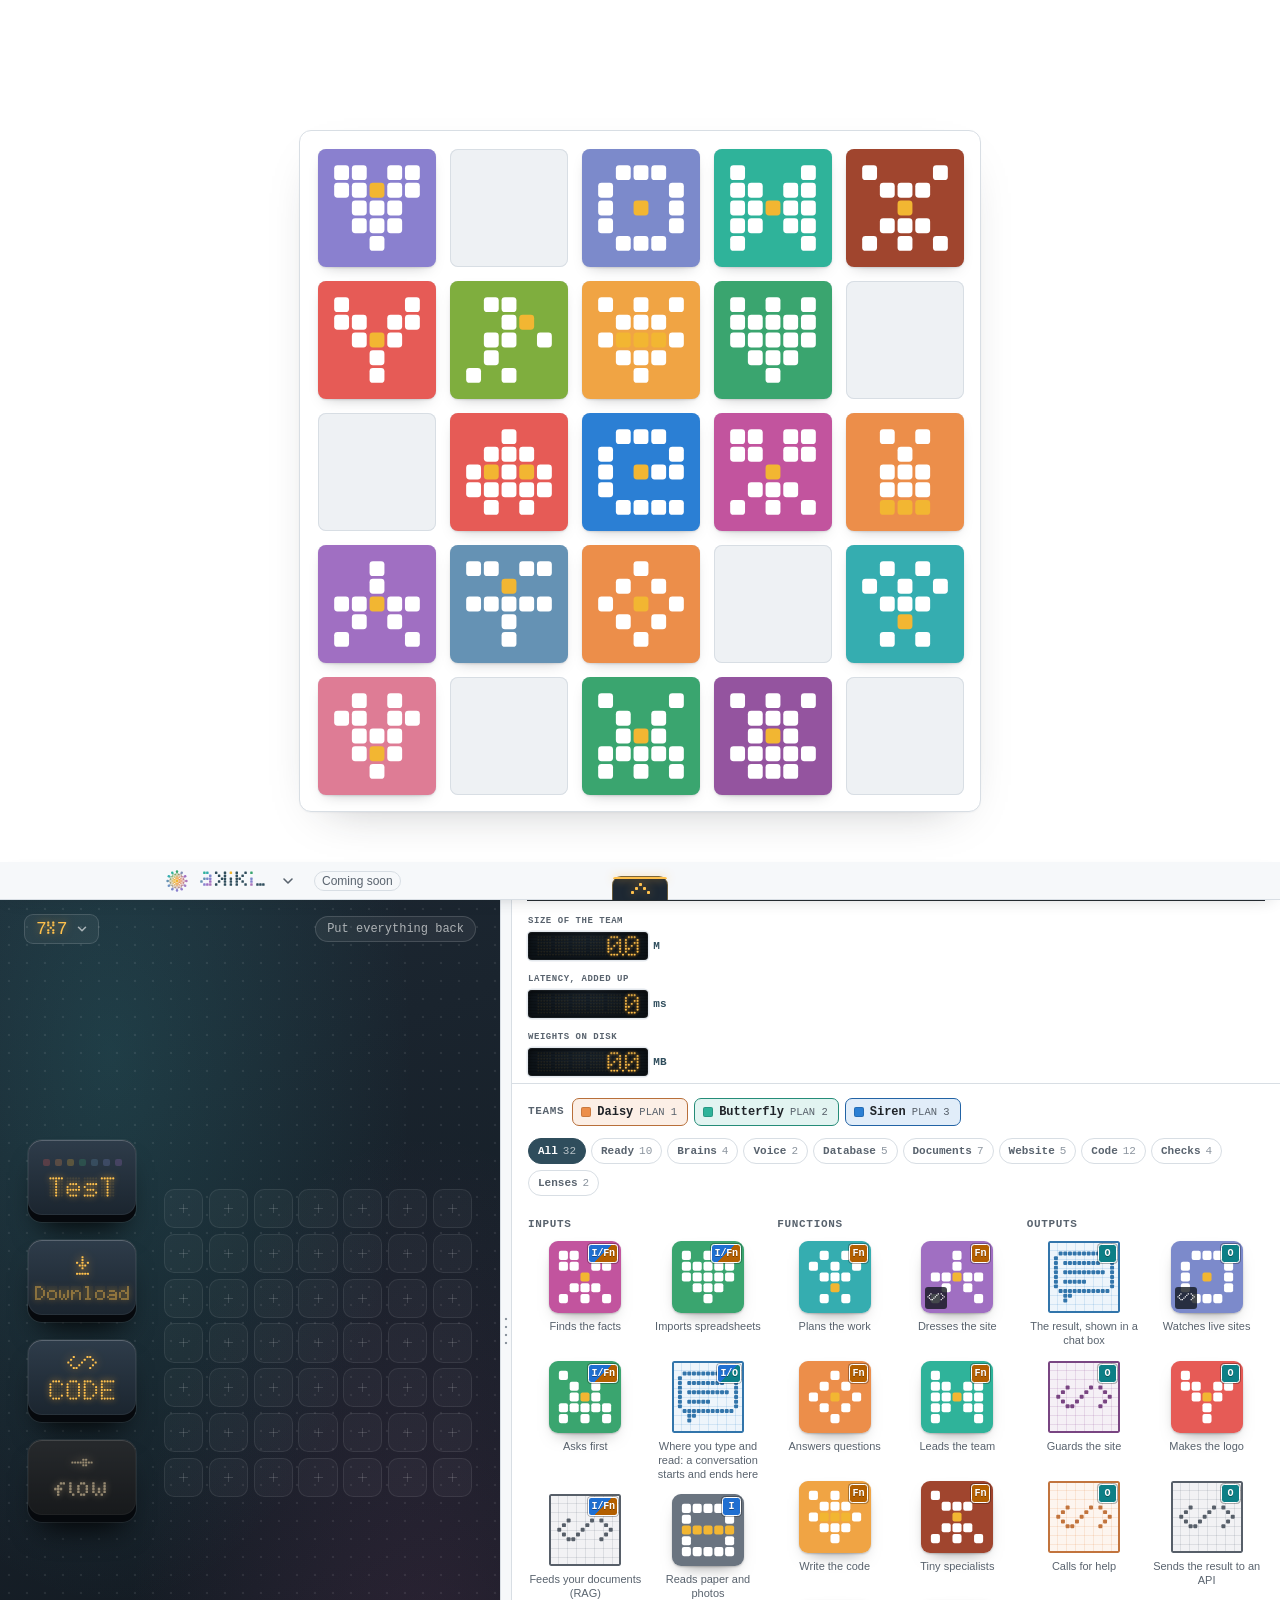
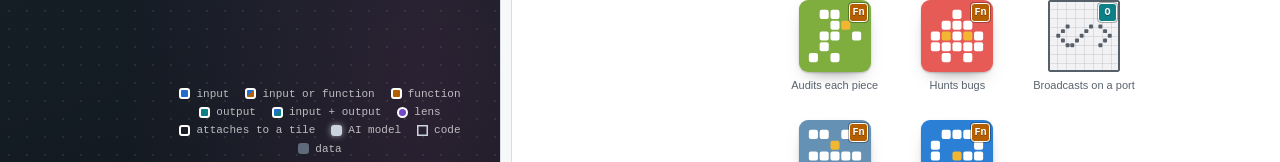
==== commit 741e73f8: "Workbench home page holds at the bench with a pull tab back up, the screens are half size, the inven" ====
--- a/public/index.html
+++ b/public/index.html
@@ -8,11 +8,11 @@
   <meta name="theme-color" content="#f6f8fa">
   <link rel="icon" href="favicon.svg" type="image/svg+xml">
   <script src="switch.js?v=4" defer></script>
-  <script src="snap.js?v=2" defer></script>
-  <script src="home.js?v=3" defer></script>
-  <script src="tiles.js?v=10" defer></script>
-  <script src="workbench.js?v=17" defer></script>
-  <link rel="stylesheet" href="style.css?v=68">
+  <script src="snap.js?v=3" defer></script>
+  <script src="home.js?v=4" defer></script>
+  <script src="tiles.js?v=11" defer></script>
+  <script src="workbench.js?v=18" defer></script>
+  <link rel="stylesheet" href="style.css?v=69">
 </head>
 <body class="home">
   <div class="drift" aria-hidden="true"><i style="--x:45.2vw;--y:56.0vh;--s:96px;--c:#fcede2;--dx:-47px;--dy:58px;--t:472s;--p:-660s"></i><i style="--x:97.1vw;--y:5.3vh;--s:96px;--c:#fcede2;--dx:59px;--dy:-16px;--t:492s;--p:-969s"></i><i style="--x:97.6vw;--y:99.3vh;--s:96px;--c:#e6eef3;--dx:-39px;--dy:-58px;--t:557s;--p:-554s"></i><i style="--x:0.4vw;--y:95.8vh;--s:96px;--c:#dff2f2;--dx:11px;--dy:-73px;--t:478s;--p:-717s"></i><i style="--x:2.1vw;--y:5.8vh;--s:96px;--c:#fcede2;--dx:-55px;--dy:-74px;--t:308s;--p:-100s"></i><i style="--x:58.2vw;--y:0.3vh;--s:64px;--c:#f2e9f4;--dx:94px;--dy:-19px;--t:355s;--p:-273s"></i><i style="--x:78.4vw;--y:55.1vh;--s:64px;--c:#ecebf7;--dx:-86px;--dy:29px;--t:462s;--p:-193s"></i><i style="--x:62.4vw;--y:97.5vh;--s:64px;--c:#def3ef;--dx:35px;--dy:-39px;--t:357s;--p:-381s"></i><i style="--x:11.7vw;--y:50.7vh;--s:64px;--c:#dff2f2;--dx:121px;--dy:53px;--t:343s;--p:-464s"></i><i style="--x:31.7vw;--y:97.8vh;--s:64px;--c:#f0e8f5;--dx:-109px;--dy:-85px;--t:532s;--p:-298s"></i><i style="--x:30.6vw;--y:4.5vh;--s:64px;--c:#f0e8f5;--dx:-26px;--dy:60px;--t:507s;--p:-582s"></i><i style="--x:99.6vw;--y:62.8vh;--s:64px;--c:#f2e9f4;--dx:29px;--dy:78px;--t:413s;--p:-239s"></i><i style="--x:61.6vw;--y:36.2vh;--s:64px;--c:#dff2f2;--dx:-63px;--dy:31px;--t:392s;--p:-632s"></i><i style="--x:77.1vw;--y:14.6vh;--s:40px;--c:#fdf3de;--dx:-96px;--dy:6px;--t:311s;--p:-556s"></i><i style="--x:80.9vw;--y:84.8vh;--s:40px;--c:#dff2f2;--dx:-72px;--dy:109px;--t:337s;--p:-131s"></i><i style="--x:29.8vw;--y:37.4vh;--s:40px;--c:#eaecf7;--dx:115px;--dy:36px;--t:355s;--p:-562s"></i><i style="--x:27.3vw;--y:68.1vh;--s:40px;--c:#dff2f2;--dx:38px;--dy:-113px;--t:329s;--p:-173s"></i><i style="--x:100.0vw;--y:33.4vh;--s:40px;--c:#f2e9f4;--dx:73px;--dy:-5px;--t:446s;--p:-180s"></i><i style="--x:63.2vw;--y:68.9vh;--s:40px;--c:#fdf3de;--dx:59px;--dy:17px;--t:453s;--p:-656s"></i><i style="--x:44.9vw;--y:17.2vh;--s:40px;--c:#fdf3de;--dx:-31px;--dy:-80px;--t:321s;--p:-464s"></i><i style="--x:46.6vw;--y:85.1vh;--s:40px;--c:#eaecf7;--dx:-75px;--dy:-14px;--t:298s;--p:-469s"></i><i style="--x:16.8vw;--y:21.4vh;--s:22px;--c:#f2e9f4;--dx:64px;--dy:8px;--t:324s;--p:-418s"></i><i style="--x:16.1vw;--y:89.8vh;--s:22px;--c:#eaecf7;--dx:35px;--dy:40px;--t:386s;--p:-411s"></i><i style="--x:2.3vw;--y:30.4vh;--s:22px;--c:#e6eef3;--dx:33px;--dy:75px;--t:424s;--p:-555s"></i><i style="--x:0.0vw;--y:72.1vh;--s:22px;--c:#dff1e8;--dx:32px;--dy:54px;--t:540s;--p:-11s"></i><i style="--x:85.5vw;--y:32.7vh;--s:22px;--c:#e6eef3;--dx:45px;--dy:29px;--t:513s;--p:-141s"></i><i style="--x:88.8vw;--y:70.5vh;--s:22px;--c:#ecebf7;--dx:-93px;--dy:-41px;--t:505s;--p:-169s"></i><i style="--x:16.5vw;--y:1.8vh;--s:22px;--c:#e6eef3;--dx:-126px;--dy:-18px;--t:368s;--p:-601s"></i><i style="--x:42.0vw;--y:36.9vh;--s:22px;--c:#ecebf7;--dx:52px;--dy:55px;--t:423s;--p:-360s"></i><i style="--x:12.5vw;--y:72.0vh;--s:22px;--c:#def3ef;--dx:-47px;--dy:115px;--t:303s;--p:-118s"></i></div>
@@ -87,6 +87,7 @@
     </section>
     <section class="bench" id="workbench" aria-labelledby="workbench-title">
       <h2 class="sr-only" id="workbench-title">Workbench: put the models together</h2>
+      <button class="bench-up" type="button" aria-label="Back to the top of the page" title="Back to the top" hidden><svg viewBox="0 0 19 11" aria-hidden="true"><rect x="8" y="0" width="3" height="3" rx=".8"/><rect x="4" y="4" width="3" height="3" rx=".8"/><rect x="12" y="4" width="3" height="3" rx=".8"/><rect x="0" y="8" width="3" height="3" rx=".8"/><rect x="16" y="8" width="3" height="3" rx=".8"/></svg></button>
       <section class="field" aria-label="Template field">
         <div class="field-head"><span class="field-title">template field</span><button class="field-clear" type="button">Put everything back</button></div>
         <div class="field-grid" role="grid" aria-label="Squares for the tiles"></div>
--- a/public/style.css
+++ b/public/style.css
@@ -1232,11 +1232,11 @@
 .cell .wtile:hover::after, .cell .wtile:focus-visible::after { opacity: 1; transform: translate(-50%, 7px); }
 
 /* Roles (tiles.js; workbench.js). Every tile keeps its own icon and colour; a badge at its top right,
-   lettered, says its role: S a starter (blue) takes the data in, Fn a function
+   lettered, says its role: I an input (blue) takes the data in, Fn a function
    (amber) works on it, O an output (teal) gives the result, in the site's mono capitals (the pixel
    font is unicase, and these are capitals). The three share one badge: the same
    square, size, edge and letters, only the colour and the letter change. A tile that can play two
-   roles is split in both colours and says both ("S/Fn", "S/O") in the panel; on the field it wears the
+   roles is split in both colours and says both ("I/Fn", "I/O") in the panel; on the field it wears the
    one it plays (workbench.js sets data-badge and data-plays). An attachment (a brain, a database, a
    folder) keeps a small hollow square, the lens a small round mark. The badge has a white edge and a
    faint dark outline, so it reads on light and dark tiles alike; each role colour is above 4.5:1
@@ -1248,7 +1248,7 @@
 .wtile[data-role="both"] { --rc: var(--role-start); }
 .wtile[data-role="attachment"] { --rc: var(--role-att); }
 .wtile { container-type: inline-size; }
-.wtile::before {   /* the role square: a small mark for an attachment or the lens; the badge below for S, Fn and O */
+.wtile::before {   /* the role square: a small mark for an attachment or the lens; the badge below for I, Fn and O */
   content: "";
   position: absolute;
   left: 87%;
@@ -1585,17 +1585,20 @@
 .splitter:focus-visible { outline: 2px solid var(--link); outline-offset: -2px; }
 
 .tray { display: flex; flex-direction: column; min-width: 0; min-height: 0; background: var(--bg); }
-.meters { display: grid; gap: 12px; padding: 16px 16px 14px; border-bottom: var(--hairline) solid var(--border); }
-.meter-label { color: var(--fg-muted); font: 600 11px/1.2 var(--mono); letter-spacing: .06em; text-transform: uppercase; }
-.meter-row { display: flex; align-items: center; gap: 10px; margin-top: 6px; }
+/* The screens are half the size they were (2026-10-07, "to let more space to the tiles"): half as
+   tall, half as wide as the row used to give them (the row minus its old 10 px gap and the old
+   unit's 1.7em of 22 px), their digits and units half as large. The labels stop at 9 px, not half. */
+.meters { display: grid; gap: 6px; padding: 8px 16px 7px; border-bottom: var(--hairline) solid var(--border); }
+.meter-label { color: var(--fg-muted); font: 600 9px/1.2 var(--mono); letter-spacing: .06em; text-transform: uppercase; }
+.meter-row { display: flex; align-items: center; gap: 5px; margin-top: 3px; }
 .screen {
   position: relative;
-  flex: 1;
+  flex: 0 0 min((100% - 47.4px) / 2, (25vw - 79.4px) / 2);   /* the second: half the old screen in the old quarter-page panel, however wide the panel is now */
   min-width: 0;
-  height: 56px;
-  border-radius: 8px;
+  height: 28px;
+  border-radius: 4px;
   background: radial-gradient(ellipse at 50% 0%, #1c2630, #0d1318 75%);
-  box-shadow: inset 0 0 0 1px rgba(255, 255, 255, .06), inset 0 3px 12px rgba(0, 0, 0, .65), 0 0 0 3px #e3e8ed, 0 1px 0 4px #fff;
+  box-shadow: inset 0 0 0 1px rgba(255, 255, 255, .06), inset 0 2px 6px rgba(0, 0, 0, .65), 0 0 0 1.5px #e3e8ed, 0 .5px 0 2px #fff;
   overflow: hidden;
 }
 .screen canvas { display: block; width: 100%; height: 100%; }
@@ -1603,12 +1606,12 @@
   content: "";
   position: absolute;
   inset: 0;
-  background: repeating-linear-gradient(transparent 0 2px, rgba(0, 0, 0, .16) 2px 3px);
+  background: repeating-linear-gradient(transparent 0 1px, rgba(0, 0, 0, .16) 1px 1.5px);
   pointer-events: none;
 }
 .screen.is-changing { animation: screen-flash .5s ease-out; }
 @keyframes screen-flash { from { filter: brightness(1.35); } }
-.unit { flex: none; min-width: 1.7em; color: #2f4d5c; font: 700 22px/1 var(--mono); }   /* M and B, not the pixel font's m, which reads like "milli" */
+.unit { flex: none; min-width: 1.7em; color: #2f4d5c; font: 700 11px/1 var(--mono); }   /* M and B, not the pixel font's m, which reads like "milli" */
 .meter-note { margin: 0; color: var(--fg-muted); font-size: 12px; line-height: 1.4; }
 /* The teams (workbench.js; presets in tiles.js): one button per plan, each in its plan's own colour,
    squarer than the round filter chips, which only show tiles: a team places tiles on the field.
@@ -1664,6 +1667,18 @@
 .tray-scroll { flex: 1; min-height: 0; overflow-y: auto; padding: 4px 16px 24px; }
 .tray-head { margin: 16px 0 10px; color: var(--fg-muted); font: 600 11px/1.2 var(--mono); letter-spacing: .06em; text-transform: uppercase; }
 .tray-grid { display: grid; grid-template-columns: repeat(auto-fill, minmax(76px, 1fr)); gap: 14px 10px; }
+/* Inputs, Functions, Outputs: three columns side by side, each two tiles wide, scrolling with the
+   panel as one (workbench.js). On a phone, or in a panel dragged too narrow for three such columns,
+   the three groups stack, each still two tiles wide. The other sections follow underneath as before. */
+.tray-scroll { container: inventory / inline-size; }
+.tray-cols { display: grid; grid-template-columns: repeat(3, minmax(0, 1fr)); gap: 0 12px; align-items: start; }
+.tray-cols:empty { display: none; }
+.tray-col { min-width: 0; }
+.tray-col .tray-grid { grid-template-columns: repeat(2, minmax(0, 1fr)); gap: 12px 8px; }
+.tray-col .cap { overflow-wrap: break-word; hyphens: auto; }
+@container inventory (max-width: 330px) {
+  .tray-cols { grid-template-columns: minmax(0, 1fr); }
+}
 .tray-slot { display: flex; flex-direction: column; align-items: center; gap: 6px; min-width: 0; }
 .tray-slot .sq {
   width: 100%;
@@ -1679,7 +1694,6 @@
 .cap { margin: 0; min-height: 2.7em; color: var(--fg-muted); font-size: 11px; line-height: 1.3; text-align: center; }
 .cap b { display: block; color: #2f4d5c; font: 400 13px/1.2 "AKIKI Pixel", var(--mono); }
 .tray-slot.is-empty .cap { visibility: hidden; }
-.plan-tag { display: table; margin: 3px auto 0; padding: 0 5px; border-radius: 4px; background: #eef1f4; color: #57606a; font: 600 9.5px/1.6 var(--mono); font-style: normal; letter-spacing: .03em; }
 /* The lenses of the model being worked on (workbench.js, lensHints): solid ring = it needs this lens, dashed = works best with it. */
 .tray-slot.is-lens-need .sq { box-shadow: 0 0 0 3px var(--role-lens), 0 0 14px rgba(112, 72, 200, .45); }
 .tray-slot.is-lens-best .sq { outline: 2px dashed var(--role-lens); outline-offset: 3px; }
@@ -1823,6 +1837,8 @@
   .field-keys { position: static; grid-template-columns: repeat(4, minmax(0, 112px)); gap: 12px; width: 100%; justify-content: center; transform: none; }   /* under the squares, side by side */
   .key { height: 72px; }
   .tray-scroll { overflow: visible; }
+  .screen { flex-basis: calc((100% - 47.4px) / 2); }   /* the panel is the page's width here */
+  .tray-cols { grid-template-columns: minmax(0, 1fr); }   /* the three groups stacked, each two tiles wide */
   .field-legend { position: static; gap: 4px 12px; }
 }
 @media (prefers-reduced-motion: reduce) {
@@ -1860,6 +1876,35 @@
   .home .bench { height: auto; }
 }
 @media (prefers-reduced-motion: reduce) { .board-next { animation: none; } }
+/* Held at the workbench (snap.js): once the page has come down to the workbench, scrolling no longer
+   takes it back up; this pull tab does. It stands on the workbench's top edge, in the field's dark and
+   the keys' amber, like the open tab over the workbench page, and shows only while the page is held. */
+.home .bench { position: relative; }
+.bench-up {
+  position: absolute;
+  left: 50%;
+  bottom: 100%;
+  z-index: 31;   /* over the sticky header, which the tab reaches into */
+  display: grid;
+  place-items: center;
+  width: 56px;
+  height: 24px;
+  margin-left: -28px;
+  padding: 0;
+  border: 1px solid rgba(255, 193, 77, .35);
+  border-bottom: 0;
+  border-radius: 9px 9px 0 0;
+  background: #1d2833;
+  color: #ffc14d;
+  cursor: pointer;
+  -webkit-tap-highlight-color: transparent;
+  transition: background-color .15s, color .15s;
+}
+.bench-up[hidden] { display: none; }
+.bench-up::before { content: ""; position: absolute; inset: 0 0 auto; height: 2px; border-radius: 9px 9px 0 0; background: #ffc14d; box-shadow: 0 0 8px rgba(255, 170, 40, .7); }
+.bench-up svg { width: 19px; height: 11px; fill: currentColor; filter: drop-shadow(0 0 4px rgba(255, 170, 40, .6)); }
+.bench-up:hover { background: #26333f; color: #ffd27a; }
+.bench-up:focus-visible { outline: 2px solid #7fd6d8; outline-offset: 2px; }
 
 /* The Siren page: the animated squares, then the profiles under them. The same little-scroll glide as the
    home page (snap.js does it on a wide screen), but the profiles are taller than a screen, so there the
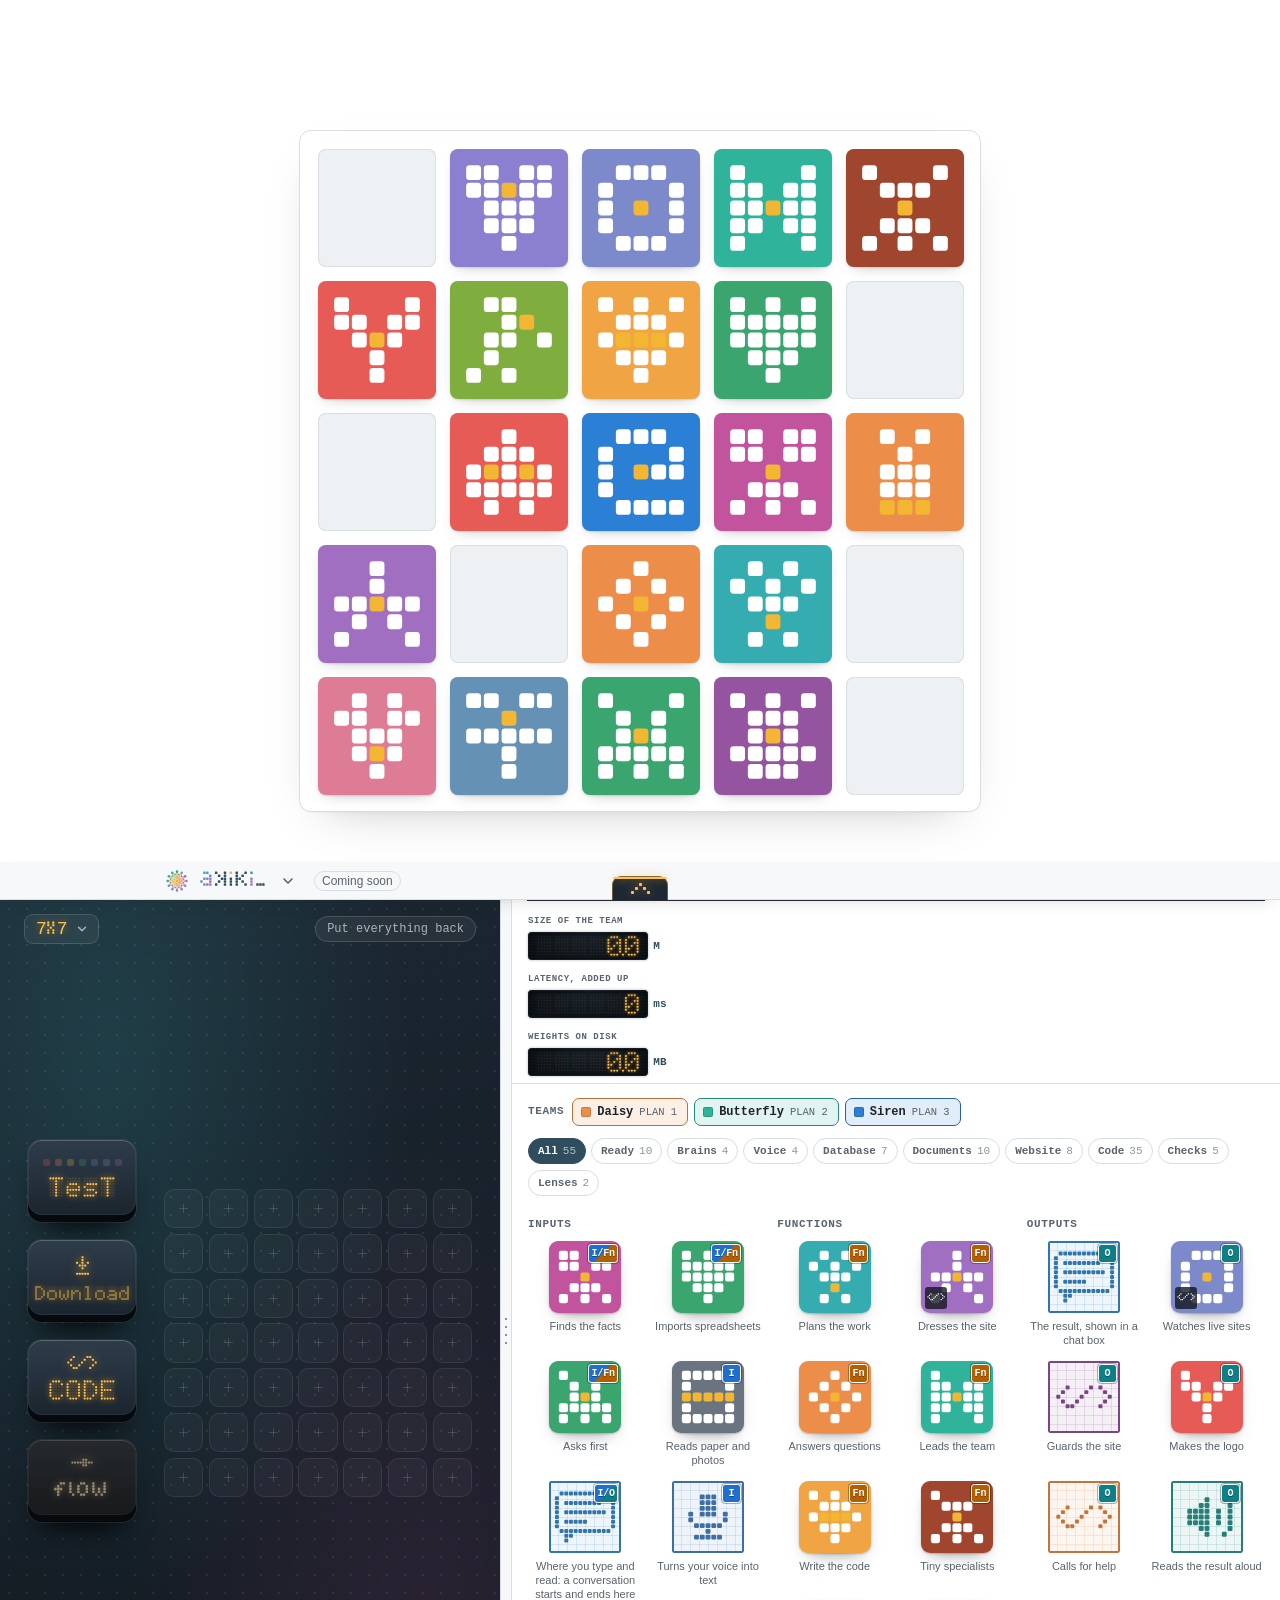
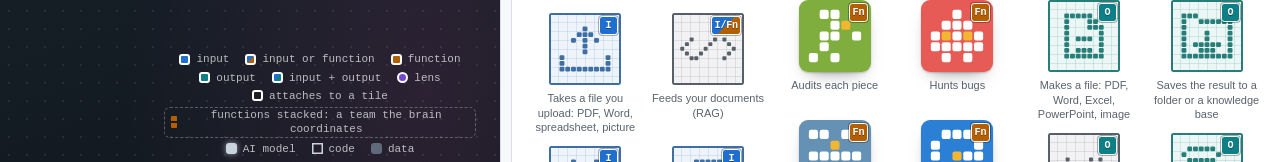
==== commit 046abd88: "Workbench asks which brain a team should use when it has none, gains code tiles for every usual way " ====
--- a/public/index.html
+++ b/public/index.html
@@ -10,9 +10,9 @@
   <script src="switch.js?v=4" defer></script>
   <script src="snap.js?v=3" defer></script>
   <script src="home.js?v=4" defer></script>
-  <script src="tiles.js?v=11" defer></script>
-  <script src="workbench.js?v=18" defer></script>
-  <link rel="stylesheet" href="style.css?v=69">
+  <script src="tiles.js?v=12" defer></script>
+  <script src="workbench.js?v=19" defer></script>
+  <link rel="stylesheet" href="style.css?v=70">
 </head>
 <body class="home">
   <div class="drift" aria-hidden="true"><i style="--x:45.2vw;--y:56.0vh;--s:96px;--c:#fcede2;--dx:-47px;--dy:58px;--t:472s;--p:-660s"></i><i style="--x:97.1vw;--y:5.3vh;--s:96px;--c:#fcede2;--dx:59px;--dy:-16px;--t:492s;--p:-969s"></i><i style="--x:97.6vw;--y:99.3vh;--s:96px;--c:#e6eef3;--dx:-39px;--dy:-58px;--t:557s;--p:-554s"></i><i style="--x:0.4vw;--y:95.8vh;--s:96px;--c:#dff2f2;--dx:11px;--dy:-73px;--t:478s;--p:-717s"></i><i style="--x:2.1vw;--y:5.8vh;--s:96px;--c:#fcede2;--dx:-55px;--dy:-74px;--t:308s;--p:-100s"></i><i style="--x:58.2vw;--y:0.3vh;--s:64px;--c:#f2e9f4;--dx:94px;--dy:-19px;--t:355s;--p:-273s"></i><i style="--x:78.4vw;--y:55.1vh;--s:64px;--c:#ecebf7;--dx:-86px;--dy:29px;--t:462s;--p:-193s"></i><i style="--x:62.4vw;--y:97.5vh;--s:64px;--c:#def3ef;--dx:35px;--dy:-39px;--t:357s;--p:-381s"></i><i style="--x:11.7vw;--y:50.7vh;--s:64px;--c:#dff2f2;--dx:121px;--dy:53px;--t:343s;--p:-464s"></i><i style="--x:31.7vw;--y:97.8vh;--s:64px;--c:#f0e8f5;--dx:-109px;--dy:-85px;--t:532s;--p:-298s"></i><i style="--x:30.6vw;--y:4.5vh;--s:64px;--c:#f0e8f5;--dx:-26px;--dy:60px;--t:507s;--p:-582s"></i><i style="--x:99.6vw;--y:62.8vh;--s:64px;--c:#f2e9f4;--dx:29px;--dy:78px;--t:413s;--p:-239s"></i><i style="--x:61.6vw;--y:36.2vh;--s:64px;--c:#dff2f2;--dx:-63px;--dy:31px;--t:392s;--p:-632s"></i><i style="--x:77.1vw;--y:14.6vh;--s:40px;--c:#fdf3de;--dx:-96px;--dy:6px;--t:311s;--p:-556s"></i><i style="--x:80.9vw;--y:84.8vh;--s:40px;--c:#dff2f2;--dx:-72px;--dy:109px;--t:337s;--p:-131s"></i><i style="--x:29.8vw;--y:37.4vh;--s:40px;--c:#eaecf7;--dx:115px;--dy:36px;--t:355s;--p:-562s"></i><i style="--x:27.3vw;--y:68.1vh;--s:40px;--c:#dff2f2;--dx:38px;--dy:-113px;--t:329s;--p:-173s"></i><i style="--x:100.0vw;--y:33.4vh;--s:40px;--c:#f2e9f4;--dx:73px;--dy:-5px;--t:446s;--p:-180s"></i><i style="--x:63.2vw;--y:68.9vh;--s:40px;--c:#fdf3de;--dx:59px;--dy:17px;--t:453s;--p:-656s"></i><i style="--x:44.9vw;--y:17.2vh;--s:40px;--c:#fdf3de;--dx:-31px;--dy:-80px;--t:321s;--p:-464s"></i><i style="--x:46.6vw;--y:85.1vh;--s:40px;--c:#eaecf7;--dx:-75px;--dy:-14px;--t:298s;--p:-469s"></i><i style="--x:16.8vw;--y:21.4vh;--s:22px;--c:#f2e9f4;--dx:64px;--dy:8px;--t:324s;--p:-418s"></i><i style="--x:16.1vw;--y:89.8vh;--s:22px;--c:#eaecf7;--dx:35px;--dy:40px;--t:386s;--p:-411s"></i><i style="--x:2.3vw;--y:30.4vh;--s:22px;--c:#e6eef3;--dx:33px;--dy:75px;--t:424s;--p:-555s"></i><i style="--x:0.0vw;--y:72.1vh;--s:22px;--c:#dff1e8;--dx:32px;--dy:54px;--t:540s;--p:-11s"></i><i style="--x:85.5vw;--y:32.7vh;--s:22px;--c:#e6eef3;--dx:45px;--dy:29px;--t:513s;--p:-141s"></i><i style="--x:88.8vw;--y:70.5vh;--s:22px;--c:#ecebf7;--dx:-93px;--dy:-41px;--t:505s;--p:-169s"></i><i style="--x:16.5vw;--y:1.8vh;--s:22px;--c:#e6eef3;--dx:-126px;--dy:-18px;--t:368s;--p:-601s"></i><i style="--x:42.0vw;--y:36.9vh;--s:22px;--c:#ecebf7;--dx:52px;--dy:55px;--t:423s;--p:-360s"></i><i style="--x:12.5vw;--y:72.0vh;--s:22px;--c:#def3ef;--dx:-47px;--dy:115px;--t:303s;--p:-118s"></i></div>
--- a/public/style.css
+++ b/public/style.css
@@ -1325,6 +1325,8 @@
 .flow-arrow { position: absolute; left: 0; top: 0; width: 0; height: 0; border-top: 9px solid transparent; border-bottom: 9px solid transparent; border-left: 16px solid #ffc14d; margin: -9px 0 0 -8px; filter: drop-shadow(0 0 6px rgba(255, 170, 40, .95)); transform-origin: 8px 9px; }
 .flow-path { position: absolute; inset: 0; width: 100%; height: 100%; overflow: visible; }
 .flow-path line { stroke: #ffc14d; stroke-width: 4; stroke-linecap: round; stroke-dasharray: 2 7; filter: drop-shadow(0 0 4px rgba(255, 170, 40, .9)); }
+.flow-arrow.is-fix { border-left-color: #ff8a80; filter: drop-shadow(0 0 6px rgba(255, 110, 100, .95)); }   /* the fix round: the brain sends one function back to work */
+.flow-path line.is-fix { stroke: #ff8a80; stroke-dasharray: 8 5; filter: drop-shadow(0 0 4px rgba(255, 110, 100, .9)); }
 .key-word { font: 400 20px/1 "AKIKI Pixel", var(--mono); letter-spacing: .04em; text-shadow: 0 0 6px rgba(255, 170, 40, .85); }
 .key-flow.is-off .key-face { filter: saturate(.3) brightness(.7); }
 .key-flow.is-running .key-face { box-shadow: inset 0 1px 0 rgba(255, 255, 255, .17), inset 0 0 0 1px rgba(255, 193, 77, .6), 0 0 20px rgba(255, 170, 40, .3); }
@@ -1355,6 +1357,10 @@
 .cell .wtile[data-kind="code"].is-active { box-shadow: inset 0 0 0 2px var(--ink), 0 0 0 2px rgba(255, 255, 255, .9); }
 .wtile .hy-mark { position: absolute; left: 6%; bottom: 6%; width: 30%; height: auto; aspect-ratio: 1; padding: 1px; box-sizing: border-box; border-radius: 3px; background: rgba(15, 20, 26, .78); color: #fff; }
 .field-legend .lg-kind i { border: 0; border-radius: 3px; background: #c9d4de; box-shadow: 0 0 6px rgba(201, 212, 222, .7); }
+.field-legend .lg-team { display: inline-flex; align-items: center; gap: 6px; padding: 0 6px; border: 1px dashed rgba(255, 255, 255, .28); border-radius: 6px; background: none; color: inherit; font: inherit; cursor: help; pointer-events: auto; }
+.field-legend .lg-team:hover { border-color: rgba(255, 193, 77, .6); color: #ffc14d; }
+.field-legend .lg-team:focus-visible { outline: 2px solid #7fd6d8; outline-offset: 2px; }
+.field-legend .lg-team i { border: 0; width: 7px; height: 12px; border-radius: 1px; background: linear-gradient(var(--role-middle) 0 5px, transparent 5px 7px, var(--role-middle) 7px); box-shadow: none; }   /* two function squares, one above the other */
 .field-legend .lg-kind[data-kind="code"] i { border-radius: 0; background: transparent; box-shadow: inset 0 0 0 1.5px #c9d4de; }
 .field-legend .lg-kind[data-kind="data"] i { background: #5f6b7a; box-shadow: none; }
 .field-legend .lg-kind:first-of-type { margin-left: 10px; }
@@ -1914,3 +1920,84 @@
 .snap .stack { scroll-snap-align: start; scroll-margin-top: 100px; }   /* the margin reaches past the header: the squares snap to the very top */
 .snap #voice { scroll-snap-align: start; }
 @media (max-width: 700px) { html:has(> body.snap) { scroll-padding-top: calc(30px + env(safe-area-inset-top)); } }
+
+/* The brain chooser (workbench.js, "The brain chooser"): when TesT finds a team with no brain, a panel
+   in the field's dark and the keys' amber asks which brain it should use, one card per brain in
+   tiles.js. Over the field on a wide screen; a bottom sheet on a phone, its whole control area on
+   screen even in a short landscape view. The motion (a pulse, the panel unfolding in pixel steps, the
+   cards one by one, the chosen brain flying onto its tile) is all in workbench.js, and none of it runs
+   with reduced motion. */
+.brainpick-wrap { position: fixed; inset: 0; z-index: 90; }
+.brainpick-shade { position: absolute; inset: 0; background: rgba(9, 13, 18, .45); }
+.brainpick {
+  position: fixed;
+  display: flex;
+  flex-direction: column;
+  box-sizing: border-box;
+  overflow: hidden;
+  padding: 14px 16px 16px;
+  border-radius: 12px;
+  background: linear-gradient(160deg, #1d2833, #11181f);
+  box-shadow: 0 0 0 1px rgba(255, 193, 77, .35), 0 24px 48px -16px #000;
+  color: #c9d4de;
+}
+.brainpick::before { content: ""; position: absolute; inset: 0 0 auto; height: 2px; background: #ffc14d; box-shadow: 0 0 8px rgba(255, 170, 40, .7); }
+.brainpick-head { display: flex; align-items: flex-start; justify-content: space-between; gap: 12px; flex: none; }
+.brainpick-title { margin: 0; color: #ffc14d; font: 400 18px/1.25 "AKIKI Pixel", var(--mono); text-shadow: 0 0 8px rgba(255, 170, 40, .5); }
+.brainpick-say { flex: none; margin: 8px 0 12px; color: rgba(255, 228, 180, .78); font: 12px/1.45 var(--mono); }
+.brainpick-cancel {
+  flex: none;
+  min-height: 32px;
+  padding: 0 12px;
+  border: 1px solid rgba(255, 255, 255, .16);
+  border-radius: 8px;
+  background: rgba(255, 255, 255, .06);
+  color: rgba(255, 255, 255, .78);
+  font: 12px/1 var(--mono);
+  cursor: pointer;
+}
+.brainpick-cancel:hover { background: rgba(255, 255, 255, .13); color: #fff; }
+.brainpick-list { display: grid; grid-template-columns: repeat(auto-fill, minmax(210px, 1fr)); gap: 10px; min-height: 0; overflow-y: auto; padding: 3px; margin: -3px; }
+.brainpick-card {
+  display: flex;
+  align-items: center;
+  gap: 10px;
+  min-height: 56px;
+  padding: 8px 10px;
+  border: 1px solid rgba(255, 193, 77, .22);
+  border-radius: 9px;
+  background: rgba(255, 255, 255, .04);
+  color: #e6edf3;
+  text-align: left;
+  cursor: pointer;
+  -webkit-tap-highlight-color: transparent;
+  transition: background-color .15s, border-color .15s, transform .09s;
+}
+.brainpick-card:hover { background: rgba(255, 193, 77, .1); border-color: rgba(255, 193, 77, .6); }
+.brainpick-card:active { transform: translateY(1px); }
+.brainpick-card:focus-visible, .brainpick-cancel:focus-visible { outline: 2px solid #7fd6d8; outline-offset: 2px; }
+.brainpick-card.is-picked { border-color: #ffc14d; box-shadow: 0 0 18px rgba(255, 170, 40, .5); }
+.bp-icon { flex: none; width: 34px; height: 34px; }
+.bp-icon svg { display: block; width: 100%; height: 100%; border-radius: 7px; }
+.bp-text { display: grid; gap: 2px; min-width: 0; }
+.bp-name { font: 400 14px/1.2 "AKIKI Pixel", var(--mono); color: #fff; }
+.bp-where { justify-self: start; padding: 0 5px; border-radius: 4px; font: 700 9.5px/1.6 var(--mono); font-style: normal; letter-spacing: .08em; text-transform: uppercase; background: rgba(125, 255, 176, .14); color: #7dffb0; }
+.bp-where[data-where="remote"] { background: rgba(127, 214, 216, .14); color: #7fd6d8; }
+.bp-fig { color: rgba(201, 212, 222, .8); font: 11px/1.35 var(--mono); }
+.brainpick-pulse { position: fixed; left: 0; top: 0; z-index: 91; width: 8px; height: 8px; margin: -4px 0 0 -4px; border-radius: 2px; background: #ffc14d; box-shadow: 0 0 12px 4px rgba(255, 170, 40, .75); pointer-events: none; }
+.brainpick-pulse.is-trail { width: 5px; height: 5px; margin: -2.5px 0 0 -2.5px; opacity: .6; }
+.brainpick-fly { position: fixed; left: 0; top: 0; z-index: 95; transform-origin: top left; border-radius: 7px; pointer-events: none; box-shadow: 0 0 16px rgba(255, 170, 40, .7); }
+.brainpick-spark { position: fixed; left: 0; top: 0; z-index: 96; width: 4px; height: 4px; margin: -2px 0 0 -2px; border-radius: 1px; background: #ffc14d; box-shadow: 0 0 6px rgba(255, 170, 40, .9); pointer-events: none; }
+@media (max-width: 700px) {   /* a bottom sheet */
+  .brainpick { left: 0; right: 0; bottom: 0; max-height: 100%; border-radius: 14px 14px 0 0; padding: 12px 12px calc(12px + env(safe-area-inset-bottom)); }
+  .brainpick-list { grid-template-columns: repeat(auto-fill, minmax(160px, 1fr)); gap: 8px; }
+}
+@media (max-height: 420px) {   /* a short landscape view: one line per card, everything on screen */
+  .brainpick { padding-top: 8px; padding-bottom: 8px; }
+  .brainpick-title { font-size: 15px; }
+  .brainpick-say { display: none; }
+  .brainpick-list { grid-template-columns: repeat(2, minmax(0, 1fr)); gap: 6px; margin-top: 6px; }
+  .brainpick-card { min-height: 0; padding: 5px 8px; gap: 8px; }
+  .bp-icon { width: 24px; height: 24px; }
+  .bp-fig { display: none; }
+}
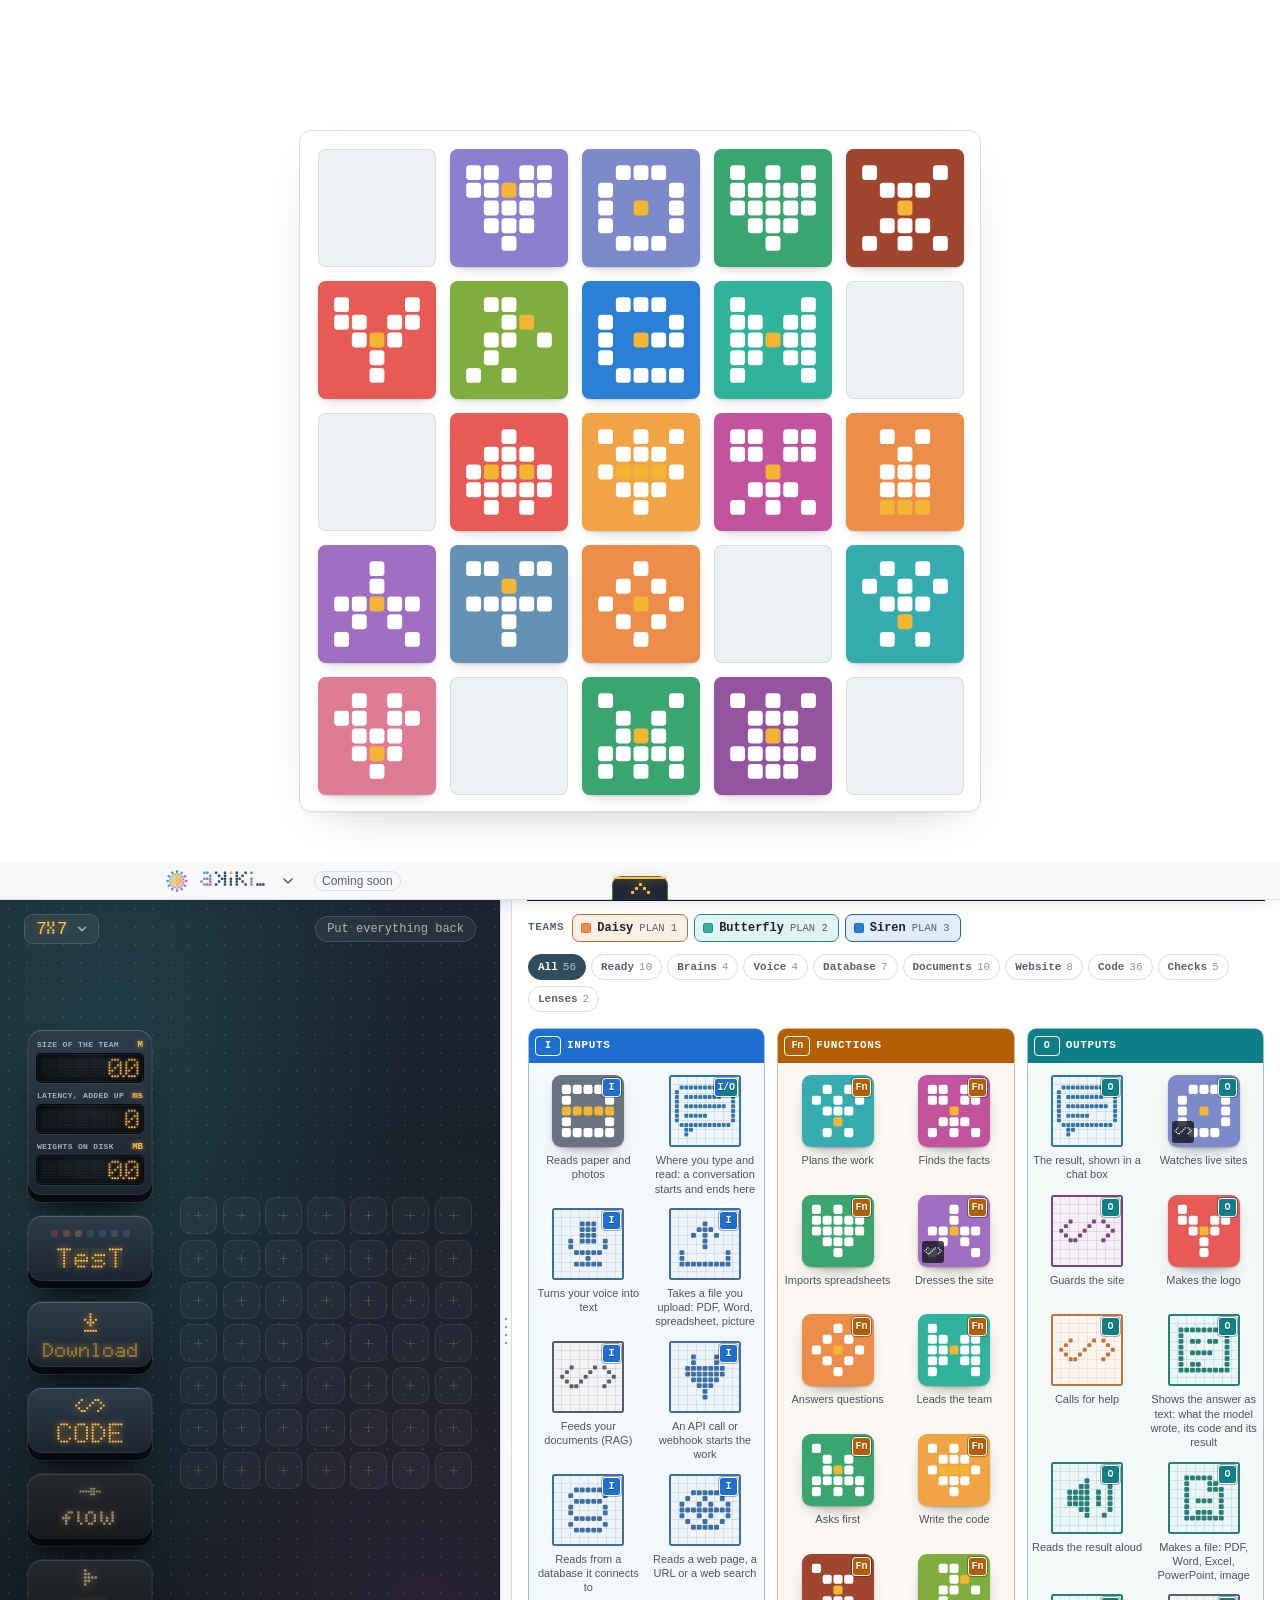
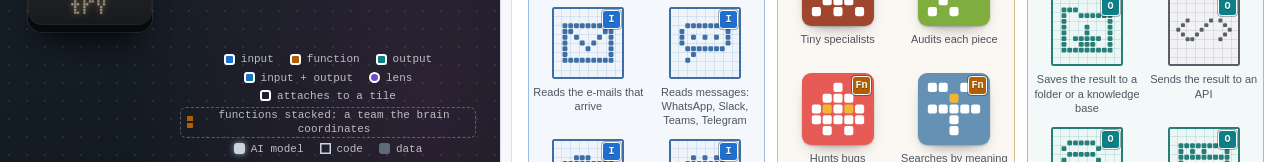
==== commit 95741149: "Workbench gains Try it: on a passing Chat window, Daisy and Text output chain the TRY key opens a ch" ====
--- a/public/index.html
+++ b/public/index.html
@@ -10,9 +10,9 @@
   <script src="switch.js?v=4" defer></script>
   <script src="snap.js?v=3" defer></script>
   <script src="home.js?v=4" defer></script>
-  <script src="tiles.js?v=12" defer></script>
-  <script src="workbench.js?v=19" defer></script>
-  <link rel="stylesheet" href="style.css?v=70">
+  <script src="tiles.js?v=13" defer></script>
+  <script src="workbench.js?v=20" defer></script>
+  <link rel="stylesheet" href="style.css?v=71">
 </head>
 <body class="home">
   <div class="drift" aria-hidden="true"><i style="--x:45.2vw;--y:56.0vh;--s:96px;--c:#fcede2;--dx:-47px;--dy:58px;--t:472s;--p:-660s"></i><i style="--x:97.1vw;--y:5.3vh;--s:96px;--c:#fcede2;--dx:59px;--dy:-16px;--t:492s;--p:-969s"></i><i style="--x:97.6vw;--y:99.3vh;--s:96px;--c:#e6eef3;--dx:-39px;--dy:-58px;--t:557s;--p:-554s"></i><i style="--x:0.4vw;--y:95.8vh;--s:96px;--c:#dff2f2;--dx:11px;--dy:-73px;--t:478s;--p:-717s"></i><i style="--x:2.1vw;--y:5.8vh;--s:96px;--c:#fcede2;--dx:-55px;--dy:-74px;--t:308s;--p:-100s"></i><i style="--x:58.2vw;--y:0.3vh;--s:64px;--c:#f2e9f4;--dx:94px;--dy:-19px;--t:355s;--p:-273s"></i><i style="--x:78.4vw;--y:55.1vh;--s:64px;--c:#ecebf7;--dx:-86px;--dy:29px;--t:462s;--p:-193s"></i><i style="--x:62.4vw;--y:97.5vh;--s:64px;--c:#def3ef;--dx:35px;--dy:-39px;--t:357s;--p:-381s"></i><i style="--x:11.7vw;--y:50.7vh;--s:64px;--c:#dff2f2;--dx:121px;--dy:53px;--t:343s;--p:-464s"></i><i style="--x:31.7vw;--y:97.8vh;--s:64px;--c:#f0e8f5;--dx:-109px;--dy:-85px;--t:532s;--p:-298s"></i><i style="--x:30.6vw;--y:4.5vh;--s:64px;--c:#f0e8f5;--dx:-26px;--dy:60px;--t:507s;--p:-582s"></i><i style="--x:99.6vw;--y:62.8vh;--s:64px;--c:#f2e9f4;--dx:29px;--dy:78px;--t:413s;--p:-239s"></i><i style="--x:61.6vw;--y:36.2vh;--s:64px;--c:#dff2f2;--dx:-63px;--dy:31px;--t:392s;--p:-632s"></i><i style="--x:77.1vw;--y:14.6vh;--s:40px;--c:#fdf3de;--dx:-96px;--dy:6px;--t:311s;--p:-556s"></i><i style="--x:80.9vw;--y:84.8vh;--s:40px;--c:#dff2f2;--dx:-72px;--dy:109px;--t:337s;--p:-131s"></i><i style="--x:29.8vw;--y:37.4vh;--s:40px;--c:#eaecf7;--dx:115px;--dy:36px;--t:355s;--p:-562s"></i><i style="--x:27.3vw;--y:68.1vh;--s:40px;--c:#dff2f2;--dx:38px;--dy:-113px;--t:329s;--p:-173s"></i><i style="--x:100.0vw;--y:33.4vh;--s:40px;--c:#f2e9f4;--dx:73px;--dy:-5px;--t:446s;--p:-180s"></i><i style="--x:63.2vw;--y:68.9vh;--s:40px;--c:#fdf3de;--dx:59px;--dy:17px;--t:453s;--p:-656s"></i><i style="--x:44.9vw;--y:17.2vh;--s:40px;--c:#fdf3de;--dx:-31px;--dy:-80px;--t:321s;--p:-464s"></i><i style="--x:46.6vw;--y:85.1vh;--s:40px;--c:#eaecf7;--dx:-75px;--dy:-14px;--t:298s;--p:-469s"></i><i style="--x:16.8vw;--y:21.4vh;--s:22px;--c:#f2e9f4;--dx:64px;--dy:8px;--t:324s;--p:-418s"></i><i style="--x:16.1vw;--y:89.8vh;--s:22px;--c:#eaecf7;--dx:35px;--dy:40px;--t:386s;--p:-411s"></i><i style="--x:2.3vw;--y:30.4vh;--s:22px;--c:#e6eef3;--dx:33px;--dy:75px;--t:424s;--p:-555s"></i><i style="--x:0.0vw;--y:72.1vh;--s:22px;--c:#dff1e8;--dx:32px;--dy:54px;--t:540s;--p:-11s"></i><i style="--x:85.5vw;--y:32.7vh;--s:22px;--c:#e6eef3;--dx:45px;--dy:29px;--t:513s;--p:-141s"></i><i style="--x:88.8vw;--y:70.5vh;--s:22px;--c:#ecebf7;--dx:-93px;--dy:-41px;--t:505s;--p:-169s"></i><i style="--x:16.5vw;--y:1.8vh;--s:22px;--c:#e6eef3;--dx:-126px;--dy:-18px;--t:368s;--p:-601s"></i><i style="--x:42.0vw;--y:36.9vh;--s:22px;--c:#ecebf7;--dx:52px;--dy:55px;--t:423s;--p:-360s"></i><i style="--x:12.5vw;--y:72.0vh;--s:22px;--c:#def3ef;--dx:-47px;--dy:115px;--t:303s;--p:-118s"></i></div>
@@ -92,6 +92,21 @@
         <div class="field-head"><span class="field-title">template field</span><button class="field-clear" type="button">Put everything back</button></div>
         <div class="field-grid" role="grid" aria-label="Squares for the tiles"></div>
         <div class="field-keys">
+          <div class="meters">
+            <div class="meter" data-meter="size">
+              <span class="meter-label">Size of the team</span>
+              <div class="meter-row"><div class="screen"><canvas aria-hidden="true"></canvas><span class="sr-only" aria-live="polite"></span></div><span class="unit">M</span></div>
+            </div>
+            <div class="meter" data-meter="latency">
+              <span class="meter-label">Latency, added up</span>
+              <div class="meter-row"><div class="screen"><canvas aria-hidden="true"></canvas><span class="sr-only" aria-live="polite"></span></div><span class="unit">ms</span></div>
+            </div>
+            <div class="meter" data-meter="weights">
+              <span class="meter-label">Weights on disk</span>
+              <div class="meter-row"><div class="screen"><canvas aria-hidden="true"></canvas><span class="sr-only" aria-live="polite"></span></div><span class="unit">MB</span></div>
+            </div>
+            <p class="meter-note" hidden></p>
+          </div>
           <button class="key key-test" type="button" aria-label="Test"><span class="key-face"><span class="key-leds" aria-hidden="true"><i></i><i></i><i></i><i></i><i></i><i></i><i></i></span><svg class="key-label" viewBox="0 0 23 7" aria-hidden="true"><path class="off" d="M0.5 1.5h0M1.5 1.5h0M3.5 1.5h0M4.5 1.5h0M0.5 2.5h0M1.5 2.5h0M3.5 2.5h0M4.5 2.5h0M0.5 3.5h0M1.5 3.5h0M3.5 3.5h0M4.5 3.5h0M0.5 4.5h0M1.5 4.5h0M3.5 4.5h0M4.5 4.5h0M0.5 5.5h0M1.5 5.5h0M3.5 5.5h0M4.5 5.5h0M0.5 6.5h0M1.5 6.5h0M3.5 6.5h0M4.5 6.5h0M6.5 0.5h0M7.5 0.5h0M8.5 0.5h0M9.5 0.5h0M10.5 0.5h0M6.5 1.5h0M7.5 1.5h0M8.5 1.5h0M9.5 1.5h0M10.5 1.5h0M6.5 2.5h0M10.5 2.5h0M7.5 3.5h0M8.5 3.5h0M9.5 3.5h0M7.5 5.5h0M8.5 5.5h0M9.5 5.5h0M10.5 5.5h0M6.5 6.5h0M10.5 6.5h0M12.5 0.5h0M13.5 0.5h0M14.5 0.5h0M15.5 0.5h0M16.5 0.5h0M12.5 1.5h0M13.5 1.5h0M14.5 1.5h0M15.5 1.5h0M16.5 1.5h0M12.5 2.5h0M13.5 3.5h0M14.5 3.5h0M15.5 3.5h0M16.5 3.5h0M12.5 4.5h0M16.5 4.5h0M12.5 5.5h0M13.5 5.5h0M14.5 5.5h0M15.5 5.5h0M16.5 6.5h0M18.5 1.5h0M19.5 1.5h0M21.5 1.5h0M22.5 1.5h0M18.5 2.5h0M19.5 2.5h0M21.5 2.5h0M22.5 2.5h0M18.5 3.5h0M19.5 3.5h0M21.5 3.5h0M22.5 3.5h0M18.5 4.5h0M19.5 4.5h0M21.5 4.5h0M22.5 4.5h0M18.5 5.5h0M19.5 5.5h0M21.5 5.5h0M22.5 5.5h0M18.5 6.5h0M19.5 6.5h0M21.5 6.5h0M22.5 6.5h0"/><path d="M0.5 0.5h0M1.5 0.5h0M2.5 0.5h0M3.5 0.5h0M4.5 0.5h0M2.5 1.5h0M2.5 2.5h0M2.5 3.5h0M2.5 4.5h0M2.5 5.5h0M2.5 6.5h0M7.5 2.5h0M8.5 2.5h0M9.5 2.5h0M6.5 3.5h0M10.5 3.5h0M6.5 4.5h0M7.5 4.5h0M8.5 4.5h0M9.5 4.5h0M10.5 4.5h0M6.5 5.5h0M7.5 6.5h0M8.5 6.5h0M9.5 6.5h0M13.5 2.5h0M14.5 2.5h0M15.5 2.5h0M16.5 2.5h0M12.5 3.5h0M13.5 4.5h0M14.5 4.5h0M15.5 4.5h0M16.5 5.5h0M12.5 6.5h0M13.5 6.5h0M14.5 6.5h0M15.5 6.5h0M18.5 0.5h0M19.5 0.5h0M20.5 0.5h0M21.5 0.5h0M22.5 0.5h0M20.5 1.5h0M20.5 2.5h0M20.5 3.5h0M20.5 4.5h0M20.5 5.5h0M20.5 6.5h0"/></svg></span></button>
           <button class="key key-download" type="button" aria-label="Download"><span class="key-face"><svg class="key-icon" viewBox="0 0 19 27" aria-hidden="true"><rect x="8" y="0" width="3" height="3" rx=".8"/><rect x="8" y="4" width="3" height="3" rx=".8"/><rect x="0" y="8" width="3" height="3" rx=".8"/><rect x="8" y="8" width="3" height="3" rx=".8"/><rect x="16" y="8" width="3" height="3" rx=".8"/><rect x="4" y="12" width="3" height="3" rx=".8"/><rect x="8" y="12" width="3" height="3" rx=".8"/><rect x="12" y="12" width="3" height="3" rx=".8"/><rect x="8" y="16" width="3" height="3" rx=".8"/><rect x="0" y="24" width="3" height="3" rx=".8"/><rect x="4" y="24" width="3" height="3" rx=".8"/><rect x="8" y="24" width="3" height="3" rx=".8"/><rect x="12" y="24" width="3" height="3" rx=".8"/><rect x="16" y="24" width="3" height="3" rx=".8"/></svg><svg class="key-label" viewBox="0 0 47 7" aria-hidden="true"><path class="off" d="M3.5 0.5h0M4.5 0.5h0M1.5 1.5h0M2.5 1.5h0M4.5 1.5h0M1.5 2.5h0M2.5 2.5h0M3.5 2.5h0M1.5 3.5h0M2.5 3.5h0M3.5 3.5h0M1.5 4.5h0M2.5 4.5h0M3.5 4.5h0M1.5 5.5h0M2.5 5.5h0M4.5 5.5h0M3.5 6.5h0M4.5 6.5h0M6.5 0.5h0M7.5 0.5h0M8.5 0.5h0M9.5 0.5h0M10.5 0.5h0M6.5 1.5h0M7.5 1.5h0M8.5 1.5h0M9.5 1.5h0M10.5 1.5h0M6.5 2.5h0M10.5 2.5h0M7.5 3.5h0M8.5 3.5h0M9.5 3.5h0M7.5 4.5h0M8.5 4.5h0M9.5 4.5h0M7.5 5.5h0M8.5 5.5h0M9.5 5.5h0M6.5 6.5h0M10.5 6.5h0M12.5 0.5h0M13.5 0.5h0M14.5 0.5h0M15.5 0.5h0M16.5 0.5h0M12.5 1.5h0M13.5 1.5h0M14.5 1.5h0M15.5 1.5h0M16.5 1.5h0M13.5 2.5h0M14.5 2.5h0M15.5 2.5h0M13.5 3.5h0M14.5 3.5h0M15.5 3.5h0M13.5 4.5h0M15.5 4.5h0M13.5 5.5h0M15.5 5.5h0M12.5 6.5h0M14.5 6.5h0M16.5 6.5h0M18.5 0.5h0M19.5 0.5h0M20.5 0.5h0M21.5 0.5h0M22.5 0.5h0M18.5 1.5h0M19.5 1.5h0M20.5 1.5h0M21.5 1.5h0M22.5 1.5h0M19.5 2.5h0M22.5 2.5h0M20.5 3.5h0M21.5 3.5h0M19.5 4.5h0M20.5 4.5h0M21.5 4.5h0M19.5 5.5h0M20.5 5.5h0M21.5 5.5h0M19.5 6.5h0M20.5 6.5h0M21.5 6.5h0M24.5 0.5h0M27.5 0.5h0M28.5 0.5h0M24.5 1.5h0M25.5 1.5h0M27.5 1.5h0M28.5 1.5h0M24.5 2.5h0M25.5 2.5h0M27.5 2.5h0M28.5 2.5h0M24.5 3.5h0M25.5 3.5h0M27.5 3.5h0M28.5 3.5h0M24.5 4.5h0M25.5 4.5h0M27.5 4.5h0M28.5 4.5h0M24.5 5.5h0M25.5 5.5h0M27.5 5.5h0M28.5 5.5h0M24.5 6.5h0M28.5 6.5h0M30.5 0.5h0M31.5 0.5h0M32.5 0.5h0M33.5 0.5h0M34.5 0.5h0M30.5 1.5h0M31.5 1.5h0M32.5 1.5h0M33.5 1.5h0M34.5 1.5h0M30.5 2.5h0M34.5 2.5h0M31.5 3.5h0M32.5 3.5h0M33.5 3.5h0M31.5 4.5h0M32.5 4.5h0M33.5 4.5h0M31.5 5.5h0M32.5 5.5h0M33.5 5.5h0M30.5 6.5h0M34.5 6.5h0M36.5 0.5h0M37.5 0.5h0M38.5 0.5h0M39.5 0.5h0M40.5 0.5h0M36.5 1.5h0M37.5 1.5h0M38.5 1.5h0M39.5 1.5h0M40.5 1.5h0M36.5 2.5h0M40.5 2.5h0M36.5 3.5h0M37.5 3.5h0M38.5 3.5h0M39.5 3.5h0M36.5 4.5h0M37.5 5.5h0M38.5 5.5h0M39.5 5.5h0M36.5 6.5h0M42.5 0.5h0M43.5 0.5h0M44.5 0.5h0M45.5 0.5h0M42.5 1.5h0M43.5 1.5h0M44.5 1.5h0M45.5 1.5h0M42.5 2.5h0M45.5 2.5h0M43.5 3.5h0M44.5 3.5h0M43.5 4.5h0M44.5 4.5h0M45.5 4.5h0M43.5 5.5h0M44.5 5.5h0M45.5 5.5h0M42.5 6.5h0"/><path d="M0.5 0.5h0M1.5 0.5h0M2.5 0.5h0M0.5 1.5h0M3.5 1.5h0M0.5 2.5h0M4.5 2.5h0M0.5 3.5h0M4.5 3.5h0M0.5 4.5h0M4.5 4.5h0M0.5 5.5h0M3.5 5.5h0M0.5 6.5h0M1.5 6.5h0M2.5 6.5h0M7.5 2.5h0M8.5 2.5h0M9.5 2.5h0M6.5 3.5h0M10.5 3.5h0M6.5 4.5h0M10.5 4.5h0M6.5 5.5h0M10.5 5.5h0M7.5 6.5h0M8.5 6.5h0M9.5 6.5h0M12.5 2.5h0M16.5 2.5h0M12.5 3.5h0M16.5 3.5h0M12.5 4.5h0M14.5 4.5h0M16.5 4.5h0M12.5 5.5h0M14.5 5.5h0M16.5 5.5h0M13.5 6.5h0M15.5 6.5h0M18.5 2.5h0M20.5 2.5h0M21.5 2.5h0M18.5 3.5h0M19.5 3.5h0M22.5 3.5h0M18.5 4.5h0M22.5 4.5h0M18.5 5.5h0M22.5 5.5h0M18.5 6.5h0M22.5 6.5h0M25.5 0.5h0M26.5 0.5h0M26.5 1.5h0M26.5 2.5h0M26.5 3.5h0M26.5 4.5h0M26.5 5.5h0M25.5 6.5h0M26.5 6.5h0M27.5 6.5h0M31.5 2.5h0M32.5 2.5h0M33.5 2.5h0M30.5 3.5h0M34.5 3.5h0M30.5 4.5h0M34.5 4.5h0M30.5 5.5h0M34.5 5.5h0M31.5 6.5h0M32.5 6.5h0M33.5 6.5h0M37.5 2.5h0M38.5 2.5h0M39.5 2.5h0M40.5 3.5h0M37.5 4.5h0M38.5 4.5h0M39.5 4.5h0M40.5 4.5h0M36.5 5.5h0M40.5 5.5h0M37.5 6.5h0M38.5 6.5h0M39.5 6.5h0M40.5 6.5h0M46.5 0.5h0M46.5 1.5h0M43.5 2.5h0M44.5 2.5h0M46.5 2.5h0M42.5 3.5h0M45.5 3.5h0M46.5 3.5h0M42.5 4.5h0M46.5 4.5h0M42.5 5.5h0M46.5 5.5h0M43.5 6.5h0M44.5 6.5h0M45.5 6.5h0M46.5 6.5h0"/></svg><svg class="key-label key-soon" viewBox="0 0 23 7" aria-hidden="true"><path class="off" d="M0.5 0.5h0M1.5 0.5h0M2.5 0.5h0M3.5 0.5h0M4.5 0.5h0M0.5 1.5h0M1.5 1.5h0M2.5 1.5h0M3.5 1.5h0M4.5 1.5h0M0.5 2.5h0M1.5 3.5h0M2.5 3.5h0M3.5 3.5h0M4.5 3.5h0M0.5 4.5h0M4.5 4.5h0M0.5 5.5h0M1.5 5.5h0M2.5 5.5h0M3.5 5.5h0M4.5 6.5h0M6.5 0.5h0M7.5 0.5h0M8.5 0.5h0M9.5 0.5h0M10.5 0.5h0M6.5 1.5h0M7.5 1.5h0M8.5 1.5h0M9.5 1.5h0M10.5 1.5h0M6.5 2.5h0M10.5 2.5h0M7.5 3.5h0M8.5 3.5h0M9.5 3.5h0M7.5 4.5h0M8.5 4.5h0M9.5 4.5h0M7.5 5.5h0M8.5 5.5h0M9.5 5.5h0M6.5 6.5h0M10.5 6.5h0M12.5 0.5h0M13.5 0.5h0M14.5 0.5h0M15.5 0.5h0M16.5 0.5h0M12.5 1.5h0M13.5 1.5h0M14.5 1.5h0M15.5 1.5h0M16.5 1.5h0M12.5 2.5h0M16.5 2.5h0M13.5 3.5h0M14.5 3.5h0M15.5 3.5h0M13.5 4.5h0M14.5 4.5h0M15.5 4.5h0M13.5 5.5h0M14.5 5.5h0M15.5 5.5h0M12.5 6.5h0M16.5 6.5h0M18.5 0.5h0M19.5 0.5h0M20.5 0.5h0M21.5 0.5h0M22.5 0.5h0M18.5 1.5h0M19.5 1.5h0M20.5 1.5h0M21.5 1.5h0M22.5 1.5h0M19.5 2.5h0M22.5 2.5h0M20.5 3.5h0M21.5 3.5h0M19.5 4.5h0M20.5 4.5h0M21.5 4.5h0M19.5 5.5h0M20.5 5.5h0M21.5 5.5h0M19.5 6.5h0M20.5 6.5h0M21.5 6.5h0"/><path d="M1.5 2.5h0M2.5 2.5h0M3.5 2.5h0M4.5 2.5h0M0.5 3.5h0M1.5 4.5h0M2.5 4.5h0M3.5 4.5h0M4.5 5.5h0M0.5 6.5h0M1.5 6.5h0M2.5 6.5h0M3.5 6.5h0M7.5 2.5h0M8.5 2.5h0M9.5 2.5h0M6.5 3.5h0M10.5 3.5h0M6.5 4.5h0M10.5 4.5h0M6.5 5.5h0M10.5 5.5h0M7.5 6.5h0M8.5 6.5h0M9.5 6.5h0M13.5 2.5h0M14.5 2.5h0M15.5 2.5h0M12.5 3.5h0M16.5 3.5h0M12.5 4.5h0M16.5 4.5h0M12.5 5.5h0M16.5 5.5h0M13.5 6.5h0M14.5 6.5h0M15.5 6.5h0M18.5 2.5h0M20.5 2.5h0M21.5 2.5h0M18.5 3.5h0M19.5 3.5h0M22.5 3.5h0M18.5 4.5h0M22.5 4.5h0M18.5 5.5h0M22.5 5.5h0M18.5 6.5h0M22.5 6.5h0"/></svg></span></button>
           <button class="key key-code" type="button" aria-label="Code" aria-expanded="false" aria-controls="code-panel"><span class="key-face"><svg class="key-icon is-wide" viewBox="0 0 43 19" aria-hidden="true"><rect x="8" y="0" width="3" height="3" rx=".8"/><rect x="4" y="4" width="3" height="3" rx=".8"/><rect x="0" y="8" width="3" height="3" rx=".8"/><rect x="4" y="12" width="3" height="3" rx=".8"/><rect x="8" y="16" width="3" height="3" rx=".8"/><rect x="28" y="0" width="3" height="3" rx=".8"/><rect x="24" y="4" width="3" height="3" rx=".8"/><rect x="20" y="8" width="3" height="3" rx=".8"/><rect x="16" y="12" width="3" height="3" rx=".8"/><rect x="12" y="16" width="3" height="3" rx=".8"/><rect x="32" y="0" width="3" height="3" rx=".8"/><rect x="36" y="4" width="3" height="3" rx=".8"/><rect x="40" y="8" width="3" height="3" rx=".8"/><rect x="36" y="12" width="3" height="3" rx=".8"/><rect x="32" y="16" width="3" height="3" rx=".8"/></svg><svg class="key-label" viewBox="0 0 23 7" aria-hidden="true"><path class="off" d="M0.5 0.5h0M4.5 0.5h0M1.5 1.5h0M2.5 1.5h0M3.5 1.5h0M1.5 2.5h0M2.5 2.5h0M3.5 2.5h0M4.5 2.5h0M1.5 3.5h0M2.5 3.5h0M3.5 3.5h0M4.5 3.5h0M1.5 4.5h0M2.5 4.5h0M3.5 4.5h0M4.5 4.5h0M1.5 5.5h0M2.5 5.5h0M3.5 5.5h0M0.5 6.5h0M4.5 6.5h0M6.5 0.5h0M10.5 0.5h0M7.5 1.5h0M8.5 1.5h0M9.5 1.5h0M7.5 2.5h0M8.5 2.5h0M9.5 2.5h0M7.5 3.5h0M8.5 3.5h0M9.5 3.5h0M7.5 4.5h0M8.5 4.5h0M9.5 4.5h0M7.5 5.5h0M8.5 5.5h0M9.5 5.5h0M6.5 6.5h0M10.5 6.5h0M15.5 0.5h0M16.5 0.5h0M13.5 1.5h0M14.5 1.5h0M16.5 1.5h0M13.5 2.5h0M14.5 2.5h0M15.5 2.5h0M13.5 3.5h0M14.5 3.5h0M15.5 3.5h0M13.5 4.5h0M14.5 4.5h0M15.5 4.5h0M13.5 5.5h0M14.5 5.5h0M16.5 5.5h0M15.5 6.5h0M16.5 6.5h0M19.5 1.5h0M20.5 1.5h0M21.5 1.5h0M22.5 1.5h0M19.5 2.5h0M20.5 2.5h0M21.5 2.5h0M22.5 2.5h0M22.5 3.5h0M19.5 4.5h0M20.5 4.5h0M21.5 4.5h0M22.5 4.5h0M19.5 5.5h0M20.5 5.5h0M21.5 5.5h0M22.5 5.5h0"/><path d="M1.5 0.5h0M2.5 0.5h0M3.5 0.5h0M0.5 1.5h0M4.5 1.5h0M0.5 2.5h0M0.5 3.5h0M0.5 4.5h0M0.5 5.5h0M4.5 5.5h0M1.5 6.5h0M2.5 6.5h0M3.5 6.5h0M7.5 0.5h0M8.5 0.5h0M9.5 0.5h0M6.5 1.5h0M10.5 1.5h0M6.5 2.5h0M10.5 2.5h0M6.5 3.5h0M10.5 3.5h0M6.5 4.5h0M10.5 4.5h0M6.5 5.5h0M10.5 5.5h0M7.5 6.5h0M8.5 6.5h0M9.5 6.5h0M12.5 0.5h0M13.5 0.5h0M14.5 0.5h0M12.5 1.5h0M15.5 1.5h0M12.5 2.5h0M16.5 2.5h0M12.5 3.5h0M16.5 3.5h0M12.5 4.5h0M16.5 4.5h0M12.5 5.5h0M15.5 5.5h0M12.5 6.5h0M13.5 6.5h0M14.5 6.5h0M18.5 0.5h0M19.5 0.5h0M20.5 0.5h0M21.5 0.5h0M22.5 0.5h0M18.5 1.5h0M18.5 2.5h0M18.5 3.5h0M19.5 3.5h0M20.5 3.5h0M21.5 3.5h0M18.5 4.5h0M18.5 5.5h0M18.5 6.5h0M19.5 6.5h0M20.5 6.5h0M21.5 6.5h0M22.5 6.5h0"/></svg></span></button>
@@ -111,21 +126,6 @@
             <div class="code-status"><span class="code-branch">main</span><span class="code-live">live</span><span class="code-pos">Ln 1, Col 1</span><span class="code-lang">Python</span><span class="code-count">no models</span></div>
           </section>
         </div>
-        <div class="meters">
-            <div class="meter" data-meter="size">
-              <span class="meter-label">Size of the team</span>
-              <div class="meter-row"><div class="screen"><canvas aria-hidden="true"></canvas><span class="sr-only" aria-live="polite"></span></div><span class="unit">M</span></div>
-            </div>
-            <div class="meter" data-meter="latency">
-              <span class="meter-label">Latency, added up</span>
-              <div class="meter-row"><div class="screen"><canvas aria-hidden="true"></canvas><span class="sr-only" aria-live="polite"></span></div><span class="unit">ms</span></div>
-            </div>
-            <div class="meter" data-meter="weights">
-              <span class="meter-label">Weights on disk</span>
-              <div class="meter-row"><div class="screen"><canvas aria-hidden="true"></canvas><span class="sr-only" aria-live="polite"></span></div><span class="unit">MB</span></div>
-            </div>
-            <p class="meter-note" hidden></p>
-        </div>
         <div class="filters" role="group" aria-label="Show the tiles" hidden></div>
         <div class="tray-scroll" data-head="3">
           <p class="filter-none" hidden>All of them are on the field.</p>
--- a/public/style.css
+++ b/public/style.css
@@ -1054,7 +1054,7 @@
   display: grid;
   place-items: center;
   min-width: 0;
-  padding: 52px 28px 28px 164px;   /* the keys stand in the left-hand margin */
+  padding: 52px 28px 28px 180px;   /* the screens and the keys stand in the left-hand margin (28 + 124 + 28) */
   overflow: hidden;
   background:
     radial-gradient(ellipse at 22% 18%, rgba(53, 173, 176, .18), transparent 55%),
@@ -1235,8 +1235,8 @@
    lettered, says its role: I an input (blue) takes the data in, Fn a function
    (amber) works on it, O an output (teal) gives the result, in the site's mono capitals (the pixel
    font is unicase, and these are capitals). The three share one badge: the same
-   square, size, edge and letters, only the colour and the letter change. A tile that can play two
-   roles is split in both colours and says both ("I/Fn", "I/O") in the panel; on the field it wears the
+   square, size, edge and letters, only the colour and the letter change. The Chat window, both an
+   input and an output, is split in both colours and says both in the panel; on the field it wears the
    one it plays (workbench.js sets data-badge and data-plays). An attachment (a brain, a database, a
    folder) keeps a small hollow square, the lens a small round mark. The badge has a white edge and a
    faint dark outline, so it reads on light and dark tiles alike; each role colour is above 4.5:1
@@ -1284,8 +1284,6 @@
   white-space: nowrap;
 }
 .wtile[data-role="both"]::before { background: linear-gradient(135deg, var(--role-start) 50%, var(--role-end) 50%); }
-.wtile[data-role="reader"] { --rc: var(--role-start); }
-.wtile[data-role="reader"]::before { background: linear-gradient(135deg, var(--role-start) 50%, var(--role-middle) 50%); }   /* a starter or a function */
 .wtile[data-role="attachment"]::before { background: transparent; }
 .wtile[data-role="lens"]::before { border-radius: 50%; background: var(--role-lens); }   /* a lens: a round mark */
 .wtile[data-plays="start"]::before { background: var(--role-start); }   /* on the field: the role it plays now */
@@ -1297,7 +1295,7 @@
 /* The live guide (workbench.js). The square under a just-placed or dragged tile glows softly green
    (it joins rightly) or red (it does not), with a tick or a cross so colour is not the only sign;
    the cross gives its reason when hovered or pressed. Ghosts: faint tiles in a free square, each
-   with one word, that a press places. A complete team marks its "start" and "end"; FLOW sends an
+   with one word, that a press places. A complete team marks its "input" and "output"; FLOW sends an
    arrow through it. */
 .cell.is-ok, .cell.is-target.is-ok { box-shadow: 0 0 0 2px rgba(63, 201, 128, .85), 0 0 20px rgba(63, 201, 128, .4); }
 .cell.is-bad, .cell.is-target.is-bad { box-shadow: 0 0 0 2px rgba(255, 107, 99, .9), 0 0 20px rgba(255, 90, 80, .4); }
@@ -1328,7 +1326,10 @@
 .flow-arrow.is-fix { border-left-color: #ff8a80; filter: drop-shadow(0 0 6px rgba(255, 110, 100, .95)); }   /* the fix round: the brain sends one function back to work */
 .flow-path line.is-fix { stroke: #ff8a80; stroke-dasharray: 8 5; filter: drop-shadow(0 0 4px rgba(255, 110, 100, .9)); }
 .key-word { font: 400 20px/1 "AKIKI Pixel", var(--mono); letter-spacing: .04em; text-shadow: 0 0 6px rgba(255, 170, 40, .85); }
-.key-flow.is-off .key-face { filter: saturate(.3) brightness(.7); }
+.key-flow.is-off .key-face, .key-try.is-off .key-face { filter: saturate(.3) brightness(.7); }
+.key-try[aria-expanded="true"] .key-face {   /* the chat open: the key glows, as CODE's does */
+  box-shadow: inset 0 1px 0 rgba(255, 255, 255, .17), inset 0 0 0 1px rgba(255, 193, 77, .6), 0 0 20px rgba(255, 170, 40, .3);
+}
 .key-flow.is-running .key-face { box-shadow: inset 0 1px 0 rgba(255, 255, 255, .17), inset 0 0 0 1px rgba(255, 193, 77, .6), 0 0 20px rgba(255, 170, 40, .3); }
 
 /* Three looks (tiles.js "kind"). An AI model is filled with its colour, rounded, and glows softly,
@@ -1421,17 +1422,17 @@
 @keyframes wrong-glow { to { box-shadow: 0 0 0 3px #ff6b63, 0 0 10px 2px rgba(255, 90, 80, .35); } }
 
 /* The colours' key, under the squares; and a short line the field says (an attachment with nowhere to go). */
-.field-legend { position: absolute; left: 164px; right: 24px; bottom: 6px; display: flex; flex-wrap: wrap; justify-content: center; gap: 4px 16px; color: rgba(255, 255, 255, .7); font: 11px/1.3 var(--mono); pointer-events: none; }
+.field-legend { position: absolute; left: 180px; right: 24px; bottom: 6px; display: flex; flex-wrap: wrap; justify-content: center; gap: 4px 16px; color: rgba(255, 255, 255, .7); font: 11px/1.3 var(--mono); pointer-events: none; }
 .field-legend span { display: inline-flex; align-items: center; gap: 6px; }
 .field-legend i { box-sizing: border-box; width: 11px; height: 11px; border: 2px solid #fff; border-radius: 3px; background: var(--role-middle); }   /* the role squares, as on the tiles */
 .field-legend [data-role="start"] i { background: var(--role-start); }
 .field-legend [data-role="end"] i { background: var(--role-end); }
-.field-legend [data-role="reader"] i { background: linear-gradient(135deg, var(--role-start) 50%, var(--role-middle) 50%); }
 .field-legend [data-role="both"] i { background: linear-gradient(135deg, var(--role-start) 50%, var(--role-end) 50%); }
 .field-legend [data-role="attachment"] i { background: transparent; }
 .field-legend [data-role="lens"] i { border-radius: 50%; background: var(--role-lens); }
 .field-tip { position: absolute; left: 50%; top: 46px; z-index: 8; max-width: min(460px, calc(100% - 32px)); margin: 0; padding: 7px 13px; border-radius: 10px; background: rgba(9, 13, 18, .92); box-shadow: 0 0 0 1px rgba(255, 193, 77, .5); color: #ffe2a8; font: 12px/1.4 var(--mono); text-align: center; transform: translateX(-50%); pointer-events: none; }
 .field-tip[hidden] { display: none; }
+@media (min-width: 701px) { .field-tip { left: calc(50% + 76px); max-width: min(460px, calc(100% - 196px)); } }   /* centred over the squares, clear of the screens and keys at the left */
 
 /* What TesT found, above the panel's tiles: the reason in one sentence and, when a tile is at
    fault, the "Fits here" filter showing only the tiles that could take its place. */
@@ -1449,17 +1450,58 @@
 
 /* The keys, at the field's left: dark keycaps with amber pixel letters, like the screens. TesT's
    row of lights, in the rainbow order of the version tabs, runs while a test runs and tells how it
-   ended. Download is not ready yet. CODE opens the code that joins the team, above the screens. */
+   ended. Download is not ready yet. CODE opens the code that joins the team, in the panel; TRY opens
+   the chat that asks Daisy for real (on a chain that passes TesT). The three screens stand ABOVE the
+   keys, on a plate of their own (Laurent, 2026-10-08: "I like the way the numbers look (the pixels).
+   Just make sure it fits and looks good in the context of the buttons"): same width, same face. */
 .field-keys {
   position: absolute;
   top: 50%;
   left: 28px;
   z-index: 3;
   display: grid;
-  gap: 18px;
-  width: 108px;
+  gap: 14px;
+  width: 124px;
   transform: translateY(-50%);
 }
+.field-keys .key { height: 72px; }   /* a little shorter than they were (82 px): the screens stand above them now */
+/* The screens' plate: a key's face that is not pressed, holding the three readouts; each readout is
+   its label with its unit at the right, over a screen the plate's full width (the canvas paints its
+   digits to whatever size the screen is, so the pixels stay as large as they were in the panel). */
+.field-keys .meters {
+  display: grid;
+  gap: 9px;
+  margin-bottom: 7px;   /* the plate's side, drawn under it as a key's is */
+  padding: 10px 9px 11px;
+  border: 0;
+  border-radius: 14px;
+  background: linear-gradient(#2e3c4a, #1b252f);
+  box-shadow: inset 0 1px 0 rgba(255, 255, 255, .17), inset 0 0 0 1px rgba(255, 255, 255, .06), 0 7px 0 #06090d, 0 7px 0 1px rgba(255, 255, 255, .07), 0 25px 30px -14px rgba(0, 0, 0, .95);
+}
+.field-keys .meter { display: grid; grid-template-columns: minmax(0, 1fr) auto; align-items: baseline; column-gap: 4px; row-gap: 4px; }
+.field-keys .meter-label { color: #9fb0bf; font-size: 8px; letter-spacing: .04em; white-space: nowrap; overflow: hidden; text-overflow: ellipsis; }
+.field-keys .meter-row { display: contents; }
+.field-keys .screen {
+  grid-column: 1 / -1;
+  grid-row: 2;
+  flex: none;
+  width: 100%;
+  height: 28px;
+  box-shadow: inset 0 0 0 1px rgba(255, 255, 255, .06), inset 0 2px 6px rgba(0, 0, 0, .65), 0 0 0 1px #06090d, 0 1px 0 1px rgba(255, 255, 255, .08);
+}
+.field-keys .unit { grid-column: 2; grid-row: 1; min-width: 0; color: #ffc14d; font: 700 9px/1 var(--mono); text-shadow: 0 0 5px rgba(255, 170, 40, .7); }
+.field-keys .meter-note {
+  display: -webkit-box;
+  overflow: hidden;
+  padding-top: 7px;
+  border-top: 1px solid rgba(255, 255, 255, .08);
+  color: #9fb0bf;
+  font-size: 10px;
+  line-height: 1.35;
+  -webkit-box-orient: vertical;
+  -webkit-line-clamp: 3;   /* the whole note in its title (workbench.js) */
+}
+.field-keys .meter-note[hidden] { display: none; }
 .key {
   position: relative;
   display: block;
@@ -1787,6 +1829,65 @@
   white-space: nowrap;
 }
 .code-status > span { flex: none; }
+
+/* Try it (workbench.js): the Text output, a chat in the panel's code look. What the visitor typed sits
+   at the right; Daisy's reply at the left: what she did in one sentence, her spec and the SQL in code
+   boxes, the rows under them (on the sample), her notes, and a quiet line with the request's id. */
+.try-wrap { display: grid; grid-template-rows: 0fr; padding: 0 16px; transition: grid-template-rows .45s cubic-bezier(.2, .8, .2, 1), padding .45s cubic-bezier(.2, .8, .2, 1); }
+.try-wrap.is-open { grid-template-rows: 1fr; padding: 14px 16px 2px; }
+.try { min-height: 0; overflow: hidden; border-radius: 10px; background: #0f151b; box-shadow: 0 0 0 1px rgba(15, 21, 27, .9), 0 14px 30px -16px rgba(15, 21, 27, .9); color: #c9d4de; font: 12px/18px var(--mono); }
+/* the bar, the tab and the close button as the code panel draws them, under names of the chat's own */
+.try-bar { display: flex; height: 32px; background: #161f28; box-shadow: inset 0 -1px #0a0f14; }
+.try-tab { position: relative; display: flex; align-items: center; gap: 7px; padding: 0 16px 0 13px; background: #0f151b; color: #e6edf3; }
+.try-tab::before { content: ""; position: absolute; inset: 0 0 auto; height: 2px; background: #ffc14d; box-shadow: 0 0 8px rgba(255, 170, 40, .7); }
+.try-badge { width: 11px; height: 10px; color: #ffc14d; }
+.try-close { display: grid; place-items: center; width: 34px; margin-left: auto; border: 0; background: none; color: #7d8b97; cursor: pointer; }
+.try-close svg { width: 10px; height: 10px; fill: none; stroke: currentColor; stroke-width: 1.5; stroke-linecap: round; }
+.try-close:hover { background: rgba(255, 255, 255, .06); color: #fff; }
+.try-close:focus-visible { outline: 2px solid #7fd6d8; outline-offset: -2px; }
+.try-model { align-self: center; margin-left: 10px; color: #75838f; font-size: 11px; }
+.try-log { display: flex; flex-direction: column; gap: 9px; height: clamp(170px, 30vh, 360px); padding: 12px 12px 8px; overflow: auto; overscroll-behavior: contain; }
+.try-log:focus-visible { outline: 2px solid #7fd6d8; outline-offset: -2px; }
+.try-msg { margin: 0; overflow-wrap: anywhere; }
+.try-msg.is-system { color: #8d9aa6; font-size: 11px; line-height: 16px; }
+.try-msg.is-system.is-bad { padding: 6px 9px; border-left: 2px solid #ff8077; border-radius: 3px; background: rgba(255, 107, 99, .08); color: #ffb3ad; }
+.try-msg.is-you { align-self: flex-end; max-width: 85%; padding: 6px 10px; border-radius: 10px 10px 2px 10px; background: #1f6fd1; color: #fff; white-space: pre-wrap; }
+.try-msg.is-you.is-tables { padding: 2px 8px; background: none; color: #7d8b97; font-size: 11px; }
+.try-msg.is-daisy { display: grid; gap: 6px; padding: 8px 10px 7px; border: 1px solid #22303c; border-radius: 10px 10px 10px 2px; background: #131c24; }
+.try-verdict { justify-self: start; padding: 0 7px; border-radius: 999px; background: rgba(58, 165, 111, .18); color: #7ee2ad; font: 700 10px/16px var(--mono); letter-spacing: .06em; text-transform: uppercase; }
+.try-verdict[data-verdict="ask-back"] { background: rgba(242, 182, 50, .16); color: #ffd27a; }
+.try-verdict[data-verdict="cannot"] { background: rgba(255, 107, 99, .14); color: #ffa39c; }
+.try-say { margin: 0; color: #e6edf3; }
+.try-note, .try-none, .try-meta { margin: 0; color: #8d9aa6; font-size: 11px; line-height: 16px; }
+.try-meta { color: #5f6d79; }
+.try-code { position: relative; }
+.try-code-label { display: block; margin-bottom: 2px; color: #ffc14d; font-size: 10px; letter-spacing: .06em; text-transform: uppercase; }
+.try-code pre { margin: 0; padding: 6px 8px; overflow-x: auto; border-radius: 6px; background: #0a0f14; color: #b8e3e4; font: 11px/16px var(--mono); white-space: pre-wrap; overflow-wrap: anywhere; }
+.try-rows { max-height: 180px; overflow: auto; border-radius: 6px; background: #0a0f14; }
+.try-rows table { width: 100%; border-collapse: collapse; font: 11px/16px var(--mono); }
+.try-rows th, .try-rows td { padding: 3px 8px; border-bottom: 1px solid #1b2630; text-align: left; white-space: nowrap; }
+.try-rows th { position: sticky; top: 0; background: #16202a; color: #ffc14d; font-weight: 400; }
+.try-rows td.is-null { color: #4c5a66; }
+.try-choice { display: grid; gap: 4px; padding: 6px 8px; border-left: 2px solid #f2b632; }
+.try-choice p { margin: 0; }
+.try-form { display: grid; gap: 7px; padding: 9px 12px 11px; border-top: 1px solid #1b2630; background: #121a21; }
+.try-tables { margin: 0; color: #8d9aa6; font-size: 11px; line-height: 16px; }
+.try-samples { display: flex; flex-wrap: wrap; gap: 5px; }
+.try-sample { padding: 2px 8px; border: 1px solid #2a3946; border-radius: 999px; background: #0f151b; color: #b8c4cf; font: 11px/16px var(--mono); cursor: pointer; }
+.try-sample:hover { border-color: #ffc14d; color: #ffd98a; }
+.try-ask { display: block; }
+.try-text, .try-paste-text { box-sizing: border-box; display: block; width: 100%; padding: 7px 9px; border: 1px solid #2a3946; border-radius: 8px; background: #0a0f14; color: #e6edf3; font: 12px/18px var(--mono); resize: vertical; }
+.try-text:focus, .try-paste-text:focus { border-color: #7fd6d8; outline: none; box-shadow: 0 0 0 2px rgba(127, 214, 216, .25); }
+.try-paste summary { color: #b8c4cf; font-size: 11px; cursor: pointer; }
+.try-paste summary:focus-visible { outline: 2px solid #7fd6d8; outline-offset: 2px; }
+.try-help { margin: 6px 0; color: #8d9aa6; font-size: 11px; line-height: 16px; }
+.try-help b { color: #ffd98a; font-weight: 400; }
+.try-row { display: flex; align-items: center; justify-content: flex-end; gap: 10px; }
+.try-state { margin-right: auto; color: #8d9aa6; font-size: 11px; }
+.try-send { flex: none; width: auto; padding: 5px 16px; border: 0; border-radius: 8px; background: #ffc14d; color: #1b252f; font: 700 12px/18px var(--mono); letter-spacing: .04em; cursor: pointer; }
+.try-send:hover { filter: brightness(1.08); }
+.try-send:disabled { background: #3a4651; color: #7d8b97; cursor: default; filter: none; }
+.try-send:focus-visible, .try-sample:focus-visible { outline: 2px solid #7fd6d8; outline-offset: 2px; }
 .code-branch::before {   /* a branch */
   content: "";
   display: inline-block;
@@ -1840,16 +1941,46 @@
   .bench-tabs { padding: 0 12px; }
   .splitter { display: none; }
   .field { padding: 48px 12px 16px; row-gap: 18px; }
-  .field-keys { position: static; grid-template-columns: repeat(4, minmax(0, 112px)); gap: 12px; width: 100%; justify-content: center; transform: none; }   /* under the squares, side by side */
+  .field-keys { position: static; grid-template-columns: repeat(5, minmax(0, 96px)); gap: 8px; width: 100%; justify-content: center; transform: none; }   /* under the squares, side by side */
   .key { height: 72px; }
+  .field-keys .meters { grid-column: 1 / -1; grid-template-columns: repeat(3, minmax(0, 1fr)); column-gap: 10px; margin-bottom: 11px; }   /* the plate over the whole row of keys, its screens side by side */
+  .field-keys .meter-note { grid-column: 1 / -1; }
+  .key-label { max-width: calc(100% - 8px); }
+  .key-leds { gap: 3px; }   /* five keys in a row: the lights fit inside TesT */
+  .key-leds i { width: 5px; height: 5px; }
+  .field-keys .meter-label { font-size: 7.5px; letter-spacing: .02em; }   /* the three labels side by side on a 360 px phone */
   .tray-scroll { overflow: visible; }
   .screen { flex-basis: calc((100% - 47.4px) / 2); }   /* the panel is the page's width here */
   .tray-cols { grid-template-columns: minmax(0, 1fr); }   /* the three groups stacked, each two tiles wide */
   .field-legend { position: static; gap: 4px 12px; }
 }
+@media (min-width: 701px) and (max-height: 860px) {   /* a short screen: the plate and five keys still fit */
+  .field-keys { gap: 10px; }
+  .field-keys .key { height: 58px; }
+  .key-face { gap: 6px; }
+}
+@media (min-width: 701px) and (max-height: 780px) {
+  .field-keys { gap: 8px; }
+  .field-keys .key { height: 50px; }
+  .key-face { gap: 4px; }
+  .key-label { height: 15px; }
+  .key-icon { height: 14px; }
+  .key-icon.is-wide { height: 10px; }
+  .key-word { font-size: 16px; }
+  .field-keys .meters { gap: 6px; padding: 8px 9px 9px; }
+  .field-keys .screen { height: 24px; }
+}
+@media (min-width: 701px) and (max-height: 660px) {
+  .field-keys { gap: 6px; }
+  .field-keys .key { height: 42px; }
+  .key-face { inset: 0 0 5px; flex-direction: row; gap: 6px; }   /* icon and word side by side */
+  .key-test .key-face { flex-direction: column; gap: 3px; }   /* its lights stay over its word */
+  .key-test .key-label { height: 13px; }
+  .field-keys .meter-note { -webkit-line-clamp: 2; }
+}
 @media (prefers-reduced-motion: reduce) {
   .cell.is-target.is-magnet, .joint.is-new, .screen.is-changing, .key-test .key-leds i, .is-writing .code-live::before, .cell .wtile.is-wrong { animation: none; }
-  .code-wrap { transition: none; }
+  .code-wrap, .try-wrap { transition: none; }
   .wtile.is-dragging, .wtile svg { transition: none; }
   .wtile[data-kind] svg { animation: none !important; }
   .joint.is-keyed.is-new, .joint.is-lens.is-new { animation: none; }
@@ -2001,3 +2132,51 @@
   .bp-icon { width: 24px; height: 24px; }
   .bp-fig { display: none; }
 }
+
+/* The sections, told apart at a glance (Laurent, 2026-10-07: "make sure that the separations between
+   sections (input, functions and output) is clear"): each of Inputs, Functions and Outputs is its own
+   panel, tinted with its role's colour (the badges' blue, amber, teal) and edged in it, under a heading
+   bar in that colour carrying the section's letter (I, Fn, O), with a gutter between the panels. The
+   add-ons (lenses, skills, brains, data) sit below in an area of their own, under a rule and a heading.
+   The text on the tints stays above 4.5:1 (muted ink on a 5% tint, white on each role colour). */
+.tray-col { --sc: var(--role-middle); }
+.tray-col[data-section="starters"] { --sc: var(--role-start); }
+.tray-col[data-section="outputs"] { --sc: var(--role-end); }
+.tray-cols { gap: 14px 12px; margin-top: 10px; }
+.tray-col {
+  padding: 0 4px 12px;
+  border: 1.5px solid color-mix(in srgb, var(--sc) 45%, #fff);
+  border-radius: 10px;
+  background: color-mix(in srgb, var(--sc) 5%, #fff);
+  transition: box-shadow .15s, background-color .15s;
+}
+.tray-col > .tray-head {
+  display: flex;
+  align-items: center;
+  gap: 6px;
+  margin: 0 -4px 12px;
+  padding: 7px 6px;
+  border-radius: 8px 8px 0 0;
+  background: var(--sc);
+  color: #fff;
+  letter-spacing: .06em;
+}
+.tray-col > .tray-head::before {   /* the section's letter, as on its tiles' badges */
+  content: attr(data-badge);
+  display: inline-grid;
+  place-items: center;
+  min-width: 18px;
+  height: 18px;
+  padding: 0 3px;
+  border: 1.5px solid #fff;
+  border-radius: 4px;
+  font: 700 10px/1 var(--mono);
+  letter-spacing: -.02em;
+  text-transform: none;
+}
+.tray-col .tray-slot .sq { background: #fff; }
+.tray-col .tray-grid { column-gap: 6px; }
+.tray-col .cap { color: #4d5661; }
+.tray-addons { margin-top: 20px; padding-top: 4px; border-top: 2px solid var(--border); }
+.tray-addons-head { margin: 10px 0 0; color: var(--fg); font: 700 12px/1.2 var(--mono); letter-spacing: .06em; text-transform: uppercase; }
+.tray-addons-head span { color: var(--fg-muted); font-weight: 400; letter-spacing: 0; text-transform: none; }
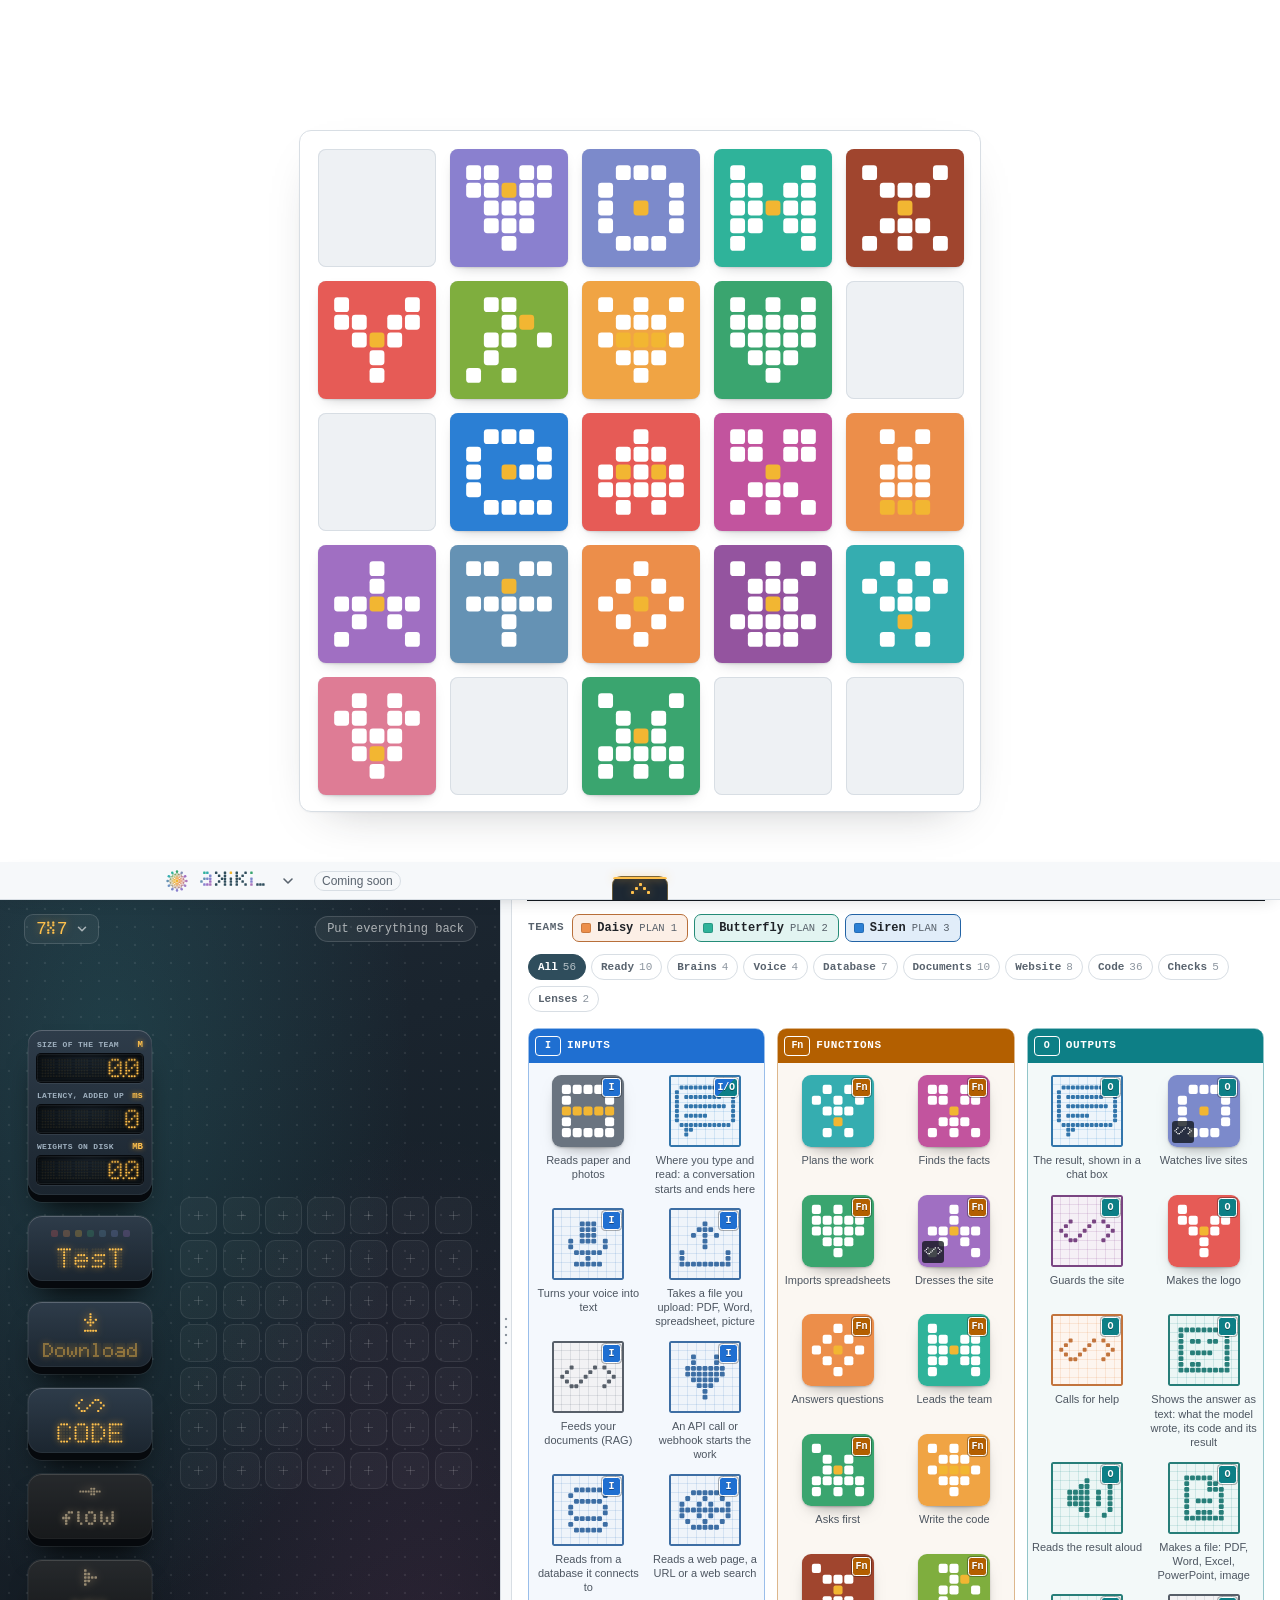
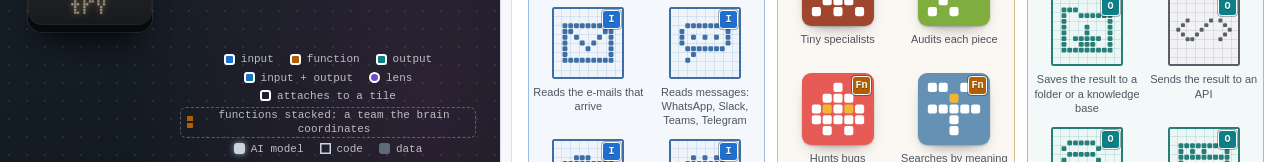
==== commit 4f1663e6: "Try it becomes a pull design: the page files its question with gate.php, which mints the ticket into" ====
--- a/public/index.html
+++ b/public/index.html
@@ -11,7 +11,7 @@
   <script src="snap.js?v=3" defer></script>
   <script src="home.js?v=4" defer></script>
   <script src="tiles.js?v=13" defer></script>
-  <script src="workbench.js?v=20" defer></script>
+  <script src="workbench.js?v=21" defer></script>
   <link rel="stylesheet" href="style.css?v=71">
 </head>
 <body class="home">
